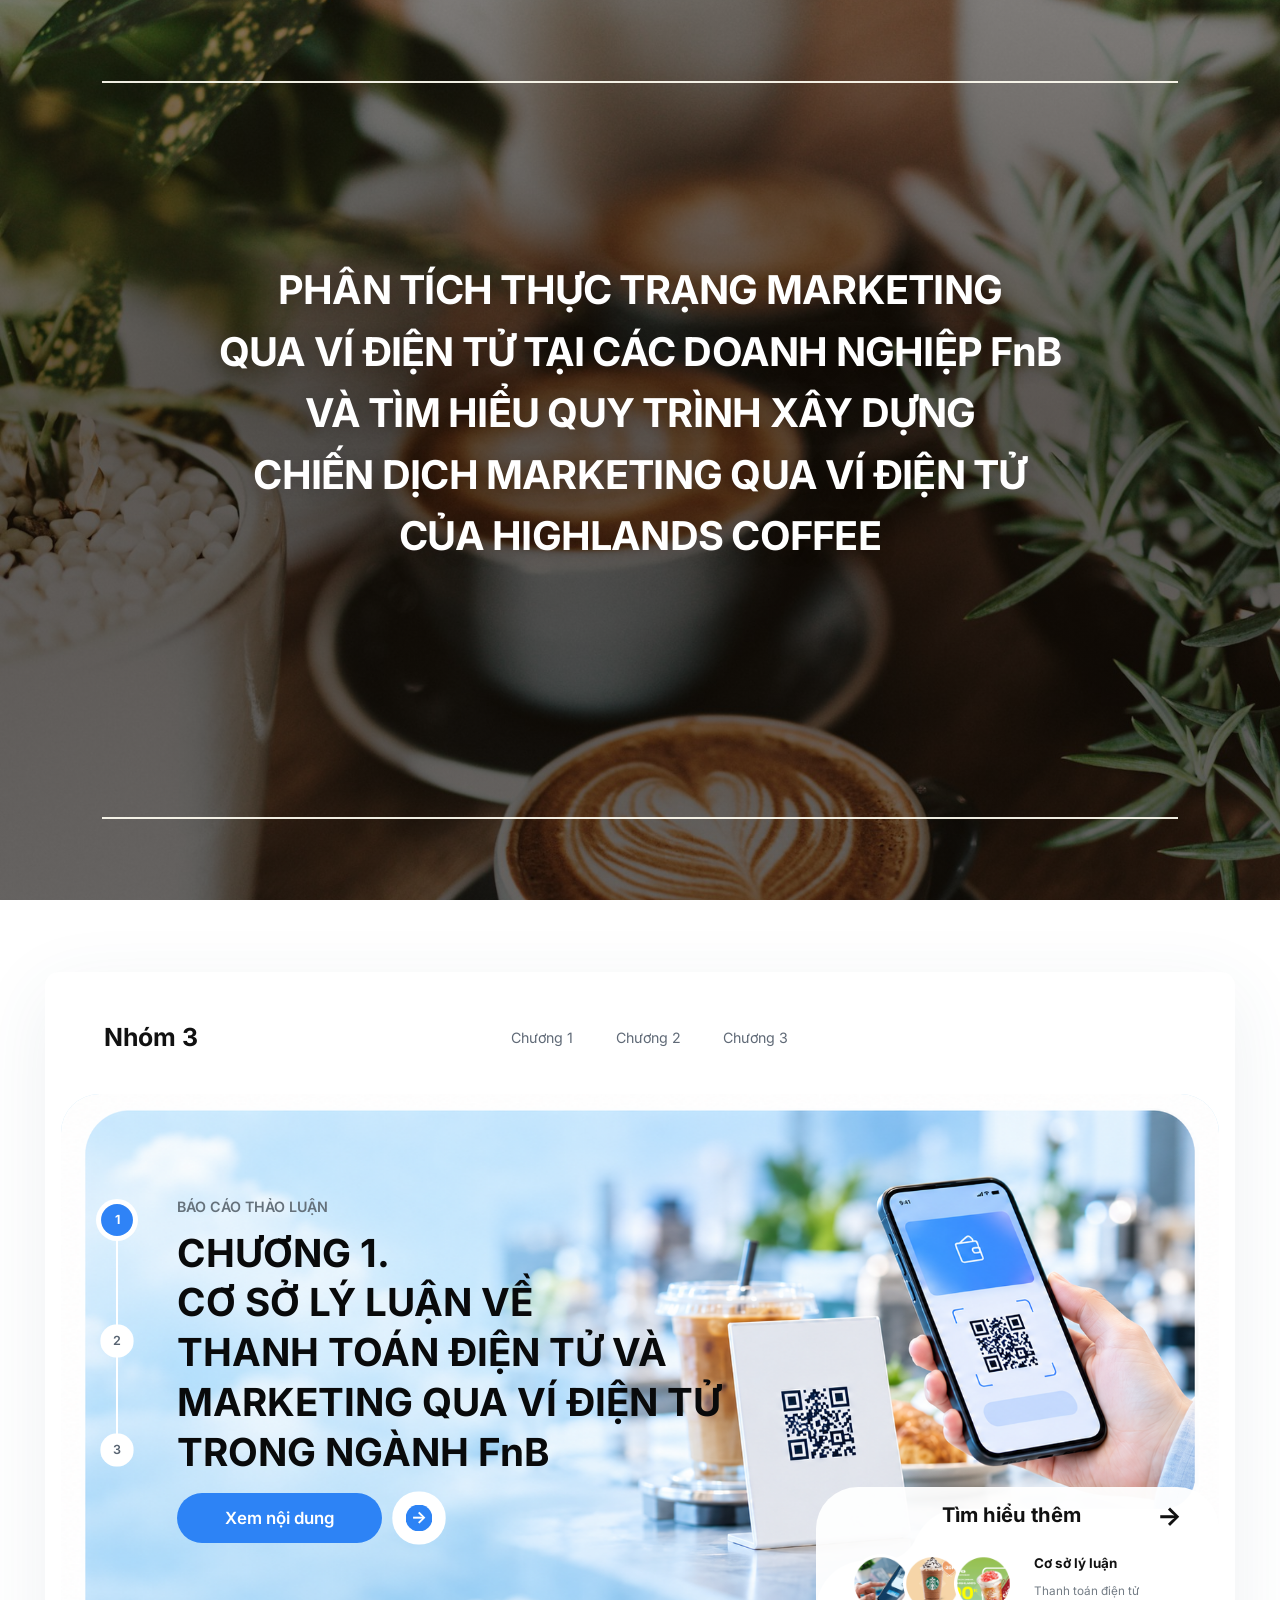
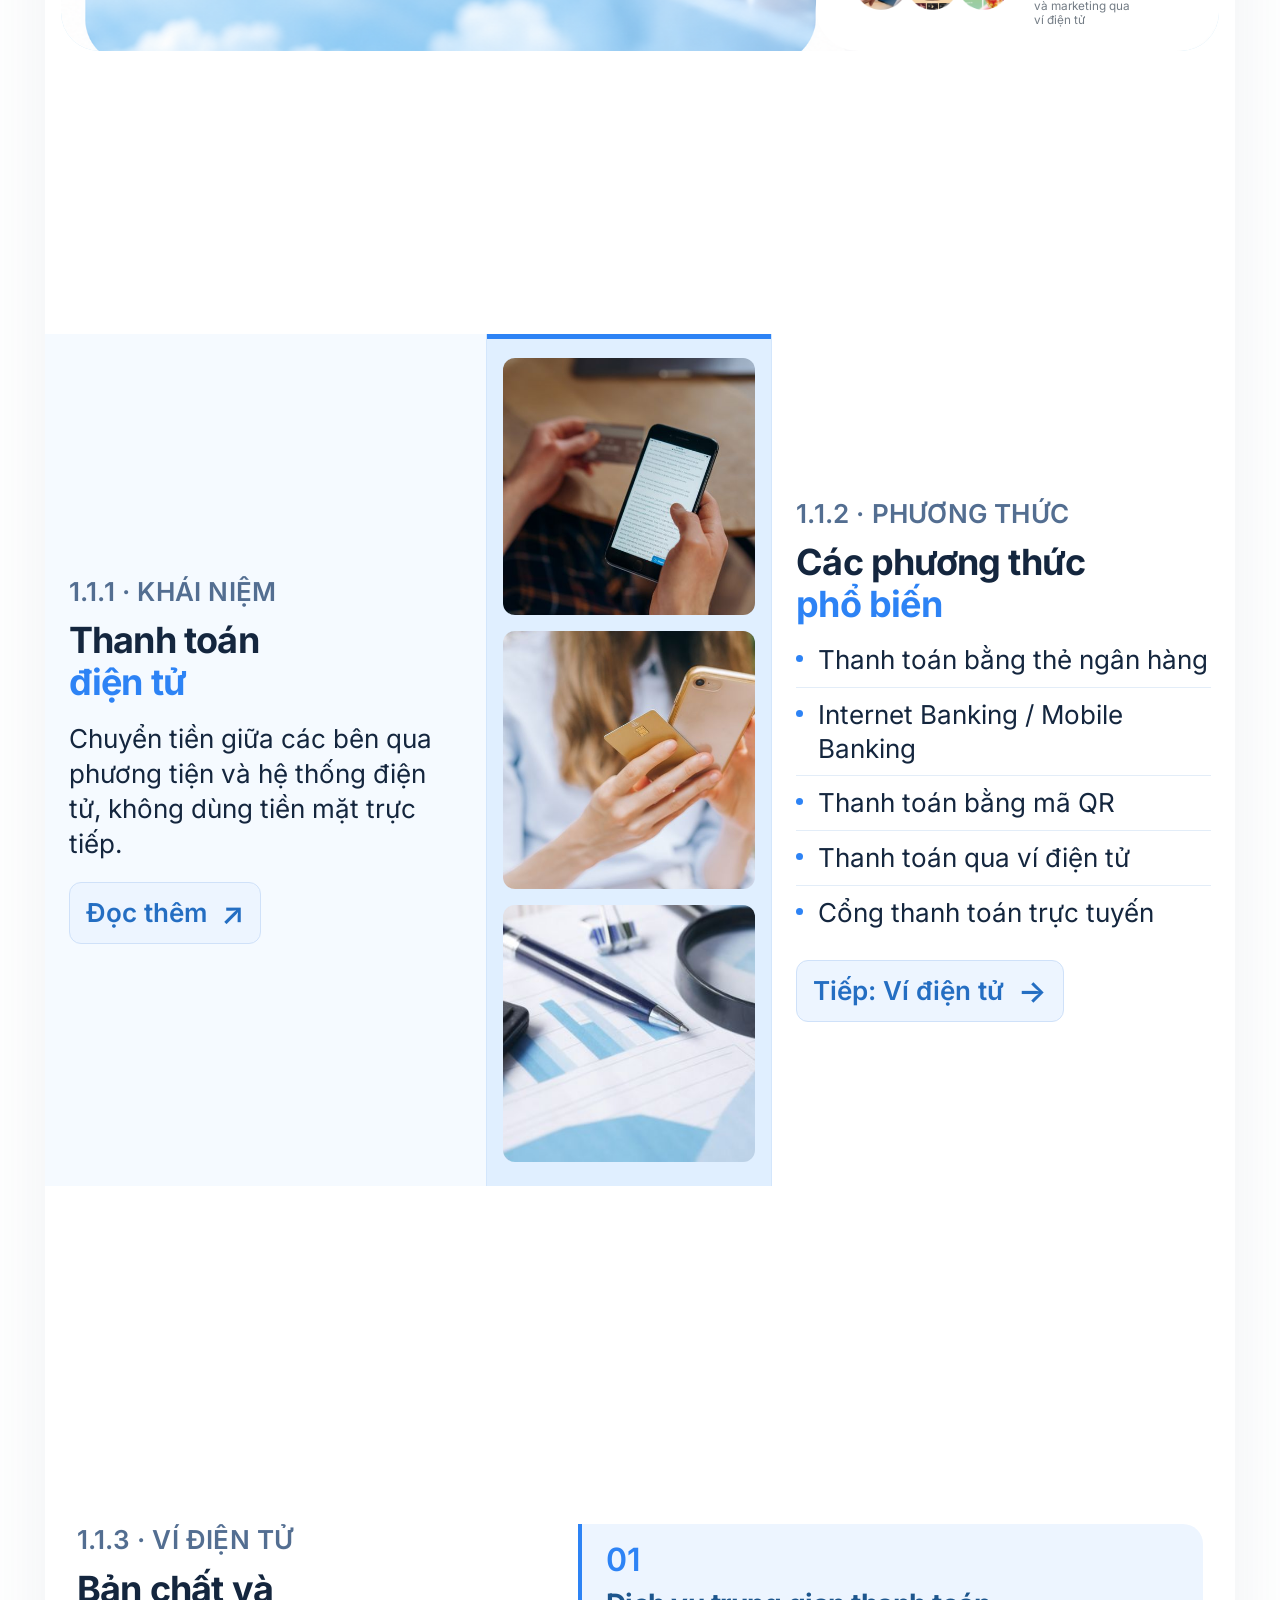
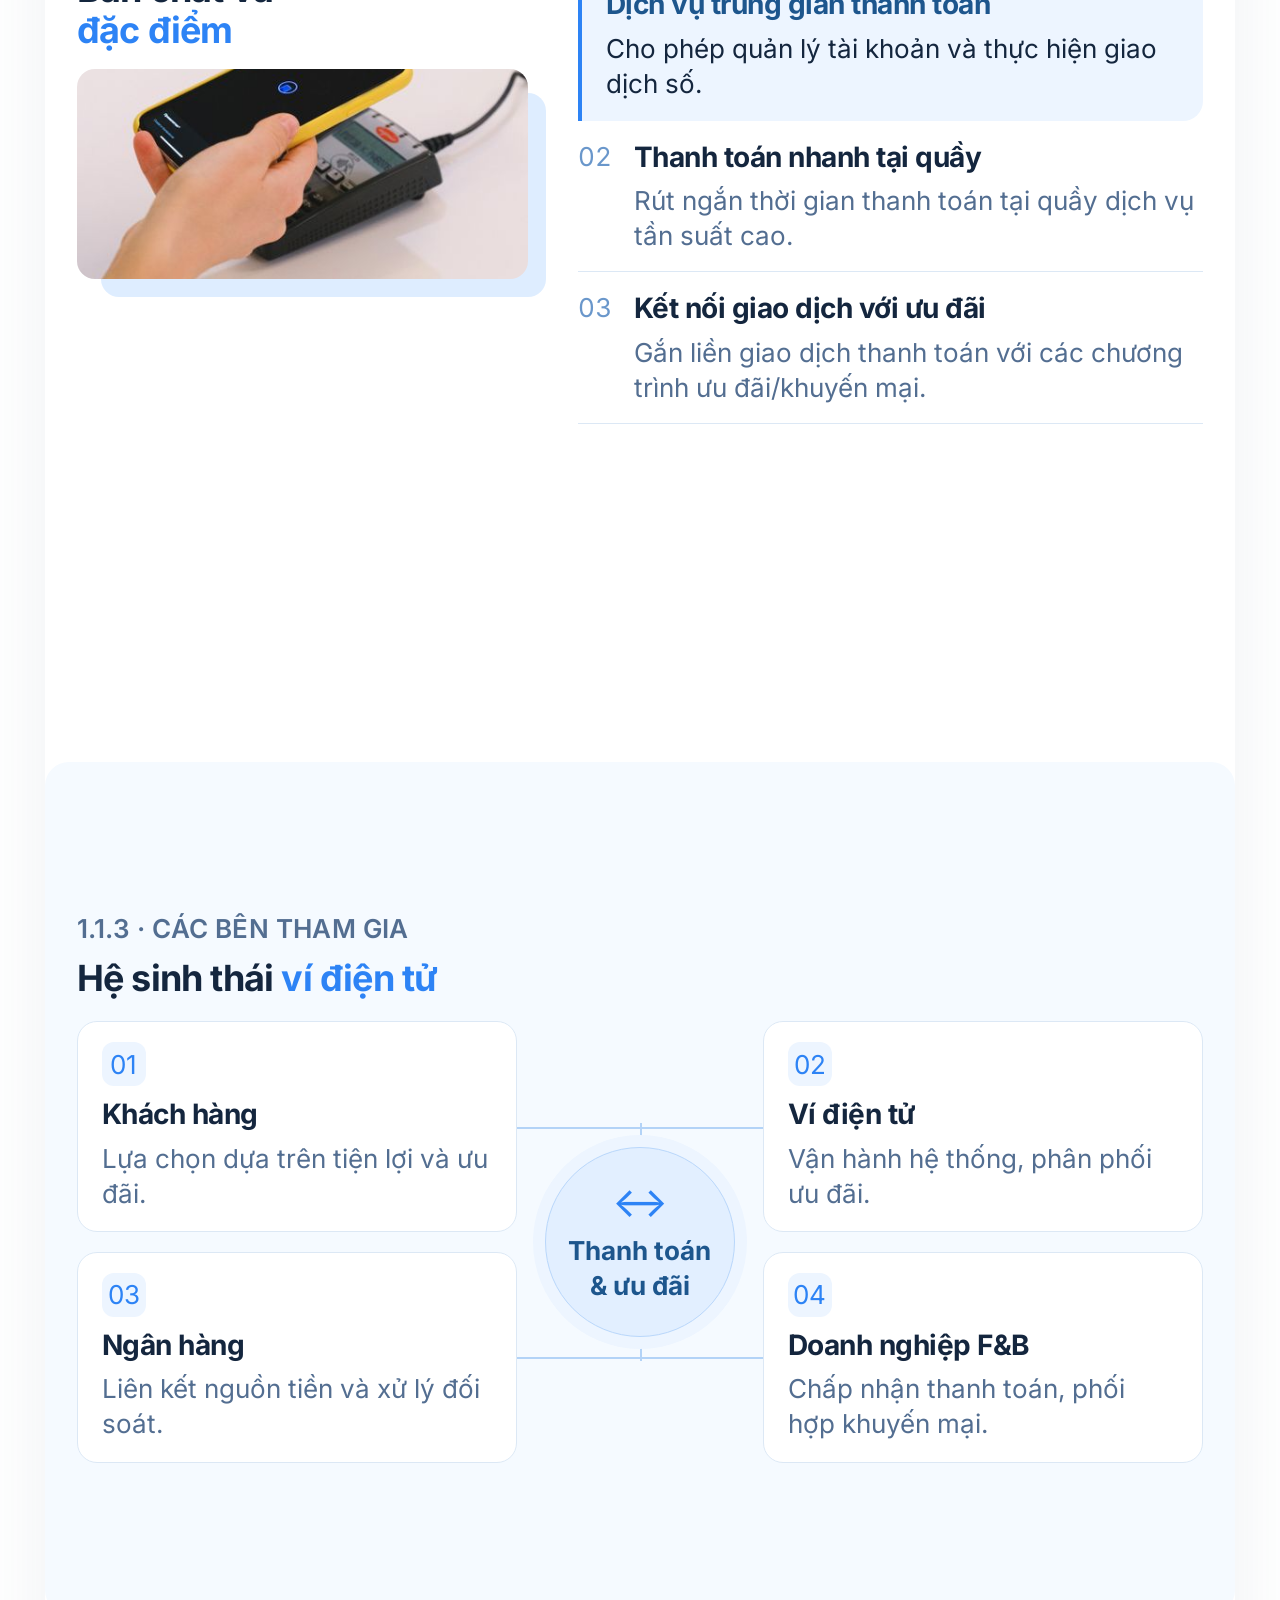
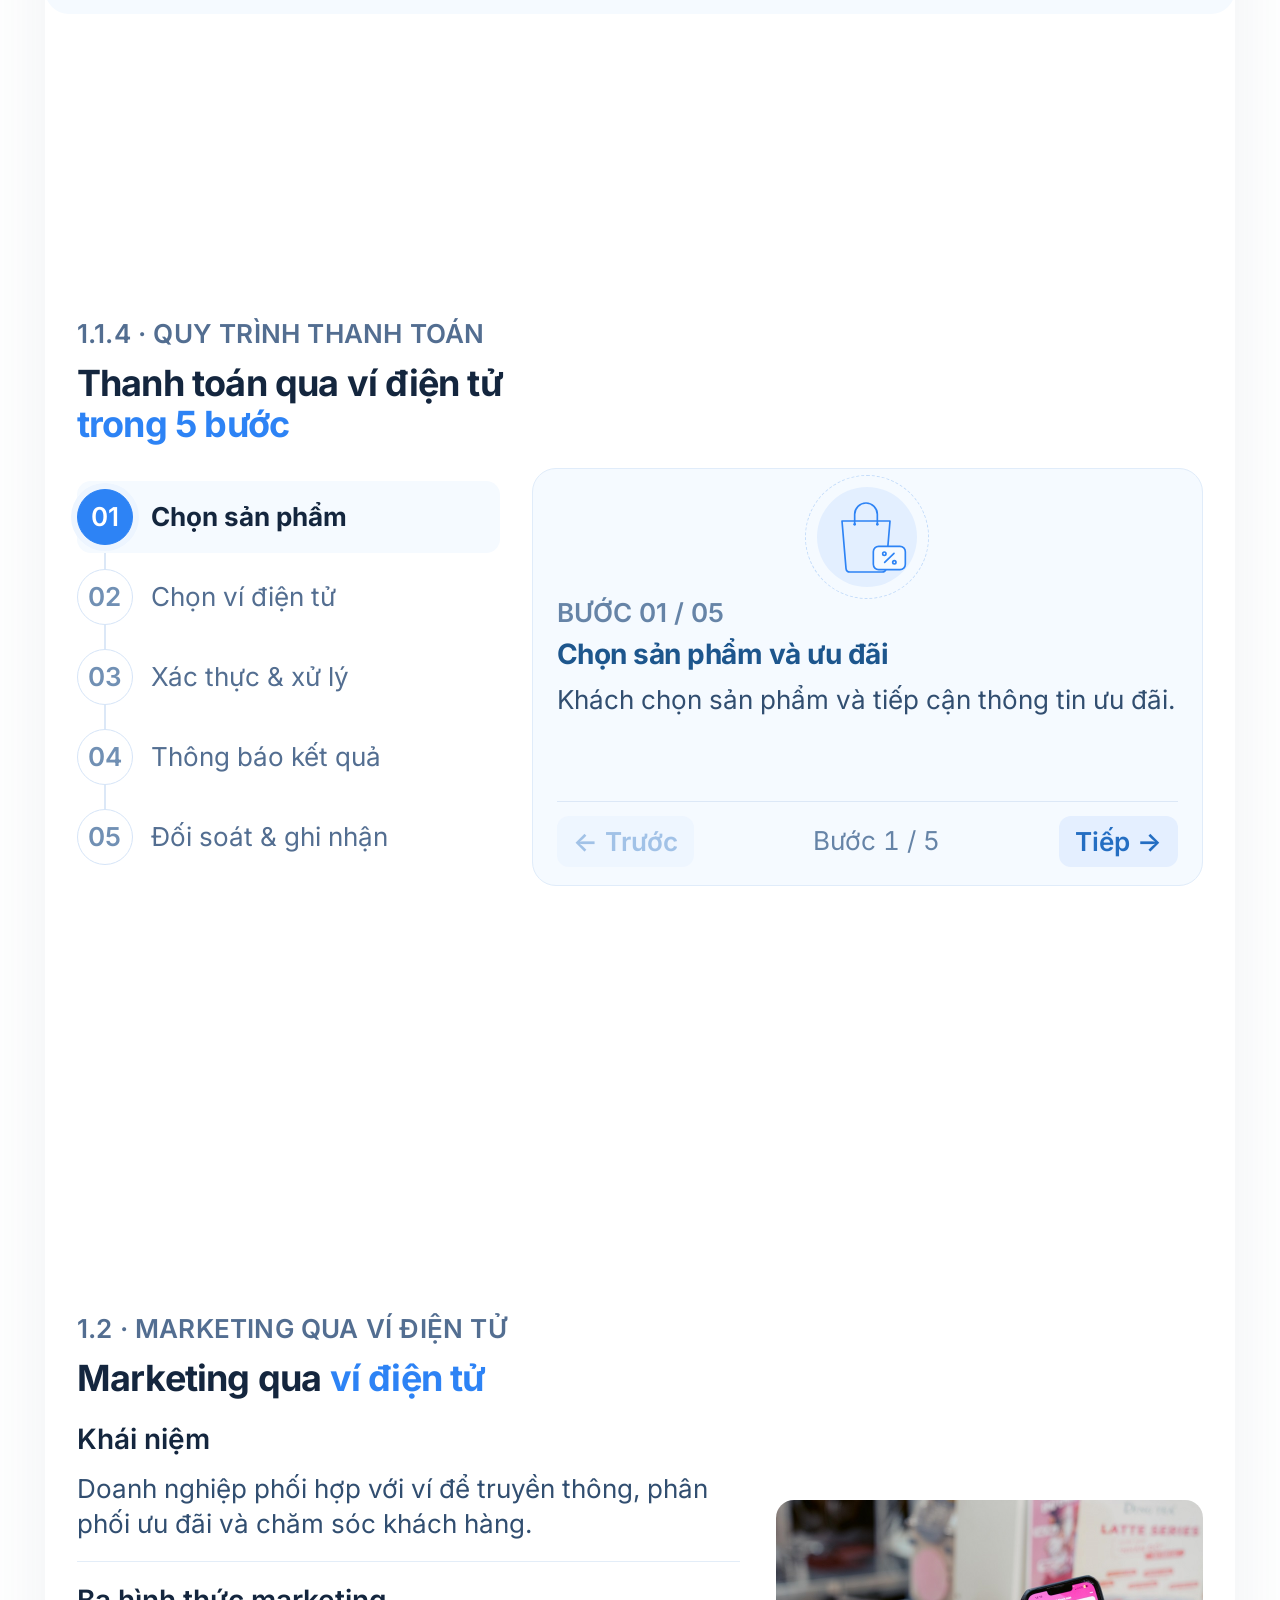
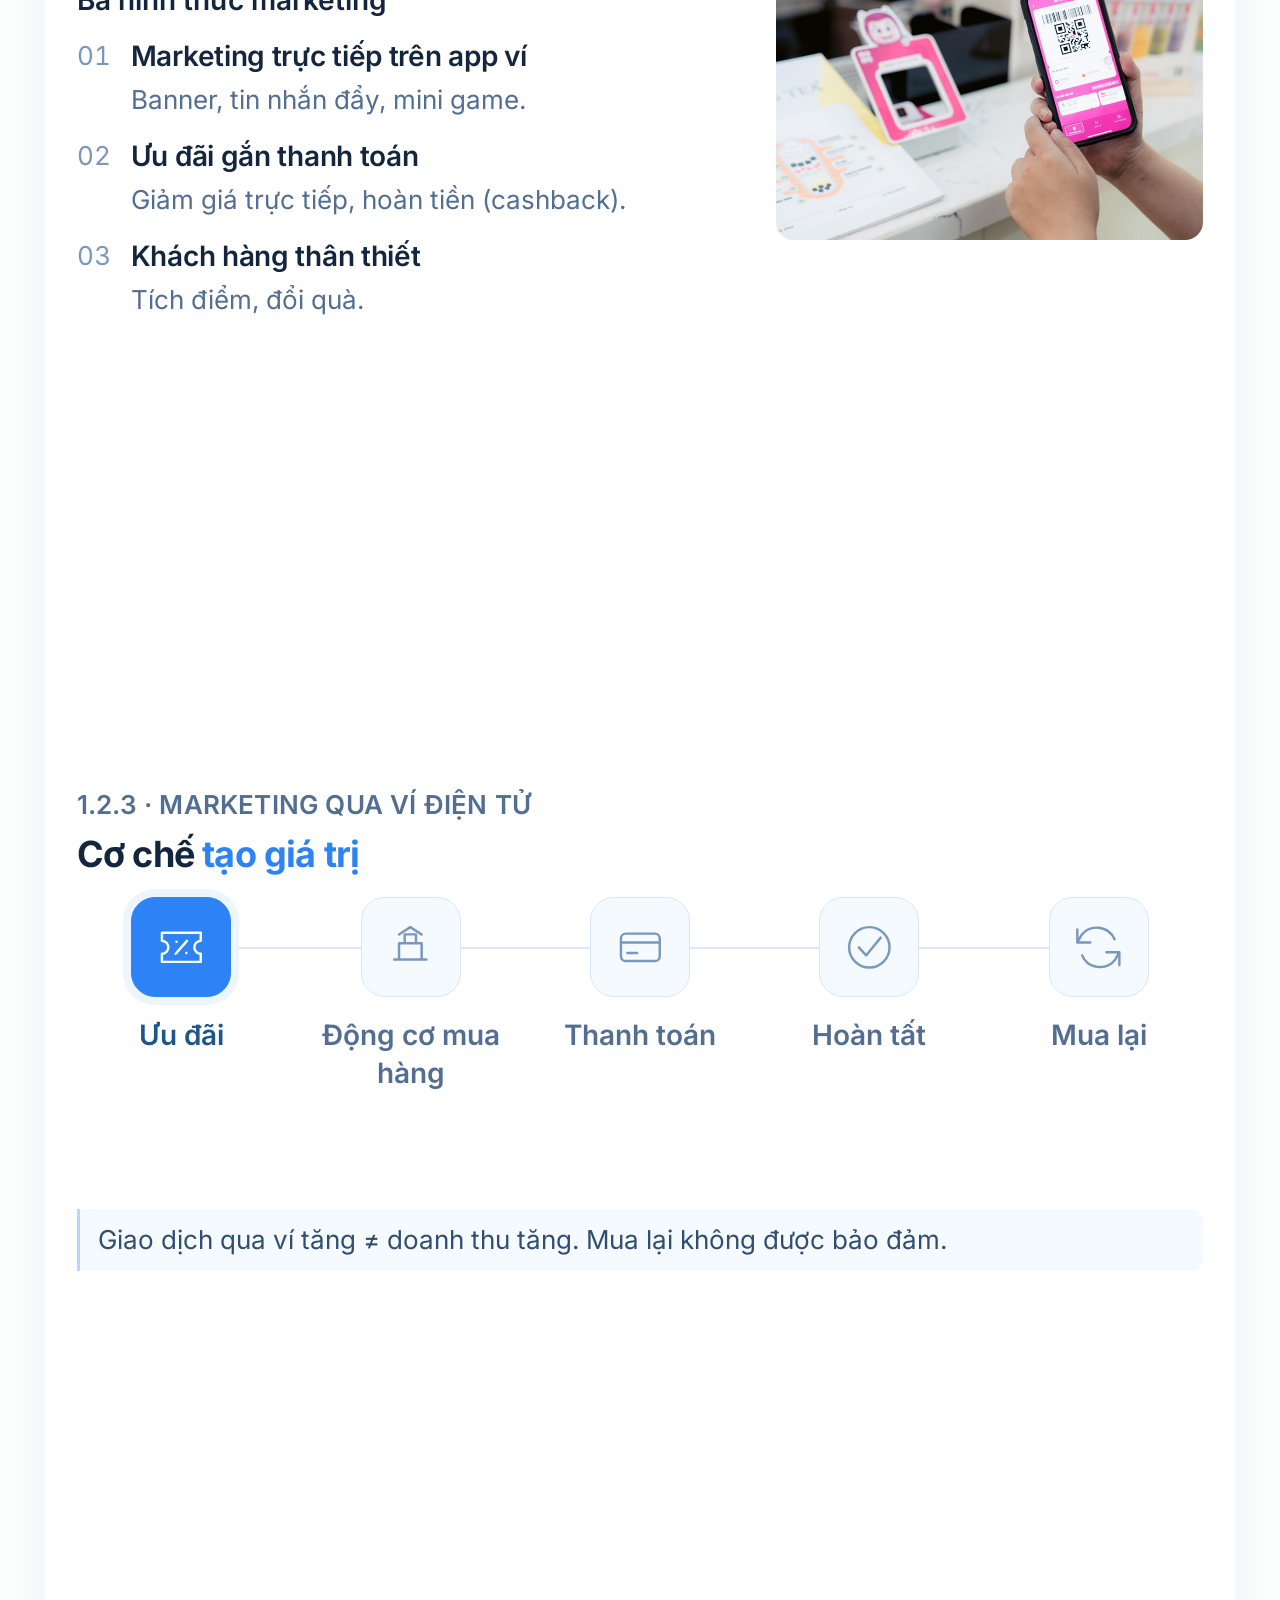
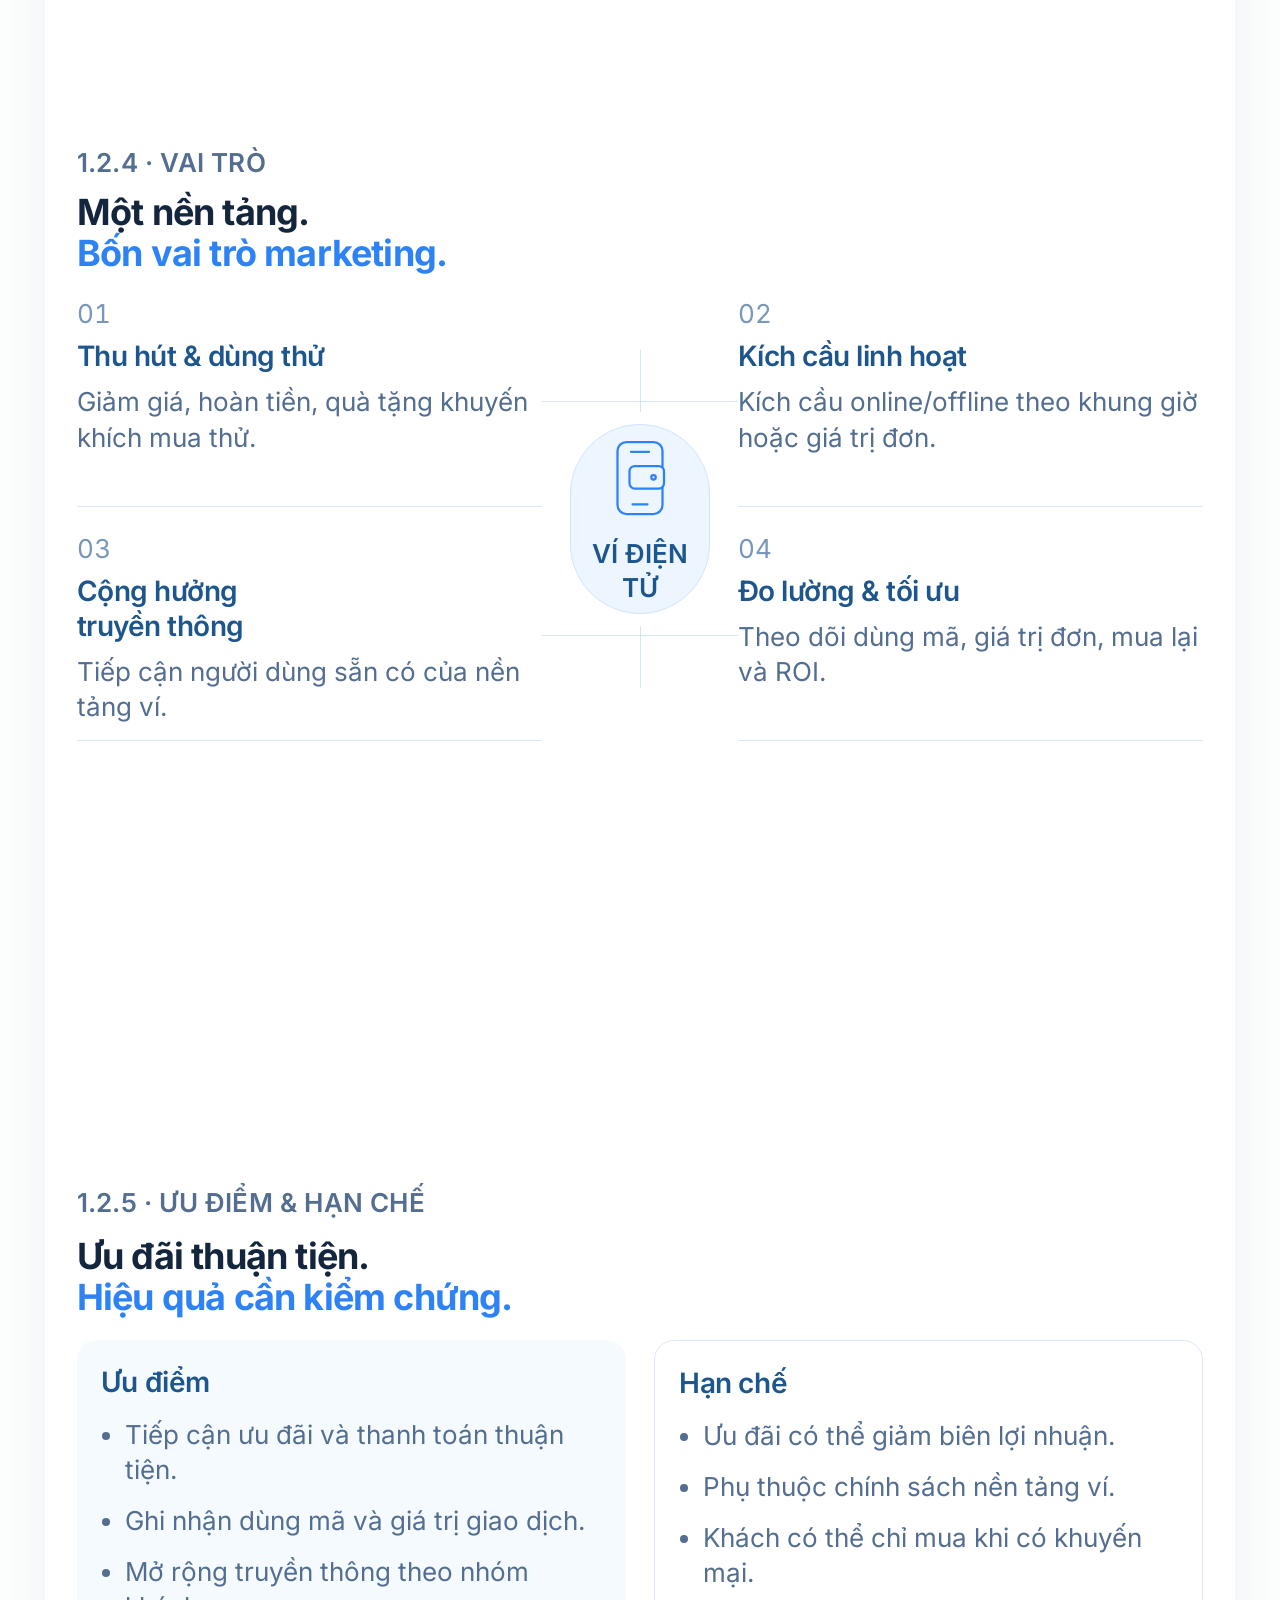
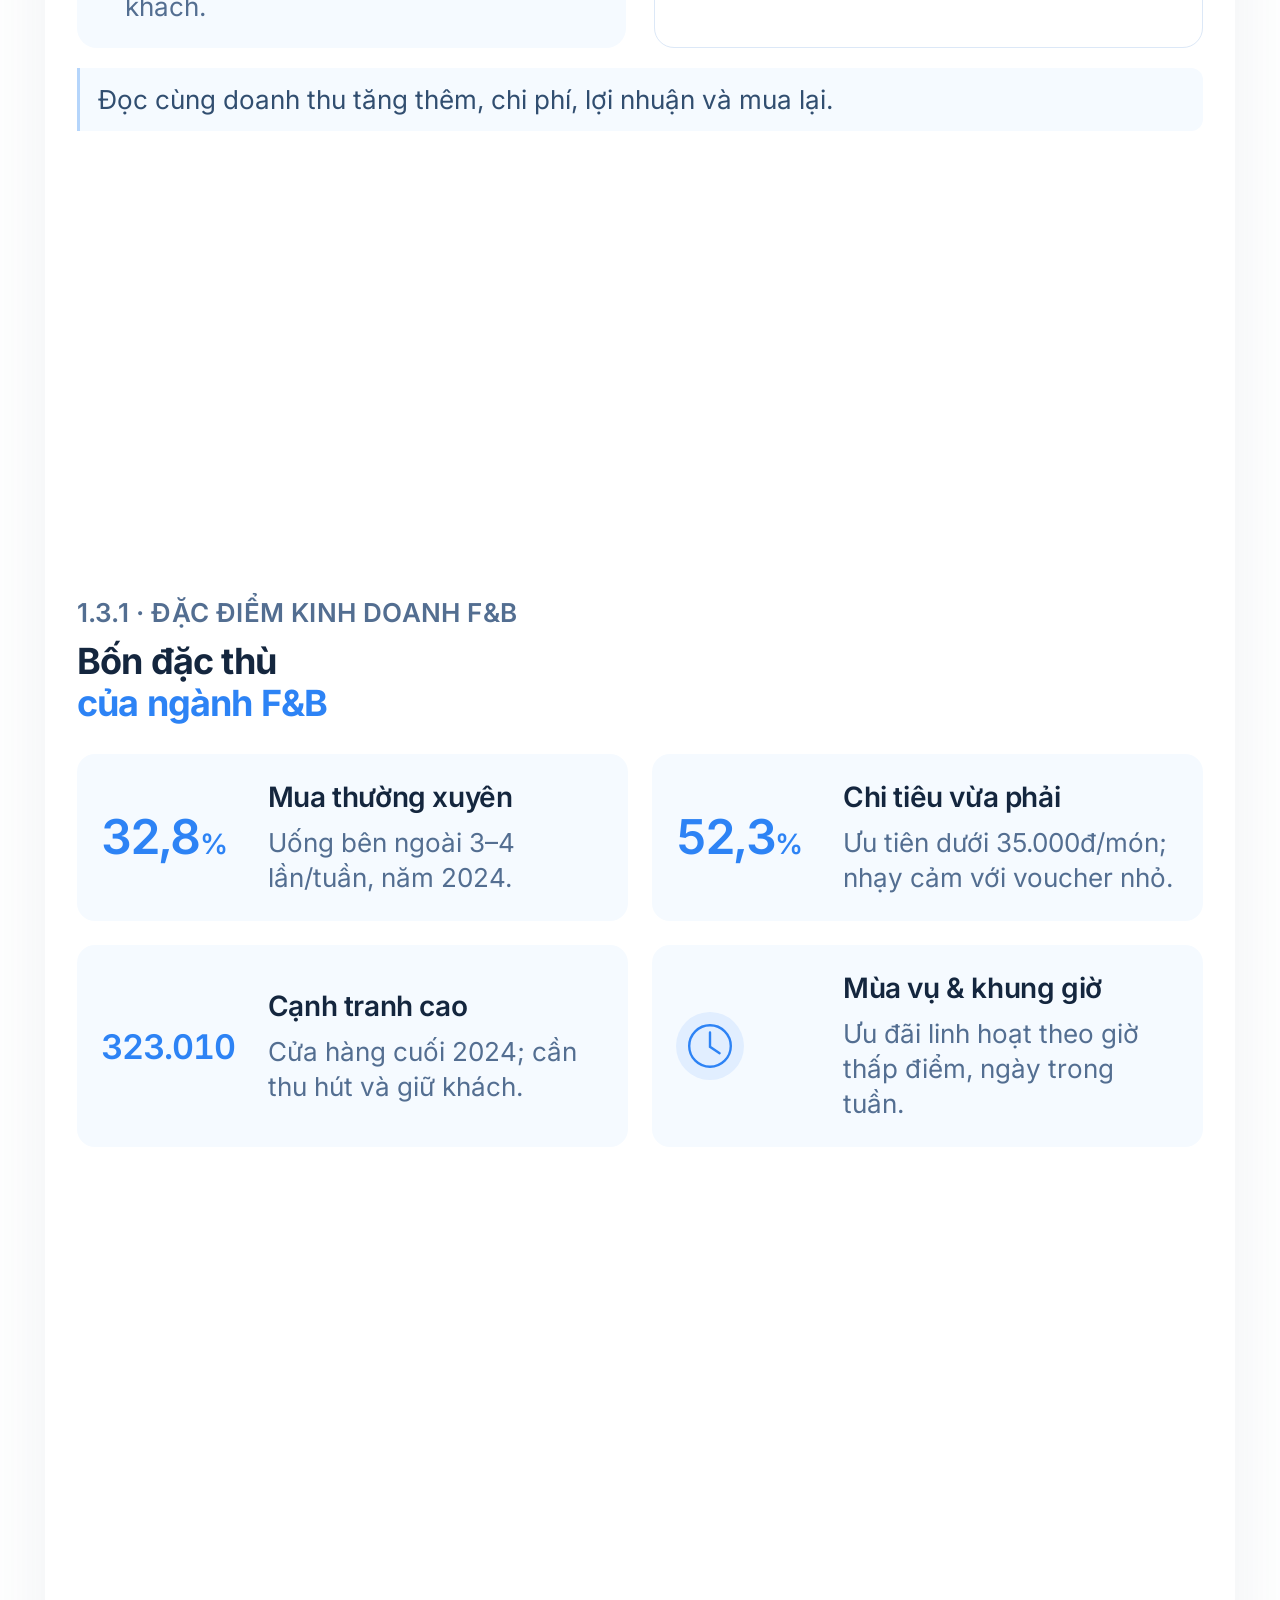
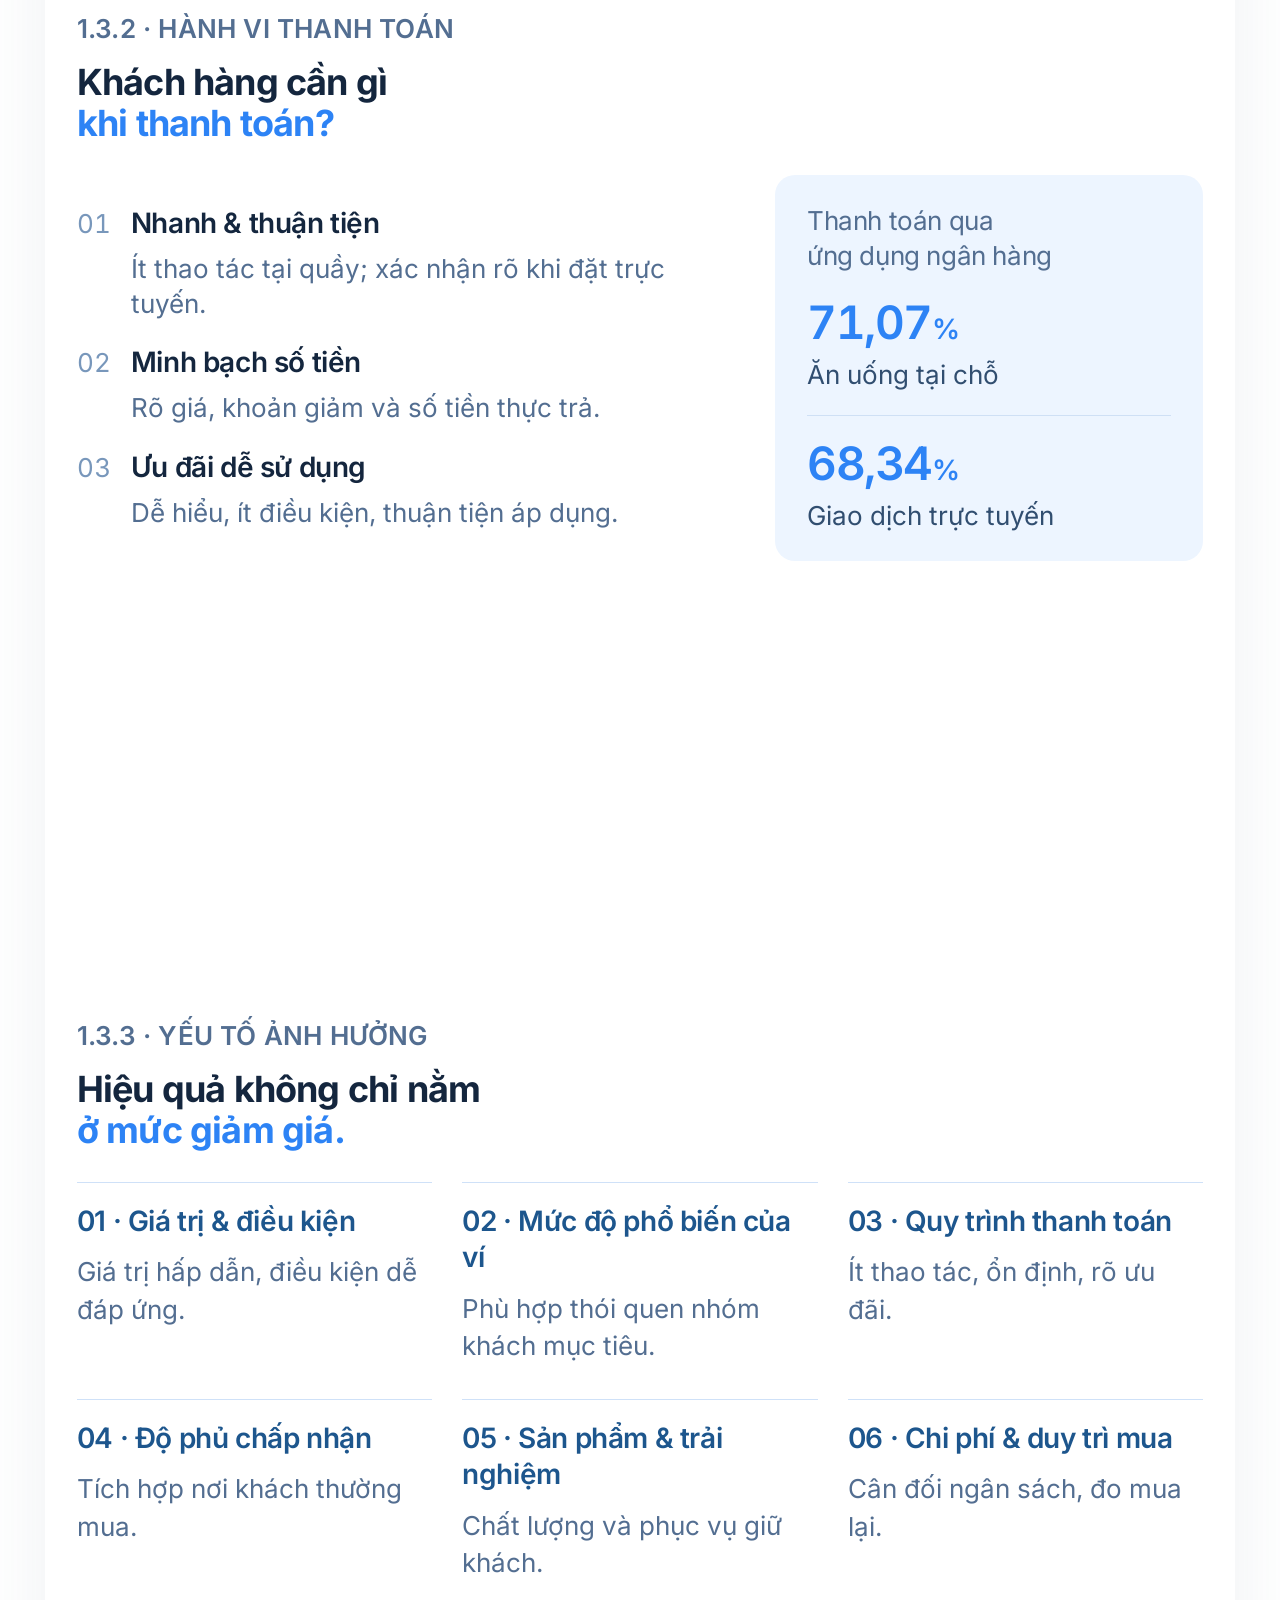
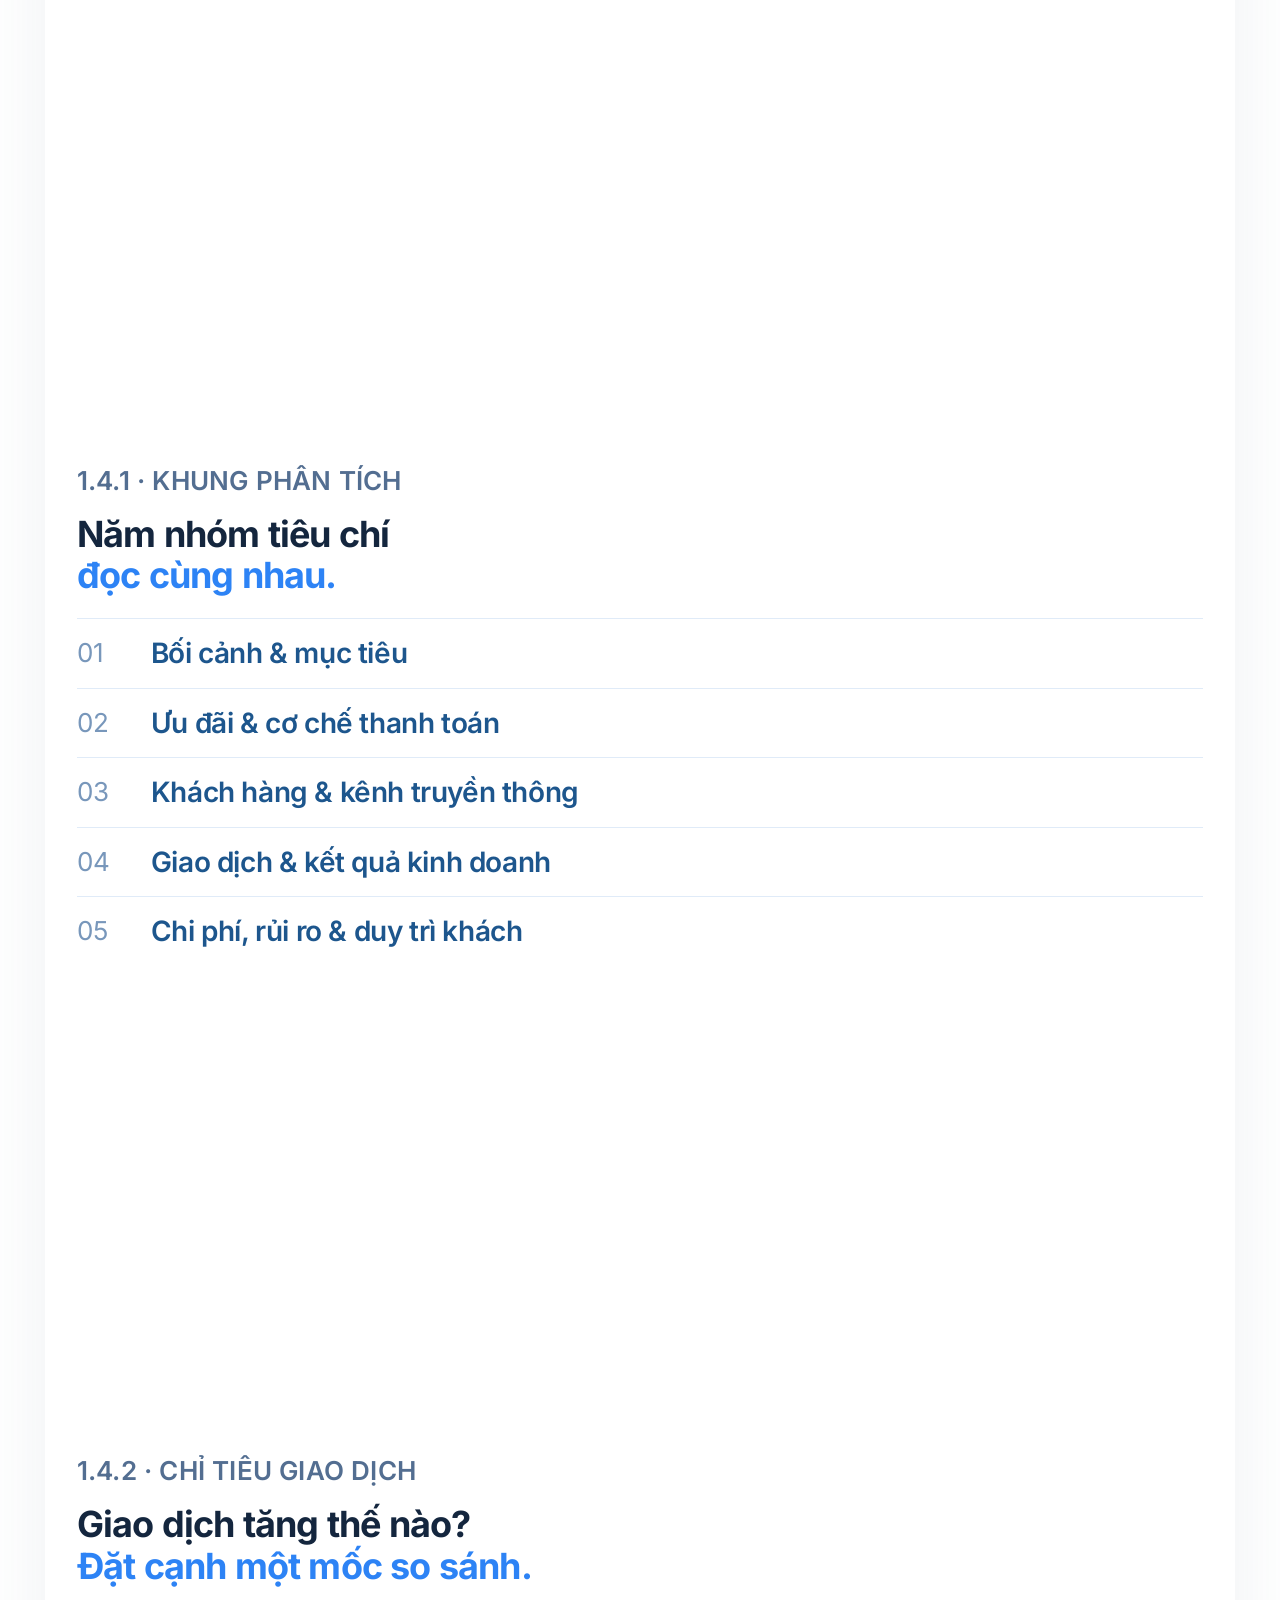
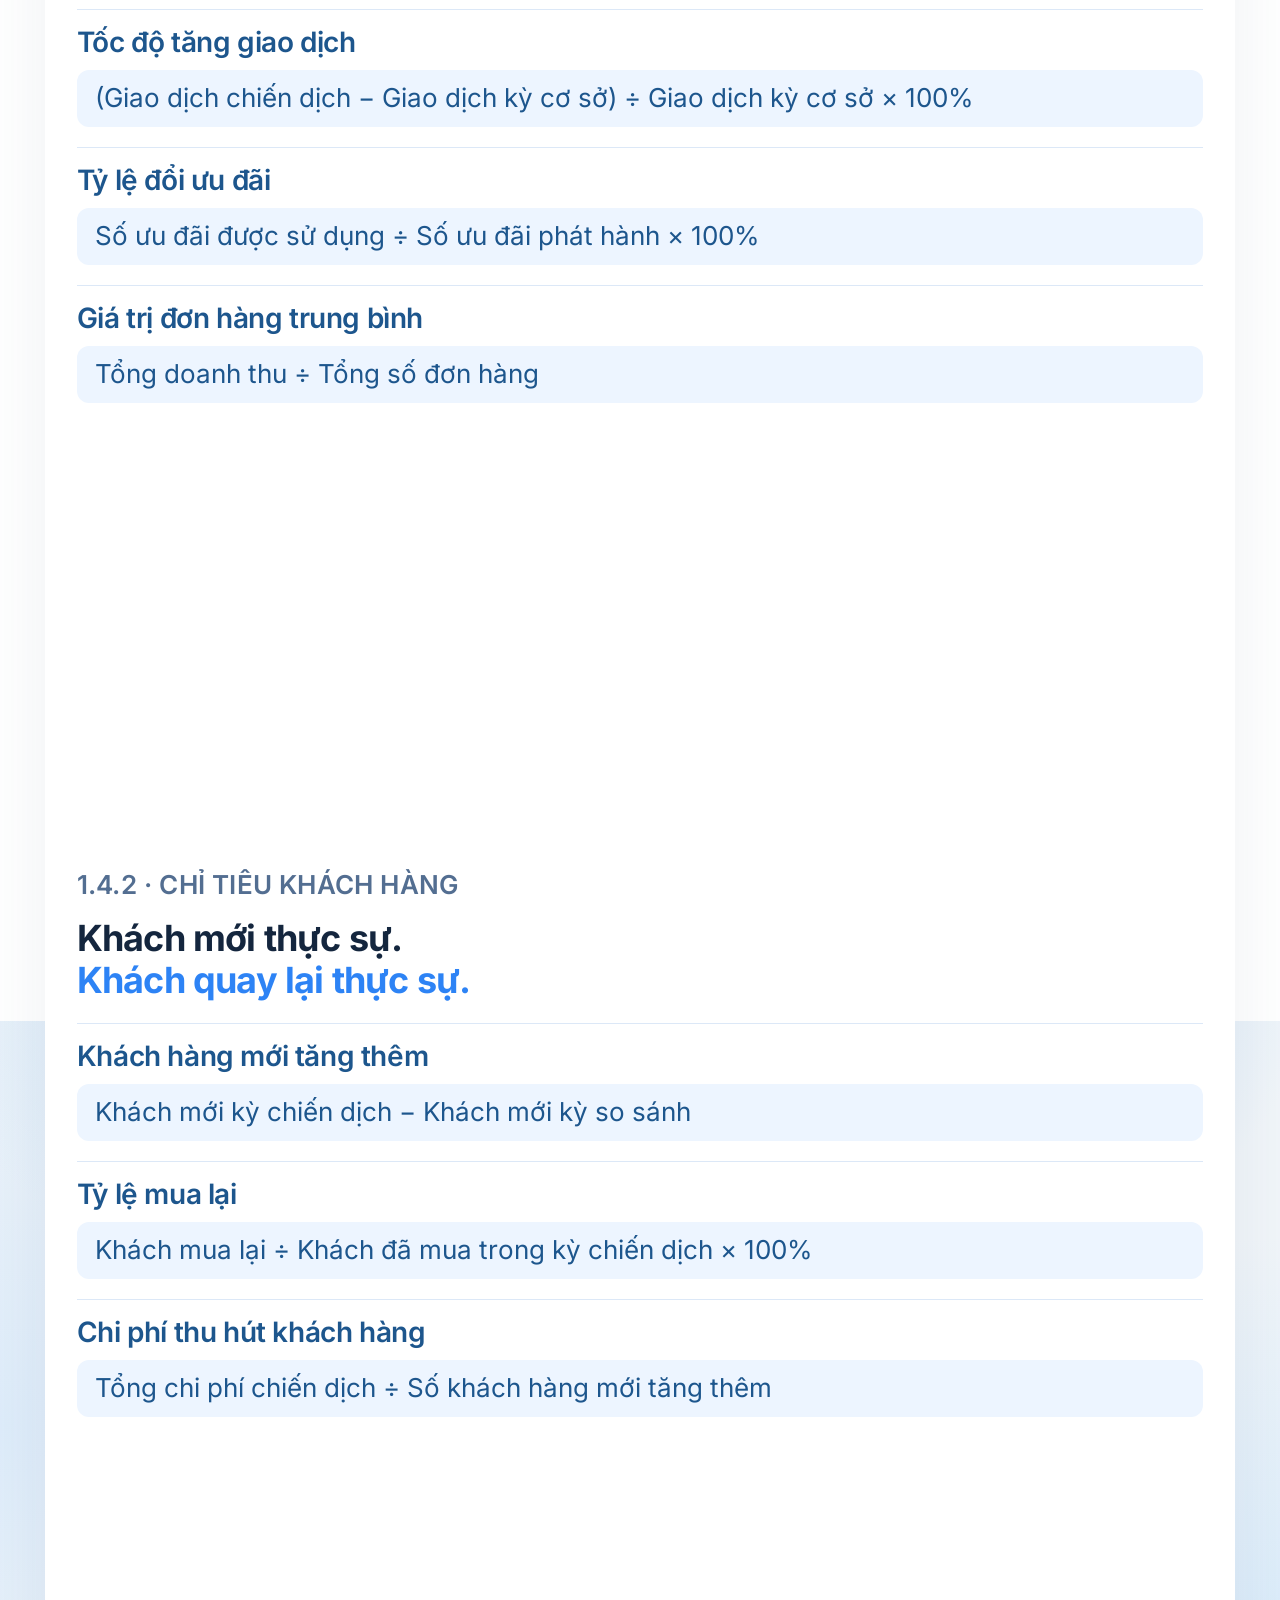
==== chuong-1.html @ c6915cd3 "Initial commit" ====
<!doctype html>
<html lang="vi">
<head>
  <meta charset="utf-8">
  <meta name="viewport" content="width=device-width, initial-scale=1">
  <meta name="theme-color" content="#d9effc">
  <title>Nhóm 3 — Chương 1 · Cơ sở lý luận</title>
  <link rel="stylesheet" href="css/fonts.css">
  <link rel="stylesheet" href="css/styles.css">
  <link rel="stylesheet" href="css/boi-canh.css">
  <link rel="stylesheet" href="css/thi-truong.css">
  <link rel="stylesheet" href="css/surfaces.css">
  <link rel="stylesheet" href="css/marketing.css">
  <link rel="stylesheet" href="css/cases.css">
  <link rel="stylesheet" href="css/disclosures.css">
  <link rel="stylesheet" href="css/evaluation.css">
  <link rel="stylesheet" href="css/market-layouts.css">
  <link rel="stylesheet" href="css/presentation-polish.css">
  <link rel="stylesheet" href="css/paper-scroll.css">
  <link rel="stylesheet" href="css/slide-mode.css">
  <link rel="stylesheet" href="css/comparison-cases.css">
  <link rel="stylesheet" href="css/fullscreen-fit.css">
  <link rel="stylesheet" href="css/number-slides.css">
  <link rel="stylesheet" href="css/scroll-stability.css">

  <link rel="stylesheet" href="css/chapter-covers.css">
  <link rel="stylesheet" href="css/chapter-one.css">
  <link rel="stylesheet" href="css/chapter-navigation.css">
  <link rel="stylesheet" href="css/report-cover.css">
</head>
<body class="chapter-cover-page">
  <section class="report-cover" id="bia-bao-cao" aria-labelledby="report-title">
    <img class="report-cover-photo" src="assets/images/report-cover-highlands.jpg" alt="Những tách cà phê trên bàn gỗ, minh họa ngành FnB" fetchpriority="high">
    <div class="report-cover-shade" aria-hidden="true"></div>
    <div class="report-cover-rule report-cover-rule-top" aria-hidden="true"></div>
    <div class="report-cover-title">
      <h1 id="report-title"><span>PHÂN TÍCH THỰC TRẠNG MARKETING</span><span>QUA VÍ ĐIỆN TỬ TẠI CÁC DOANH NGHIỆP FnB</span><span>VÀ TÌM HIỂU QUY TRÌNH XÂY DỰNG</span><span>CHIẾN DỊCH MARKETING QUA VÍ ĐIỆN TỬ</span><span>CỦA HIGHLANDS COFFEE</span></h1>
    </div>
    <div class="report-cover-rule report-cover-rule-bottom" aria-hidden="true"></div>
  </section>
<div class="page"><header class="header"><a class="brand" href="./index.html" aria-label="Nhóm 3 — Trang chủ">Nhóm 3</a><nav class="navigation" aria-label="Các chương"><a href="chuong-1.html" aria-current="page">Chương 1</a><a href="chuong-2.html#chuong-2">Chương 2</a><a href="chuong-3.html">Chương 3</a></nav></header><main>

      <section class="hero" id="chuong-1" aria-labelledby="hero-title">
        <img class="hero-image" src="assets/images/hero-payment.png" width="1670" height="942" alt="Thanh toán bằng ví điện tử qua mã QR tại một quán cà phê" fetchpriority="high">

        <nav class="chapter-steps" aria-label="Chuyển chương"><span class="step-line" aria-hidden="true"></span><a class="step step-one is-current" href="chuong-1.html" aria-label="Chương 1 — hiện tại" aria-current="step"><img class="step-ring" src="assets/icons/chapter-2-ring.svg" width="50" height="50" alt=""><img class="step-fill" src="assets/icons/chapter-2-fill.svg" width="38" height="38" alt=""><span>1</span></a><a class="step step-two" href="chuong-2.html#chuong-2" aria-label="Chương 2"><img class="step-idle" src="assets/icons/chapter-1.svg" width="40" height="40" alt=""><span>2</span></a><a class="step step-three" href="chuong-3.html" aria-label="Chương 3"><img class="step-idle" src="assets/icons/chapter-1.svg" width="40" height="40" alt=""><span>3</span></a></nav>

        <div class="hero-copy">
          <p class="eyebrow">BÁO CÁO THẢO LUẬN</p>
          <h1 id="hero-title"><span>CHƯƠNG 1.</span><span>CƠ SỞ LÝ LUẬN VỀ</span><span>THANH TOÁN ĐIỆN TỬ VÀ</span><span>MARKETING QUA VÍ ĐIỆN TỬ</span><span>TRONG NGÀNH FnB</span></h1>
          <div class="hero-actions">
            <a class="primary-button" href="#thanh-toan-dien-tu">Xem nội dung</a>
            <a class="arrow-button" href="#thanh-toan-dien-tu" aria-label="Xem nội dung chương 1">
              <img class="arrow-ring" src="assets/icons/arrow-ring.svg" width="64" height="64" alt="">
              <img class="arrow-fill" src="assets/icons/arrow-fill.svg" width="32" height="32" alt="">
              <span aria-hidden="true">→</span>
            </a>
          </div>
        </div>

        <a class="info-card" href="#thanh-toan-dien-tu" aria-label="Tìm hiểu thêm về Cơ sở lý luận">
          <span class="info-title">Tìm hiểu thêm</span>
          <span class="info-arrow" aria-hidden="true">→</span>
          <span class="thumbnails" aria-hidden="true">
            <img src="assets/images/thumbnail-1.png" width="71" height="71" alt="">
            <img src="assets/images/thumbnail-2.png" width="71" height="71" alt="">
            <img src="assets/images/thumbnail-3.png" width="71" height="71" alt="">
          </span>
          <span class="info-copy"><strong>Cơ sở lý luận</strong><span>Thanh toán điện tử<br>và marketing qua<br>ví điện tử</span></span>
        </a>
      </section>

      <section class="chapter-one-slide payment-foundations" id="thanh-toan-dien-tu" aria-labelledby="payment-definition-title">
        <div class="foundation-definition">
          <p class="foundation-kicker">1.1.1 · KHÁI NIỆM</p>
          <h2 id="payment-definition-title">Thanh toán<br><em>điện tử</em></h2>
          <p class="foundation-description">Chuyển tiền giữa các bên qua phương tiện và hệ thống điện tử, không dùng tiền mặt trực tiếp.</p>
          <a class="foundation-link" href="https://docs.google.com/document/d/1igwsZ5sgBRJlqgujBXbyy1vqqf9YhYaZCX2xI_taol8/edit?tab=t.f42o8bd8vviu#heading=h.oyavan1x3hw3" target="_blank" rel="noopener noreferrer">Đọc thêm <span aria-hidden="true">↗</span></a>
        </div>
        <div class="foundation-image-strip" aria-label="Hình ảnh minh họa thanh toán và tài chính">
          <img src="assets/images/chapter1-online-payment.jpg" alt="Sử dụng thẻ ngân hàng và điện thoại để thanh toán trực tuyến" loading="lazy" decoding="async" width="480" height="320">
          <img src="assets/images/chapter1-mobile-payment.jpg" alt="Khách hàng cầm điện thoại và thẻ ngân hàng" loading="lazy" decoding="async" width="480" height="720">
          <img src="assets/images/chapter1-financial-documents.jpg" alt="Máy tính và tài liệu biểu đồ tài chính" loading="lazy" decoding="async" width="480" height="320">
        </div>
        <div class="foundation-methods" id="phuong-thuc-thanh-toan">
          <p class="foundation-kicker">1.1.2 · PHƯƠNG THỨC</p>
          <h2 id="payment-methods-title">Các phương thức<br><em>phổ biến</em></h2>
          <ul class="foundation-method-list">
            <li>Thanh toán bằng thẻ ngân hàng</li>
            <li>Internet Banking / Mobile Banking</li>
            <li>Thanh toán bằng mã QR</li>
            <li>Thanh toán qua ví điện tử</li>
            <li>Cổng thanh toán trực tuyến</li>
          </ul>
          <a class="foundation-link" href="#ban-chat-vi-dien-tu">Tiếp: Ví điện tử <span aria-hidden="true">→</span></a>
        </div>
      </section>

      <section class="chapter-one-slide wallet-editorial" id="ban-chat-vi-dien-tu" aria-labelledby="wallet-nature-title">
        <div class="wallet-editorial-heading"><p class="foundation-kicker">1.1.3 · VÍ ĐIỆN TỬ</p><h2 id="wallet-nature-title">Bản chất và<br><em>đặc điểm</em></h2><figure><img src="assets/images/chapter1-wallet-contactless.jpg" alt="Đưa điện thoại tới thiết bị thanh toán không tiếp xúc" loading="lazy" decoding="async" width="480" height="720"></figure></div>
        <div class="wallet-editorial-content">
          <div class="wallet-definition"><span class="wallet-big-number" aria-hidden="true">01</span><h3>Dịch vụ trung gian thanh toán</h3><p>Cho phép quản lý tài khoản và thực hiện giao dịch số.</p></div>
          <div class="wallet-feature-row"><span aria-hidden="true">02</span><div><h3>Thanh toán nhanh tại quầy</h3><p>Rút ngắn thời gian thanh toán tại quầy dịch vụ tần suất cao.</p></div></div>
          <div class="wallet-feature-row"><span aria-hidden="true">03</span><div><h3>Kết nối giao dịch với ưu đãi</h3><p>Gắn liền giao dịch thanh toán với các chương trình ưu đãi/khuyến mại.</p></div></div>
        </div>
      </section>
      <section class="chapter-one-slide wallet-network-slide" id="he-sinh-thai-vi-dien-tu" aria-labelledby="wallet-ecosystem-title">
        <header class="wallet-network-heading"><p class="foundation-kicker">1.1.3 · CÁC BÊN THAM GIA</p><h2 id="wallet-ecosystem-title">Hệ sinh thái <em>ví điện tử</em></h2></header>
        <div class="wallet-network">
          <div class="wallet-network-center"><span aria-hidden="true">↔</span><p>Thanh toán<br>&amp; ưu đãi</p></div>
          <article class="wallet-stakeholder stakeholder-customer"><span class="stakeholder-number" aria-hidden="true">01</span><h3>Khách hàng</h3><p>Lựa chọn dựa trên tiện lợi và ưu đãi.</p></article>
          <article class="wallet-stakeholder stakeholder-wallet"><span class="stakeholder-number" aria-hidden="true">02</span><h3>Ví điện tử</h3><p>Vận hành hệ thống, phân phối ưu đãi.</p></article>
          <article class="wallet-stakeholder stakeholder-bank"><span class="stakeholder-number" aria-hidden="true">03</span><h3>Ngân hàng</h3><p>Liên kết nguồn tiền và xử lý đối soát.</p></article>
          <article class="wallet-stakeholder stakeholder-business"><span class="stakeholder-number" aria-hidden="true">04</span><h3>Doanh nghiệp F&amp;B</h3><p>Chấp nhận thanh toán, phối hợp khuyến mại.</p></article>
        </div>
      </section>

      <section class="chapter-one-slide payment-process" id="quy-trinh-thanh-toan" aria-labelledby="payment-process-title">
        <header class="process-heading"><p class="foundation-kicker">1.1.4 · QUY TRÌNH THANH TOÁN</p><h2 id="payment-process-title">Thanh toán qua ví điện tử<br><em>trong 5 bước</em></h2></header>
        <div class="process-layout">
          <div class="process-steps" role="tablist" aria-label="Năm bước thanh toán" aria-orientation="vertical"><span class="process-track" aria-hidden="true"><i></i></span><button class="process-step" type="button" role="tab" id="process-tab-1" aria-controls="process-panel-1" aria-selected="true" tabindex="0"><span class="process-number">01</span><span>Chọn sản phẩm</span></button><button class="process-step" type="button" role="tab" id="process-tab-2" aria-controls="process-panel-2" aria-selected="false" tabindex="-1"><span class="process-number">02</span><span>Chọn ví điện tử</span></button><button class="process-step" type="button" role="tab" id="process-tab-3" aria-controls="process-panel-3" aria-selected="false" tabindex="-1"><span class="process-number">03</span><span>Xác thực & xử lý</span></button><button class="process-step" type="button" role="tab" id="process-tab-4" aria-controls="process-panel-4" aria-selected="false" tabindex="-1"><span class="process-number">04</span><span>Thông báo kết quả</span></button><button class="process-step" type="button" role="tab" id="process-tab-5" aria-controls="process-panel-5" aria-selected="false" tabindex="-1"><span class="process-number">05</span><span>Đối soát & ghi nhận</span></button></div>
          <div class="process-stage"><article class="process-panel" role="tabpanel" id="process-panel-1" aria-labelledby="process-tab-1" tabindex="0"><div class="process-art" aria-hidden="true"><span class="process-art-orbit"></span><svg viewBox="0 0 390 300" fill="none" stroke="currentColor" stroke-width="5" stroke-linecap="round" stroke-linejoin="round"><path d="M120 102h144l-12 142a12 12 0 0 1-12 11h-96a12 12 0 0 1-12-11z"/><path d="M158 112V82a34 34 0 0 1 68 0v30"/><circle cx="158" cy="112" r="4" fill="currentColor" stroke="none"/><circle cx="226" cy="112" r="4" fill="currentColor" stroke="none"/><rect x="214" y="178" width="96" height="70" rx="16" fill="#f5faff"/><path d="m248 226 28-27"/><circle cx="247" cy="200" r="5"/><circle cx="277" cy="226" r="5"/></svg></div><p class="process-caption">BƯỚC 01 / 05</p><h3>Chọn sản phẩm và ưu đãi</h3><p class="process-description">Khách chọn sản phẩm và tiếp cận thông tin ưu đãi.</p></article><article class="process-panel" role="tabpanel" id="process-panel-2" aria-labelledby="process-tab-2" tabindex="0"><div class="process-art" aria-hidden="true"><span class="process-art-orbit"></span><svg viewBox="0 0 390 300" fill="none" stroke="currentColor" stroke-width="5" stroke-linecap="round" stroke-linejoin="round"><rect x="130" y="40" width="130" height="220" rx="22"/><path d="M175 65h40"/><rect x="154" y="100" width="32" height="32" rx="3"/><rect x="204" y="100" width="32" height="32" rx="3"/><rect x="154" y="150" width="32" height="32" rx="3"/><path d="M207 151h28v30h-13v-13h-15m-10 29h38M183 236h24"/></svg></div><p class="process-caption">BƯỚC 02 / 05</p><h3>Chọn phương thức thanh toán</h3><p class="process-description">Chọn phương thức thanh toán ví điện tử (Quét QR / Mini App).</p></article><article class="process-panel" role="tabpanel" id="process-panel-3" aria-labelledby="process-tab-3" tabindex="0"><div class="process-art" aria-hidden="true"><span class="process-art-orbit"></span><svg viewBox="0 0 390 300" fill="none" stroke="currentColor" stroke-width="5" stroke-linecap="round" stroke-linejoin="round"><path d="m195 40 83 35v73c0 58-42 91-83 117-41-26-83-59-83-117V75z"/><rect x="161" y="132" width="68" height="55" rx="10"/><path d="M175 132v-20a20 20 0 0 1 40 0v20m-20 22v13"/></svg></div><p class="process-caption">BƯỚC 03 / 05</p><h3>Xác thực bảo mật và xử lý</h3><p class="process-description">Hệ thống xác thực bảo mật và xử lý giao dịch.</p></article><article class="process-panel" role="tabpanel" id="process-panel-4" aria-labelledby="process-tab-4" tabindex="0"><div class="process-art" aria-hidden="true"><span class="process-art-orbit"></span><svg viewBox="0 0 390 300" fill="none" stroke="currentColor" stroke-width="5" stroke-linecap="round" stroke-linejoin="round"><rect x="130" y="40" width="130" height="220" rx="22"/><path d="M175 65h40M182 237h26"/><circle cx="195" cy="143" r="46"/><path d="m171 143 17 18 32-36"/><path d="M295 98h25m-35-30 18-18m-8 78 23 12"/></svg></div><p class="process-caption">BƯỚC 04 / 05</p><h3>Thông báo kết quả giao dịch</h3><p class="process-description">Thông báo kết quả giao dịch tới các bên.</p></article><article class="process-panel" role="tabpanel" id="process-panel-5" aria-labelledby="process-tab-5" tabindex="0"><div class="process-art" aria-hidden="true"><span class="process-art-orbit"></span><svg viewBox="0 0 390 300" fill="none" stroke="currentColor" stroke-width="5" stroke-linecap="round" stroke-linejoin="round"><rect x="108" y="42" width="156" height="210" rx="16"/><path d="M138 80h66m-66 26h92"/><rect x="138" y="166" width="18" height="32" rx="3"/><rect x="174" y="146" width="18" height="52" rx="3"/><rect x="210" y="126" width="18" height="72" rx="3"/><path d="M138 216h80"/><circle cx="264" cy="222" r="38" fill="#f5faff"/><path d="m247 222 12 12 24-27"/></svg></div><p class="process-caption">BƯỚC 05 / 05</p><h3>Đối soát và ghi nhận dữ liệu</h3><p class="process-description">Đối soát và ghi nhận dữ liệu bán hàng.</p></article>
          <div class="process-controls" hidden><button type="button" data-process-prev aria-label="Bước trước">← Trước</button><span class="process-status" aria-live="polite" aria-atomic="true">Bước 1 / 5</span><button type="button" data-process-next aria-label="Bước tiếp theo">Tiếp →</button></div>
          </div>
        </div>
      </section>

      <section class="chapter-one-slide wallet-marketing-intro" id="marketing-qua-vi-dien-tu" aria-labelledby="wallet-marketing-title">
        <header class="wallet-marketing-heading"><p class="foundation-kicker">1.2 · MARKETING QUA VÍ ĐIỆN TỬ</p><h2 id="wallet-marketing-title">Marketing qua <em>ví điện tử</em></h2></header>
        <div class="wallet-marketing-layout">
          <div class="wallet-marketing-copy">
            <div class="wallet-marketing-definition"><h3>Khái niệm</h3><p>Doanh nghiệp phối hợp với ví để truyền thông, phân phối ưu đãi và chăm sóc khách hàng.</p></div>
            <h3 class="wallet-marketing-subtitle">Ba hình thức marketing</h3>
            <ol class="wallet-marketing-types">
              <li><span class="wallet-marketing-number" aria-hidden="true">01</span><div><h4>Marketing trực tiếp trên app ví</h4><p>Banner, tin nhắn đẩy, mini game.</p></div></li>
              <li><span class="wallet-marketing-number" aria-hidden="true">02</span><div><h4>Ưu đãi gắn thanh toán</h4><p>Giảm giá trực tiếp, hoàn tiền (cashback).</p></div></li>
              <li><span class="wallet-marketing-number" aria-hidden="true">03</span><div><h4>Khách hàng thân thiết</h4><p>Tích điểm, đổi quà.</p></div></li>
            </ol>
          </div>
          <figure class="wallet-marketing-visual"><img src="assets/images/momo-dingtea-payment.jpg" alt="Khách hàng thanh toán qua ví MoMo tại cửa hàng đồ uống" width="640" height="480" loading="lazy" decoding="async"></figure>
        </div>
      </section>

      <section class="chapter-one-slide value-mechanism" id="co-che-tao-gia-tri" aria-labelledby="value-mechanism-title">
        <header class="value-heading"><p class="foundation-kicker">1.2.3 · MARKETING QUA VÍ ĐIỆN TỬ</p><h2 id="value-mechanism-title">Cơ chế <em>tạo giá trị</em></h2></header>
        <div class="value-flow" aria-label="Ưu đãi, động cơ mua hàng, thanh toán, hoàn tất, mua lại">
          <div class="value-track" aria-hidden="true"><i></i></div>
          <ol class="value-steps"><li><button type="button" class="value-step" aria-pressed="true" data-value-step="0"><span class="value-icon" aria-hidden="true"><svg viewBox="0 0 80 80" fill="none" stroke="currentColor" stroke-width="3" stroke-linecap="round" stroke-linejoin="round"><path d="M16 22h48v10a8 8 0 0 0 0 16v10H16V48a8 8 0 0 0 0-16z"/><path d="m33 48 14-16m-13 1h.1m12 14h.1"/></svg></span><span class="value-label">Ưu đãi</span></button></li><li><button type="button" class="value-step" aria-pressed="false" data-value-step="1"><span class="value-icon" aria-hidden="true"><svg viewBox="0 0 80 80" fill="none" stroke="currentColor" stroke-width="3" stroke-linecap="round" stroke-linejoin="round"><path d="M20 55h40M26 55V35h28v20M33 35V24h14v11"/><path d="m26 24 14-9 14 9"/></svg></span><span class="value-label">Động cơ mua hàng</span></button></li><li><button type="button" class="value-step" aria-pressed="false" data-value-step="2"><span class="value-icon" aria-hidden="true"><svg viewBox="0 0 80 80" fill="none" stroke="currentColor" stroke-width="3" stroke-linecap="round" stroke-linejoin="round"><rect x="16" y="23" width="48" height="34" rx="6"/><path d="M16 34h48M24 47h12"/></svg></span><span class="value-label">Thanh toán</span></button></li><li><button type="button" class="value-step" aria-pressed="false" data-value-step="3"><span class="value-icon" aria-hidden="true"><svg viewBox="0 0 80 80" fill="none" stroke="currentColor" stroke-width="3" stroke-linecap="round" stroke-linejoin="round"><circle cx="40" cy="40" r="25"/><path d="m27 40 9 10 18-22"/></svg></span><span class="value-label">Hoàn tất</span></button></li><li><button type="button" class="value-step" aria-pressed="false" data-value-step="4"><span class="value-icon" aria-hidden="true"><svg viewBox="0 0 80 80" fill="none" stroke="currentColor" stroke-width="3" stroke-linecap="round" stroke-linejoin="round"><path d="M60 30a24 24 0 0 0-41-5l-5 9m0-16v16h16M20 50a24 24 0 0 0 41 5l5-9m0 16V46H50"/></svg></span><span class="value-label">Mua lại</span></button></li></ol>
          <div class="value-return" aria-hidden="true"><span></span></div>
        </div>
        <p class="audit-note">Giao dịch qua ví tăng ≠ doanh thu tăng. Mua lại không được bảo đảm.</p>
      </section>

      <section class="chapter-one-slide wallet-roles-slide" id="vai-tro-marketing-vi" aria-labelledby="wallet-roles-title">
        <header class="chapter-closing-heading"><p class="foundation-kicker">1.2.4 · VAI TRÒ</p><h2 id="wallet-roles-title">Một nền tảng.<br><em>Bốn vai trò marketing.</em></h2></header>
        <div class="role-compass">
          <div class="role-compass-center" aria-hidden="true"><svg viewBox="0 0 120 120" fill="none" stroke="currentColor" stroke-width="3" stroke-linecap="round" stroke-linejoin="round"><rect x="30" y="12" width="60" height="96" rx="12"/><path d="M48 25h24M50 95h20"/><rect x="46" y="44" width="46" height="30" rx="7" fill="#edf5ff"/><circle cx="78" cy="59" r="3"/></svg><span>VÍ ĐIỆN TỬ</span></div>
          <article class="role-northwest"><span class="role-index">01</span><h3>Thu hút &amp; dùng thử</h3><p>Giảm giá, hoàn tiền, quà tặng khuyến khích mua thử.</p></article>
          <article class="role-northeast"><span class="role-index">02</span><h3>Kích cầu linh hoạt</h3><p>Kích cầu online/offline theo khung giờ hoặc giá trị đơn.</p></article>
          <article class="role-southwest"><span class="role-index">03</span><h3>Cộng hưởng<br>truyền thông</h3><p>Tiếp cận người dùng sẵn có của nền tảng ví.</p></article>
          <article class="role-southeast"><span class="role-index">04</span><h3>Đo lường &amp; tối ưu</h3><p>Theo dõi dùng mã, giá trị đơn, mua lại và ROI.</p></article>
        </div>
      </section>

      <section class="chapter-one-slide audit-slide " id="uu-diem-han-che" aria-labelledby="uu-diem-han-che-title"><header><p class="foundation-kicker">1.2.5 · ƯU ĐIỂM &amp; HẠN CHẾ</p><h2 id="uu-diem-han-che-title">Ưu đãi thuận tiện.<br><em>Hiệu quả cần kiểm chứng.</em></h2></header><div class="audit-two-columns"><div class="audit-positive"><h3>Ưu điểm</h3><ul><li>Tiếp cận ưu đãi và thanh toán thuận tiện.</li><li>Ghi nhận dùng mã và giá trị giao dịch.</li><li>Mở rộng truyền thông theo nhóm khách.</li></ul></div><div><h3>Hạn chế</h3><ul><li>Ưu đãi có thể giảm biên lợi nhuận.</li><li>Phụ thuộc chính sách nền tảng ví.</li><li>Khách có thể chỉ mua khi có khuyến mại.</li></ul></div></div><p class="audit-note">Đọc cùng doanh thu tăng thêm, chi phí, lợi nhuận và mua lại.</p></section>
      <section class="chapter-one-slide fnb-evaluation-slide fnb-clean-slide" id="dac-thu-fnb-tieu-chi" aria-labelledby="fnb-evaluation-title">
        <header class="chapter-closing-heading"><p class="foundation-kicker">1.3.1 · ĐẶC ĐIỂM KINH DOANH F&amp;B</p><h2 id="fnb-evaluation-title">Bốn đặc thù<br><em>của ngành F&amp;B</em></h2></header>
        <div class="fnb-clean-grid">
          <article><div class="fnb-clean-value">32,8<span>%</span></div><div><h3>Mua thường xuyên</h3><p>Uống bên ngoài 3–4 lần/tuần, năm 2024.</p></div></article>
          <article><div class="fnb-clean-value">52,3<span>%</span></div><div><h3>Chi tiêu vừa phải</h3><p>Ưu tiên dưới 35.000đ/món; nhạy cảm với voucher nhỏ.</p></div></article>
          <article><div class="fnb-clean-value fnb-clean-count">323.010</div><div><h3>Cạnh tranh cao</h3><p>Cửa hàng cuối 2024; cần thu hút và giữ khách.</p></div></article>
          <article><div class="fnb-clean-clock" aria-hidden="true"><svg viewBox="0 0 80 80" fill="none" stroke="currentColor" stroke-width="3" stroke-linecap="round"><circle cx="40" cy="40" r="26"/><path d="M40 23v18l12 8"/></svg></div><div><h3>Mùa vụ &amp; khung giờ</h3><p>Ưu đãi linh hoạt theo giờ thấp điểm, ngày trong tuần.</p></div></article>
        </div>
      </section>
      <section class="chapter-one-slide audit-slide behavior-clean-slide" id="hanh-vi-thanh-toan-fnb" aria-labelledby="hanh-vi-thanh-toan-fnb-title">
        <header><p class="foundation-kicker">1.3.2 · HÀNH VI THANH TOÁN</p><h2 id="hanh-vi-thanh-toan-fnb-title">Khách hàng cần gì<br><em>khi thanh toán?</em></h2></header>
        <div class="behavior-clean-layout">
          <div class="behavior-needs">
            <article><span aria-hidden="true">01</span><div><h3>Nhanh &amp; thuận tiện</h3><p>Ít thao tác tại quầy; xác nhận rõ khi đặt trực tuyến.</p></div></article>
            <article><span aria-hidden="true">02</span><div><h3>Minh bạch số tiền</h3><p>Rõ giá, khoản giảm và số tiền thực trả.</p></div></article>
            <article><span aria-hidden="true">03</span><div><h3>Ưu đãi dễ sử dụng</h3><p>Dễ hiểu, ít điều kiện, thuận tiện áp dụng.</p></div></article>
          </div>
          <aside class="behavior-banking" aria-labelledby="behavior-banking-title"><h3 id="behavior-banking-title">Thanh toán qua<br>ứng dụng ngân hàng</h3><div class="behavior-banking-stat"><strong>71,07<span>%</span></strong><p>Ăn uống tại chỗ</p></div><div class="behavior-banking-stat"><strong>68,34<span>%</span></strong><p>Giao dịch trực tuyến</p></div></aside>
        </div>
      </section>

      <section class="chapter-one-slide audit-slide " id="yeu-to-hieu-qua" aria-labelledby="yeu-to-hieu-qua-title"><header><p class="foundation-kicker">1.3.3 · YẾU TỐ ẢNH HƯỞNG</p><h2 id="yeu-to-hieu-qua-title">Hiệu quả không chỉ nằm<br><em>ở mức giảm giá.</em></h2></header><div class="audit-six-grid"><article><h3>01 · Giá trị &amp; điều kiện</h3><p>Giá trị hấp dẫn, điều kiện dễ đáp ứng.</p></article><article><h3>02 · Mức độ phổ biến của ví</h3><p>Phù hợp thói quen nhóm khách mục tiêu.</p></article><article><h3>03 · Quy trình thanh toán</h3><p>Ít thao tác, ổn định, rõ ưu đãi.</p></article><article><h3>04 · Độ phủ chấp nhận</h3><p>Tích hợp nơi khách thường mua.</p></article><article><h3>05 · Sản phẩm &amp; trải nghiệm</h3><p>Chất lượng và phục vụ giữ khách.</p></article><article><h3>06 · Chi phí &amp; duy trì mua</h3><p>Cân đối ngân sách, đo mua lại.</p></article></div></section>

      <section class="chapter-one-slide audit-slide " id="nam-nhom-tieu-chi" aria-labelledby="nam-nhom-tieu-chi-title"><header><p class="foundation-kicker">1.4.1 · KHUNG PHÂN TÍCH</p><h2 id="nam-nhom-tieu-chi-title">Năm nhóm tiêu chí<br><em>đọc cùng nhau.</em></h2></header><ol class="audit-criteria-list"><li><span>01</span><div><h3>Bối cảnh &amp; mục tiêu</h3></div></li><li><span>02</span><div><h3>Ưu đãi &amp; cơ chế thanh toán</h3></div></li><li><span>03</span><div><h3>Khách hàng &amp; kênh truyền thông</h3></div></li><li><span>04</span><div><h3>Giao dịch &amp; kết quả kinh doanh</h3></div></li><li><span>05</span><div><h3>Chi phí, rủi ro &amp; duy trì khách</h3></div></li></ol></section>

      <section class="chapter-one-slide audit-slide " id="chi-tieu-giao-dich" aria-labelledby="chi-tieu-giao-dich-title"><header><p class="foundation-kicker">1.4.2 · CHỈ TIÊU GIAO DỊCH</p><h2 id="chi-tieu-giao-dich-title">Giao dịch tăng thế nào?<br><em>Đặt cạnh một mốc so sánh.</em></h2></header><div class="audit-formula-stack"><article class="audit-formula"><h3>Tốc độ tăng giao dịch</h3><div>(Giao dịch chiến dịch − Giao dịch kỳ cơ sở) ÷ Giao dịch kỳ cơ sở × 100%</div></article><article class="audit-formula"><h3>Tỷ lệ đổi ưu đãi</h3><div>Số ưu đãi được sử dụng ÷ Số ưu đãi phát hành × 100%</div></article><article class="audit-formula"><h3>Giá trị đơn hàng trung bình</h3><div>Tổng doanh thu ÷ Tổng số đơn hàng</div></article></div></section>

      <section class="chapter-one-slide audit-slide " id="chi-tieu-khach-hang" aria-labelledby="chi-tieu-khach-hang-title"><header><p class="foundation-kicker">1.4.2 · CHỈ TIÊU KHÁCH HÀNG</p><h2 id="chi-tieu-khach-hang-title">Khách mới thực sự.<br><em>Khách quay lại thực sự.</em></h2></header><div class="audit-formula-stack"><article class="audit-formula"><h3>Khách hàng mới tăng thêm</h3><div>Khách mới kỳ chiến dịch − Khách mới kỳ so sánh</div></article><article class="audit-formula"><h3>Tỷ lệ mua lại</h3><div>Khách mua lại ÷ Khách đã mua trong kỳ chiến dịch × 100%</div></article><article class="audit-formula"><h3>Chi phí thu hút khách hàng</h3><div>Tổng chi phí chiến dịch ÷ Số khách hàng mới tăng thêm</div></article></div></section>

      <section class="chapter-one-slide audit-slide " id="chi-tieu-tai-chinh" aria-labelledby="chi-tieu-tai-chinh-title"><header><p class="foundation-kicker">1.4.2 · LỢI NHUẬN &amp; ROI</p><h2 id="chi-tieu-tai-chinh-title">Bán nhiều hơn<br><em>có tạo thêm lợi nhuận?</em></h2></header><div class="audit-finance"><article class="audit-formula"><h3>Lợi nhuận tăng thêm</h3><p>Tính trên phần doanh thu tăng thêm.</p><div>Doanh thu tăng thêm × Biên lợi nhuận gộp<br>− Chi phí chiến dịch</div></article><article class="audit-formula"><h3>ROI</h3><p>Đối chiếu mục tiêu doanh nghiệp.</p><div>Lợi nhuận tăng thêm ÷ Chi phí chiến dịch × 100%</div></article></div></section>

      <section class="chapter-one-slide audit-slide " id="khung-van-dung" aria-labelledby="khung-van-dung-title"><header><p class="foundation-kicker">1.4.3 · KHUNG VẬN DỤNG</p><h2 id="khung-van-dung-title">Từ mục tiêu chiến dịch<br><em>đến khả năng giữ khách.</em></h2></header><ol class="audit-framework"><li><span>01</span><h3>Nền tảng</h3><p>Bối cảnh và mục tiêu rõ ràng, đo được.</p></li><li><span>02</span><h3>Thiết kế</h3><p>Ưu đãi, thanh toán, khách hàng và kênh phù hợp.</p></li><li><span>03</span><h3>Kết quả</h3><p>Giao dịch, đổi ưu đãi, giá trị đơn và khách mới tăng thêm.</p></li><li><span>04</span><h3>Bền vững</h3><p>Chi phí thu hút, lợi nhuận, ROI và mua lại sau ưu đãi.</p></li></ol><p class="audit-note">Hiệu quả = đạt mục tiêu + lợi nhuận tăng thêm + giữ khách.</p></section>
<nav class="chapter-end-navigation" aria-label="Chuyển sang chương tiếp theo"><a class="chapter-next-link" href="chuong-2.html#chuong-2"><span>Sang chương 2</span><span aria-hidden="true">→</span></a></nav>
</main></div><script src="js/chapter-cover.js"></script><script src="js/payment-process.js"></script><script src="js/value-mechanism.js"></script><script src="js/slide-mode.js"></script><script src="js/fullscreen-fit.js"></script><script src="js/highlands-viewport.js?v=2"></script></body></html>
---- css/fonts.css ----
@font-face {
  font-family: 'Inter';
  font-style: normal;
  font-weight: 400;
  font-display: swap;
  src: url(../assets/fonts/inter-400.ttf) format('truetype');
}
@font-face {
  font-family: 'Inter';
  font-style: normal;
  font-weight: 600;
  font-display: swap;
  src: url(../assets/fonts/inter-600.ttf) format('truetype');
}
@font-face {
  font-family: 'Inter';
  font-style: normal;
  font-weight: 700;
  font-display: swap;
  src: url(../assets/fonts/inter-700.ttf) format('truetype');
}
---- css/styles.css ----
:root{--blue:#2d83f5;--ink:#111;--muted:#606a77;--hero-blue:#d9effc;font-family:Inter,Arial,sans-serif;color:var(--ink);background:#fff;font-synthesis:none}
*{box-sizing:border-box}body{margin:0}button,a{-webkit-tap-highlight-color:transparent}button{font:inherit;cursor:pointer}a{color:inherit;text-decoration:none}button:focus-visible,a:focus-visible,summary:focus-visible{outline:3px solid #164eae;outline-offset:6px}button{border:0}button:disabled{cursor:default}.page{max-width:1920px;margin:0 auto}.header{height:clamp(72px,6.3889vw,123px);position:relative;display:flex;align-items:center;padding:0 8.3333%;}.brand{font-size:clamp(21px,1.9444vw,37.33px);font-weight:700;line-height:1.2}.navigation{position:absolute;left:37.8472%;display:flex;gap:clamp(10px,1.0417vw,20px);align-items:center}.navigation>a,.navigation>button{display:grid;place-items:center;width:7.2917vw;max-width:140px;min-width:80px;padding:0;font-size:clamp(12px,1.1111vw,21.33px);font-weight:400;line-height:1.25;color:var(--muted);background:none;white-space:nowrap}.navigation>a:hover,.navigation>button:hover{color:var(--blue)}.hero{margin:0 2.08333%;position:relative;aspect-ratio:1380/664;container-type:inline-size;border-radius:clamp(30px,3.75vw,72px);background:var(--hero-blue);isolation:isolate}.hero-image{position:absolute;inset:0;width:100%;height:100%;object-fit:cover;border-radius:3.91304cqw;z-index:-1;pointer-events:none}.hero-copy{position:absolute;left:10%;top:18.6747%;width:47.10145%;}.eyebrow{margin:0 0 1.15942cqw;font-weight:600;font-size:1.23188cqw;line-height:1.2;color:#65717b}h1{margin:0;color:#090a0b;font-size:3.33333cqw;font-weight:700;letter-spacing:0;line-height:1.29}h1>span{display:block;white-space:nowrap}.hero-actions{display:flex;align-items:center;gap:.86957cqw;margin-top:1.15942cqw;height:4.63768cqw}.primary-button{height:4.34783cqw;width:17.75362cqw;flex:none;border-radius:2.46377cqw;background:var(--blue);color:white;font-size:1.44928cqw;font-weight:600;line-height:1.2;transition:background .18s,transform .18s}.primary-button:hover{background:#176ee2;transform:translateY(-2px)}.arrow-button{width:4.63768cqw;height:4.63768cqw;background:none;padding:0;position:relative;display:grid;place-items:center;flex:none}.arrow-button img{position:absolute;pointer-events:none}.arrow-ring{width:64px;height:64px;transform:scale(var(--asset-scale,1))}.arrow-fill{width:32px;height:32px;transform:scale(var(--asset-scale,1))}.arrow-button span{position:relative;color:white;font-weight:700;font-size:1.44928cqw;line-height:1}.arrow-button:hover{filter:brightness(.96)}.chapter-steps{position:absolute;left:3.04348%;top:19.57831%;width:3.62319cqw;height:23.18841cqw}.step-line{position:absolute;left:1.73913cqw;top:.94203cqw;width:.14493cqw;height:20.28986cqw;background:white;border-radius:1px}.step{position:absolute;background:none;border:0;padding:0;display:grid;place-items:center;width:3.62319cqw;height:3.62319cqw;text-align:center}.step-one{top:-.36232cqw}.step-two{top:10.07246cqw}.step-three{top:19.49275cqw}.step>img{position:absolute;pointer-events:none;transform:scale(var(--asset-scale,1))}.step-one>img,.step-three>img{width:40px;height:40px}.step-two .step-ring{width:50px;height:50px}.step-two .step-fill{width:38px;height:38px}.step>span{position:relative;font-size:1.08696cqw;line-height:1.2;font-weight:600;color:#586472}.step-two>span{color:white;font-weight:700}.step-three>span{color:white}.info-card{position:absolute;left:65.21739%;top:70.48193%;width:34.78261%;height:29.51807%;padding:0;background:rgba(255,255,255,.95);border-radius:3.62319cqw;text-align:left;color:#111;transition:background .18s}.info-card:hover{background:white}.info-title{position:absolute;top:10.20408%;left:31.25%;font-size:1.73913cqw;font-weight:700;line-height:1.2;white-space:nowrap}.info-arrow{position:absolute;top:8.16327%;left:83.33333%;width:3.04348cqw;font-size:2.24638cqw;font-weight:700;text-align:center;line-height:1.2}.thumbnails{position:absolute;left:8.75%;top:40.81633%;display:flex;align-items:center}.thumbnails img{width:5.14493cqw;height:5.14493cqw;object-fit:cover;position:relative;flex:none}.thumbnails img+img{margin-left:-.72464cqw}.info-copy{position:absolute;left:54.16667%;top:41.83673%;width:37.5%;display:flex;flex-direction:column;gap:1.01449cqw}.info-copy strong{font-size:1.15942cqw;line-height:1.25;font-weight:700;white-space:nowrap}.info-copy>span{font-size:1.01449cqw;font-weight:400;color:#737c85;line-height:1.26}.content-dialog{border:0;border-radius:26px;width:min(650px,92vw);max-height:88dvh;padding:30px;color:var(--ink);box-shadow:0 25px 100px #16366530}.content-dialog::backdrop{background:#102f5345;backdrop-filter:blur(7px)}.dialog-top{display:flex;justify-content:space-between;align-items:center}.dialog-top p{font-size:12px;font-weight:600;color:var(--blue);letter-spacing:1px;margin:0}.close-button{font:400 28px/1 Inter,sans-serif;width:36px;height:36px;border-radius:50%;background:#edf5ff;color:#52667c;display:grid;place-items:center}.content-dialog h2{font-size:29px;letter-spacing:-.8px;margin:18px 0 10px}.dialog-intro{color:var(--muted);font-size:14px;line-height:1.6;margin:0 0 24px}.section-list details{border-top:1px solid #e1e9f1}.section-list summary{display:flex;align-items:center;gap:16px;list-style:none;cursor:pointer;padding:19px 0;font-size:16px;font-weight:600}.section-list summary::-webkit-details-marker{display:none}.section-list summary b{color:var(--blue);font-size:14px}.expand-mark{margin-left:auto;font-size:22px;font-weight:400;color:var(--blue);transition:transform .15s}details[open] .expand-mark{transform:rotate(45deg)}.section-content{padding:0 25px 18px 40px;color:#607083;font-size:14px;line-height:1.7}.section-content p{margin:0 0 9px}.section-content ul{margin:0;padding-left:18px}.section-content li+li{margin-top:5px}.toast{position:fixed;left:50%;bottom:30px;transform:translateX(-50%);margin:0;background:#152b43;color:white;padding:14px 22px;border-radius:14px;font-size:14px;line-height:1.5;box-shadow:0 8px 35px #112e4430;z-index:5;max-width:90vw;width:max-content}.toast[hidden]{display:none}@media(min-width:1921px){.header{height:123px}.brand{font-size:37.33px}.navigation>a,.navigation>button{font-size:21.33px}}@media(max-width:700px){.header{height:80px;padding:0 7%;justify-content:space-between;gap:15px}.brand{font-size:23px;white-space:nowrap}.navigation{position:static;gap:12px}.navigation>a,.navigation>button{font-size:12px;width:auto;min-width:0}.hero{margin:0 4%;aspect-ratio:auto;min-height:820px;border-radius:30px;overflow:hidden;background:#d7effd}.hero-image{height:100%;object-position:67% top;border-radius:30px;opacity:.55}.hero:before{content:'';position:absolute;inset:0;z-index:-1;background:linear-gradient(90deg,#e1f3ff 0%,#d9effca8 65%,#d9effc20)}.hero-copy{position:relative;left:auto;top:auto;width:auto;padding:65px 25px 0 65px}.eyebrow{font-size:11px;line-height:1.3;margin-bottom:17px;letter-spacing:.4px}h1{font-size:clamp(21px,4.8vw,33px);line-height:1.4}h1>span{white-space:normal}.hero-actions{height:54px;gap:10px;margin-top:26px}.primary-button{width:190px;max-width:calc(100% - 58px);height:50px;font-size:14px;border-radius:30px}.arrow-button{width:54px;height:54px}.arrow-button span{font-size:20px}.arrow-ring{transform:scale(.84375)}.arrow-fill{transform:scale(.84375)}.chapter-steps{left:13px;top:97px;width:34px;height:210px}.step{width:34px;height:34px}.step-line{left:16px;width:1px;top:15px;height:185px}.step>span{font-size:11px}.step-one>img,.step-three>img{transform:scale(.7)}.step-two .step-ring,.step-two .step-fill{transform:scale(.7)}.step-one{top:0}.step-two{top:90px}.step-three{top:180px}.info-card{left:22px;right:22px;top:auto;bottom:24px;width:auto;height:175px;border-radius:30px;background:#fffffff2}.info-title{font-size:20px;top:22px;left:28px}.info-arrow{font-size:27px;top:17px;left:auto;right:24px;width:30px}.thumbnails{top:85px;left:25px}.thumbnails img{width:52px;height:52px}.thumbnails img+img{margin-left:-8px}.info-copy{left:58%;top:85px;width:39%;gap:8px}.info-copy strong{font-size:11px;white-space:normal}.info-copy>span{font-size:10px;line-height:1.35}.content-dialog{padding:24px}.content-dialog h2{font-size:26px}.section-list summary{font-size:14px;gap:10px}.section-content{padding-left:30px;font-size:13px}}@media(prefers-reduced-motion:reduce){*,*:before,*:after{transition:none!important;scroll-behavior:auto!important}}

/* Keep scrolling available without visible scrollbars. */
html,body,*{scrollbar-width:none!important;-ms-overflow-style:none!important}
*::-webkit-scrollbar{display:none!important;width:0!important;height:0!important}
---- css/boi-canh.css ----
.dashboard{font-family:Inter,Arial,sans-serif;font-synthesis:none;color:#14263e;background:#f1f7ff;--blue:#2d83f5;--muted:#7b8ca2}:where(.dashboard) *{box-sizing:border-box}.dashboard{margin:0}:where(.dashboard) a{color:inherit;text-decoration:none}:where(.dashboard) button{font:inherit;cursor:pointer}:where(.dashboard) button:focus-visible,:where(.dashboard) a:focus-visible{outline:3px solid #2d83f5;outline-offset:5px}:where(.dashboard) .topbar{max-width:1400px;margin:auto;padding:28px 5%;display:flex;align-items:center;justify-content:space-between}:where(.dashboard) .brand{font-size:24px;font-weight:700;letter-spacing:-.8px;display:flex;align-items:center;gap:24px}:where(.dashboard) .brand span{font-size:12px;letter-spacing:0;font-weight:400;color:var(--muted);border-left:1px solid #cfdded;padding-left:24px}:where(.dashboard) .back-link{font-size:12px;color:#677d99}:where(.dashboard) .back-link:hover{color:var(--blue)}.dashboard{width:min(1280px,92%);margin:4px auto 28px;background:white;border:1px solid #e3edf8;border-radius:32px;padding:42px 54px 20px;box-shadow:0 20px 80px #3474b507}:where(.dashboard) .heading{display:flex;justify-content:space-between;align-items:flex-end}:where(.dashboard) .eyebrow{display:flex;align-items:center;gap:13px;color:#6f87a5;font-size:10px;letter-spacing:1.4px;font-weight:600;margin:0 0 19px}:where(.dashboard) .eyebrow>span{display:grid;place-items:center;width:29px;height:29px;border:1px solid #cfe1f9;border-radius:9px;color:var(--blue);font-size:11px;letter-spacing:0}:where(.dashboard) .eyebrow i{width:3px;height:3px;background:#b2c5df;border-radius:50%}:where(.dashboard) h1{font-size:clamp(36px,3.6vw,52px);font-weight:600;line-height:1.12;letter-spacing:-2.3px;margin:0}:where(.dashboard) h1 em{font-style:normal;color:var(--blue)}:where(.dashboard) .heading-aside{text-align:right;padding-bottom:3px}:where(.dashboard) .heading-aside p{color:#8191a6;font-size:13px;line-height:1.6;margin:0 0 21px}:where(.dashboard) #replay{background:white;color:#4575af;border:1px solid #dce8f7;border-radius:30px;padding:10px 17px;font-size:11px;display:inline-flex;gap:8px;align-items:center;transition:background .2s}:where(.dashboard) #replay:hover{background:#edf5ff}:where(.dashboard) #replay span{font-size:18px;line-height:1}:where(.dashboard) .metrics{display:grid;grid-template-columns:1.12fr 1fr .95fr;padding:32px 0 28px;margin-top:30px;border-top:1px solid #e6edf5;border-bottom:1px solid #e6edf5}:where(.dashboard) .metric{padding-right:28px;min-width:0}:where(.dashboard) .metric+.metric{border-left:1px solid #e6edf5;padding-left:32px}:where(.dashboard) .metric-label{font-size:9px;line-height:1.5;font-weight:600;letter-spacing:.8px;color:#7b8ca2;margin:0;min-height:28px;max-width:250px}:where(.dashboard) .metric-value{font-size:clamp(38px,4.15vw,60px);letter-spacing:-2.6px;font-weight:600;line-height:1.1;display:flex;align-items:baseline;gap:3px;color:#1e6ee0;margin:14px 0 17px;white-space:nowrap;font-variant-numeric:tabular-nums}:where(.dashboard) .prefix{font-size:.65em;letter-spacing:-1px;margin-right:2px}:where(.dashboard) .unit{font-size:14px;letter-spacing:-.3px;color:#7187a4;font-weight:400;margin-left:5px}:where(.dashboard) .unit.percent{font-size:.47em;font-weight:400;color:#5898eb;margin-left:2px}:where(.dashboard) .metric-bottom{display:flex;align-items:center;gap:10px;flex-wrap:wrap;font-size:10px;color:#8999ad;min-height:25px}:where(.dashboard) .growth{color:#25846a;background:#edf9f4;border-radius:5px;padding:5px 7px;font-size:9px}:where(.dashboard) .chart-section{margin-top:30px}:where(.dashboard) .chart-heading{display:flex;align-items:center;justify-content:space-between;gap:20px}:where(.dashboard) .chart-heading .eyebrow{font-size:9px;letter-spacing:1.6px;margin:0 0 10px}:where(.dashboard) h2{font-size:21px;font-weight:600;letter-spacing:-.7px;line-height:1.3;margin:0}:where(.dashboard) .period{font-size:10px;color:#748aa7;white-space:nowrap;background:#f4f8fe;border-radius:20px;padding:9px 14px}:where(.dashboard) .chart-table{margin-top:26px}:where(.dashboard) .chart-row{display:grid;grid-template-columns:1fr 1.35fr 1.35fr;gap:40px;align-items:center;padding:22px 0;border-bottom:1px solid #eef2f8}:where(.dashboard) .chart-table-head{padding:0 0 14px;font-size:9px;letter-spacing:.7px;color:#8295ae;font-weight:600}:where(.dashboard) .chart-table-head>div{display:flex;align-items:center;gap:8px}:where(.dashboard) .legend-dot{width:7px;height:7px;flex:none;background:#2d83f5;border-radius:2px}:where(.dashboard) .legend-dot.light{background:#89bcff}:where(.dashboard) .row-label b{display:block;font-size:14px;line-height:1.4;font-weight:600;letter-spacing:-.3px}:where(.dashboard) .row-label span{display:block;font-size:9px;line-height:1.5;color:#8c9db3;margin-top:6px}:where(.dashboard) .chart-value{font-size:25px;font-weight:600;letter-spacing:-.8px;color:#284d7c;font-variant-numeric:tabular-nums;margin-bottom:11px;white-space:nowrap}:where(.dashboard) .chart-value small{font-size:13px;font-weight:400;margin-left:2px;color:#8197b3}:where(.dashboard) .bar-track{height:9px;background:#eef4fc;border-radius:3px;overflow:hidden}:where(.dashboard) .bar{height:100%;width:var(--bar-width);background:linear-gradient(90deg,#529cfa,#2d83f5);border-radius:3px;transform-origin:left center;will-change:transform}:where(.dashboard) .bar.light{background:linear-gradient(90deg,#bfdcff,#89bcff)}:where(.dashboard) .chart-axis{padding:8px 0 0;border:0}:where(.dashboard) .chart-axis>div{display:flex;justify-content:space-between;font-size:8px;color:#a3b3c8}:where(.dashboard) .chart-caption{font-size:9px;line-height:1.6;color:#92a2b8;margin:14px 0 0}:where(.dashboard) .insight{display:flex;gap:12px;align-items:center;background:#eff6ff;border-radius:12px;padding:15px 18px;margin-top:26px}:where(.dashboard) .insight-icon{display:grid;place-items:center;width:20px;height:20px;flex:none;border:1px solid #a9ccf9;color:#4b8bdc;border-radius:50%;font-size:11px;font-weight:600}:where(.dashboard) .insight p{font-size:11px;color:#6682a7;line-height:1.6;margin:0}:where(.dashboard) .insight strong{color:#3268ab;font-weight:600}:where(.dashboard) .page-footer{display:flex;align-items:center;justify-content:space-between;gap:20px;margin-top:22px;color:#9aabc0;font-size:8px;line-height:1.6}:where(.dashboard) .page-footer p{margin:0}:where(.dashboard) .page-footer a{color:#7394bf;border-bottom:1px solid #c3d5ec;white-space:nowrap}:where(.dashboard) .page-footer>span{display:flex;gap:16px;align-items:center;white-space:nowrap;letter-spacing:1px;font-size:8px}:where(.dashboard) .page-footer b{font-size:14px;font-weight:400;color:#2d83f5;letter-spacing:0}@media(min-width:1550px){:where(.dashboard) .topbar{padding-top:35px}.dashboard{padding-top:50px;margin-top:14px}:where(.dashboard) .metrics{padding-top:38px;padding-bottom:34px;margin-top:38px}:where(.dashboard) .chart-section{margin-top:38px}:where(.dashboard) .chart-row{padding-top:28px;padding-bottom:28px}:where(.dashboard) .chart-table-head{padding-top:0;padding-bottom:14px}:where(.dashboard) .chart-axis{padding-top:8px;padding-bottom:0}}@media(max-width:900px){.dashboard{padding:32px}:where(.dashboard) .brand span{display:none}:where(.dashboard) .chart-row{gap:22px}:where(.dashboard) .metric+.metric{padding-left:20px}:where(.dashboard) .metric{padding-right:20px}:where(.dashboard) .metric-value{font-size:40px;letter-spacing:-2px}:where(.dashboard) .metric-label{font-size:8px;min-height:36px}:where(.dashboard) .unit{font-size:12px}:where(.dashboard) .metric-bottom{font-size:9px}:where(.dashboard) .chart-table-head{font-size:8px}:where(.dashboard) h2{font-size:19px}}@media(max-width:620px){:where(.dashboard) .topbar{padding:23px 6%}:where(.dashboard) .brand{font-size:22px}:where(.dashboard) .back-link{font-size:10px}.dashboard{border-radius:22px;padding:27px 22px;width:94%;margin-bottom:15px}:where(.dashboard) .heading{align-items:start;gap:10px}:where(.dashboard) h1{font-size:35px;letter-spacing:-1.8px}:where(.dashboard) .heading-aside p{display:none}:where(.dashboard) .heading-aside{padding-top:2px}:where(.dashboard) #replay{font-size:0;padding:9px 11px}:where(.dashboard) #replay span{font-size:21px}:where(.dashboard) .eyebrow{font-size:8px;letter-spacing:.7px;gap:7px;margin-bottom:18px}:where(.dashboard) .eyebrow>span{width:24px;height:24px;font-size:9px}:where(.dashboard) .metrics{grid-template-columns:1fr;margin-top:25px;padding:0}:where(.dashboard) .metric,:where(.dashboard) .metric+.metric{padding:20px 0;border:0;display:grid;grid-template-columns:1.1fr 1fr;align-items:center;gap:5px 15px}:where(.dashboard) .metric+.metric{border-top:1px solid #edf2f8}:where(.dashboard) .metric-label{grid-column:1;min-height:0;font-size:8px}:where(.dashboard) .metric-value{grid-column:2;grid-row:1 / 3;justify-content:flex-end;font-size:37px;margin:0;letter-spacing:-2px}:where(.dashboard) .metric-bottom{grid-column:1;font-size:8px;gap:5px;line-height:1.7}:where(.dashboard) .growth{padding:2px 5px;font-size:7px}:where(.dashboard) .unit{font-size:10px}:where(.dashboard) .chart-heading{align-items:flex-start;gap:12px}:where(.dashboard) .chart-heading .eyebrow{font-size:8px}:where(.dashboard) h2{font-size:19px;max-width:210px}:where(.dashboard) .period{font-size:8px;padding:7px 9px}:where(.dashboard) .chart-row{grid-template-columns:.95fr 1fr 1fr;gap:12px;padding:20px 0}:where(.dashboard) .chart-table-head{font-size:7px;line-height:1.5;letter-spacing:0;padding:0 0 12px}:where(.dashboard) .legend-dot{display:none}:where(.dashboard) .row-label b{font-size:11px}:where(.dashboard) .row-label span{font-size:7px;line-height:1.5;max-width:90px}:where(.dashboard) .chart-value{font-size:18px;letter-spacing:-.6px;margin-bottom:10px}:where(.dashboard) .chart-value small{font-size:9px;margin-left:1px}:where(.dashboard) .bar-track{height:7px}:where(.dashboard) .chart-axis{padding:7px 0 0}:where(.dashboard) .chart-axis>div{font-size:7px}:where(.dashboard) .chart-caption{font-size:8px}:where(.dashboard) .insight{padding:13px 12px;gap:9px;align-items:start}:where(.dashboard) .insight p{font-size:10px}:where(.dashboard) .insight-icon{width:17px;height:17px;margin-top:2px}:where(.dashboard) .page-footer{align-items:flex-end;font-size:7px;gap:10px}:where(.dashboard) .page-footer>span{gap:8px;font-size:7px}}@media(prefers-reduced-motion:reduce){:where(.dashboard) *{animation:none!important;transition:none!important}:where(.dashboard) .bar{will-change:auto}}@media print{@page{size:A4 landscape;margin:10mm}.dashboard{background:white}:where(.dashboard) .topbar,:where(.dashboard) #replay,:where(.dashboard) .back-link{display:none}.dashboard{border:0;border-radius:0;box-shadow:none;width:100%;margin:0;padding:10px}:where(.dashboard) .metrics{margin-top:20px;padding:20px 0}:where(.dashboard) .metric-value{font-size:44px}:where(.dashboard) .chart-section{margin-top:20px}:where(.dashboard) .chart-row{padding:16px 0}:where(.dashboard) .chart-table-head{padding:0 0 12px}:where(.dashboard) .chart-axis{padding:8px 0 0}:where(.dashboard) .bar{transform:scaleX(1)!important;print-color-adjust:exact;-webkit-print-color-adjust:exact}:where(.dashboard) .insight{print-color-adjust:exact;-webkit-print-color-adjust:exact;margin-top:15px}:where(.dashboard) .page-footer{margin-top:15px}}

.dashboard{margin-top:90px;scroll-margin-top:32px}.dashboard h1>em{display:inline}.dashboard .heading{scroll-margin-top:24px}@media(max-width:620px){.dashboard{margin-top:44px}}

/* Presentation hierarchy: enlarge content, keep controls and citations quiet. */
.dashboard{width:min(1440px,94%);padding:48px}
.dashboard .eyebrow{font-size:18px;letter-spacing:.5px;margin-bottom:18px}
.dashboard h1{font-size:clamp(40px,4vw,60px)}
.dashboard .heading{gap:24px}
.dashboard #replay{font-size:16px;padding:12px 18px}
.dashboard #replay span{font-size:24px}
.dashboard .metrics{grid-template-columns:repeat(3,minmax(0,1fr));margin-top:36px;padding:34px 0;align-items:stretch}
.dashboard .metric,.dashboard .metric+.metric{display:grid;grid-template-rows:110px 138px auto;align-content:start;padding:0 28px;min-width:0}
.dashboard .metric-label{align-self:start}
.dashboard .metric-value{align-self:start}
.dashboard .metric-bottom{align-self:start;align-content:start;flex-direction:column;align-items:flex-start}
.dashboard .metric-label{font-size:26px;line-height:1.4;letter-spacing:-.4px;min-height:110px;max-width:none;color:#4f6684}
.dashboard .metric-value{font-size:80px;font-weight:700;color:#1263df;min-height:88px;margin:16px 0 20px;letter-spacing:-3px}
.dashboard .metric-value .prefix{font-size:42px}
.dashboard .unit{font-size:28px;color:#536e91}
.dashboard .unit.percent{font-size:34px}
.dashboard .metric-bottom{font-size:26px;line-height:1.5;gap:10px;color:#657e9e}
.dashboard .growth{font-size:26px;line-height:1.4;padding:5px 8px}
.dashboard h2{font-size:34px}
.dashboard .period{font-size:26px;padding:10px 15px}
.dashboard .chart-table{overflow-x:auto;padding-bottom:8px}
.dashboard .chart-row{grid-template-columns:1fr 1.35fr 1.35fr;gap:35px;min-width:780px;padding:26px 0}
.dashboard .chart-table-head{font-size:26px;letter-spacing:0;line-height:1.4;padding:0 0 18px}
.dashboard .row-label b{font-size:28px}
.dashboard .chart-value{font-size:52px;font-weight:700;color:#1263df;letter-spacing:-1.5px;margin-bottom:16px}
.dashboard .standout .chart-value{color:#074bb9}
.dashboard .standout{background:#edf5ff;border-radius:16px;padding:18px 20px}
.dashboard .chart-value small{font-size:26px}
.dashboard .bar-track{height:20px;background:#e7f0fc;border-radius:6px}
.dashboard .bar{border-radius:6px;background:linear-gradient(90deg,#62a7ff,#1769e6)}
.dashboard .bar.light{background:linear-gradient(90deg,#9ac8ff,#4390f3)}
.dashboard .is-animating .chart-value{color:#0754c7}

/* Additional context for section 2.1.1. */
.dashboard .context-block{margin-top:58px;padding-top:42px;border-top:1px solid #e1eaf6}
.dashboard .context-note{font-size:20px;color:#617a99;line-height:1.6;margin:18px 0}
.dashboard .data-table-scroll{overflow-x:auto;margin-top:26px}
.dashboard .qr-table{border-collapse:collapse;width:100%;min-width:730px;text-align:left}
.dashboard .qr-table th,.dashboard .qr-table td{padding:23px 24px;border-bottom:1px solid #e2eaf6;line-height:1.4}
.dashboard .qr-table thead th{font-size:26px;color:#657e9e;font-weight:600;background:#f4f8ff}
.dashboard .qr-table tbody th{font-size:28px;font-weight:600}
.dashboard .qr-table tbody td{font-size:42px;font-weight:700;color:#1263df;font-variant-numeric:tabular-nums;white-space:nowrap}
.dashboard .shift-grid{display:grid;grid-template-columns:repeat(2,minmax(0,1fr));gap:30px;margin:32px 0}
.dashboard .shift-stat{padding:24px 0;border-bottom:1px solid #e3ecf8}
.dashboard .shift-stat p{font-size:26px;font-weight:600;color:#4f6684;margin:0 0 18px}
.dashboard .shift-stat strong{display:block;color:#1263df;font-size:58px;letter-spacing:-1.8px;font-weight:700;font-variant-numeric:tabular-nums;line-height:1.2}
.dashboard .shift-stat small{font-size:28px;margin-left:4px}
.dashboard .shift-stat.negative strong{color:#ae6546}
.dashboard .stat-qualifier{font-size:16px;display:block;color:#8498b1;margin-top:12px}
.dashboard .barrier-columns{display:grid;grid-template-columns:1fr 1fr;gap:48px;margin-top:28px}
.dashboard .barrier-columns h3{font-size:28px;color:#1263df;margin:0 0 18px}
.dashboard .barrier-columns ul{padding-left:26px;margin:0;font-size:26px;color:#4f6684;line-height:1.65}
.dashboard .barrier-columns li+li{margin-top:14px}
.dashboard .additional-data{margin-top:48px;border-top:1px solid #e1eaf6;border-bottom:1px solid #e1eaf6}
.dashboard .additional-data>summary{display:flex;justify-content:space-between;gap:20px;align-items:center;padding:24px 0;font-size:20px;color:#4575af;font-weight:600;cursor:pointer;list-style:none}
.dashboard .additional-data>summary::-webkit-details-marker{display:none}
.dashboard .additional-data>summary span{font-size:30px;transition:transform .2s}
.dashboard .additional-data[open]>summary span{transform:rotate(45deg)}
.dashboard .additional-data>summary:focus-visible{outline:3px solid #2d83f5;outline-offset:4px}
.dashboard .additional-inner{padding:10px 0 30px}
.dashboard .supplement-grid{display:grid;grid-template-columns:1fr 1fr;gap:35px;margin-bottom:38px}
.dashboard .supplement-grid strong{font-size:44px;line-height:1.3;color:#1263df;font-weight:700;font-variant-numeric:tabular-nums}
.dashboard .supplement-grid p{font-size:26px;line-height:1.5;color:#617a99;margin:14px 0 0}
.dashboard .additional-inner h3{font-size:26px;font-weight:600;color:#4f6684}
.dashboard .change-chart{margin:34px 0 40px;padding:28px 0;--zero:16.666667%}
.dashboard .change-chart+.change-chart{border-top:1px solid #e2eaf6}
.dashboard .change-chart figcaption{font-size:28px;font-weight:600;color:#294f7e;margin-bottom:28px;line-height:1.4}
.dashboard .change-chart figcaption>span{display:block;margin-top:8px;font-size:16px;font-weight:400;color:#8498b1}
.dashboard .change-row{display:grid;grid-template-columns:160px minmax(100px,1fr) 220px;gap:28px;align-items:center;padding:20px 0}
.dashboard .change-label{font-size:26px;font-weight:600;color:#4f6684}
.dashboard .change-plot{position:relative;height:50px;background:linear-gradient(90deg,#f7faff,#edf4fd);border-radius:7px}
.dashboard .zero-line{position:absolute;left:var(--zero);top:-8px;bottom:-8px;width:2px;background:#a8bedb;z-index:1}
.dashboard .change-bar{position:absolute;left:var(--zero);top:10px;height:30px;width:var(--bar-width);background:linear-gradient(90deg,#71b1ff,#1769e6);border-radius:4px;transform-origin:left center;will-change:transform}
.dashboard .negative-bar{left:auto;right:calc(100% - var(--zero));background:#c47b59;transform-origin:right center}
.dashboard .change-number{font-size:44px;font-weight:700;color:#1263df;letter-spacing:-1.5px;text-align:right;white-space:nowrap;font-variant-numeric:tabular-nums}
.dashboard .change-number small{font-size:26px;margin-left:3px}
.dashboard .negative-number{color:#ae6546}
.dashboard .change-axis{display:grid;grid-template-columns:160px minmax(100px,1fr) 220px;gap:28px;margin-top:8px}
.dashboard .change-axis>div{position:relative;grid-column:2;height:25px;font-size:14px;color:#8498b1}
.dashboard .change-axis span{position:absolute;top:0}
.dashboard .axis-min{left:0}
.dashboard .axis-zero{left:var(--zero);transform:translateX(-50%)}
.dashboard .axis-max{right:0}
.dashboard .digital-chart{--zero:0%}
@media(max-width:800px){
 .dashboard .change-row{grid-template-columns:130px minmax(70px,1fr) 170px;gap:16px}
 .dashboard .change-axis{grid-template-columns:130px minmax(70px,1fr) 170px;gap:16px}
 .dashboard .change-number{font-size:34px}
}
@media(max-width:620px){
 .dashboard .change-row{grid-template-columns:1fr 1fr;gap:14px;padding:20px 0 12px}
 .dashboard .change-plot{grid-row:2;grid-column:1 / -1}
 .dashboard .change-number{grid-column:2;grid-row:1;font-size:36px}
 .dashboard .change-label{grid-column:1;grid-row:1}
 .dashboard .change-axis{display:block}
 .dashboard .change-axis>div{width:100%}
}
@media print{.dashboard .change-bar{transform:scaleX(1)!important;print-color-adjust:exact;-webkit-print-color-adjust:exact}}
@media(max-width:700px){
 .dashboard .context-block{margin-top:38px;padding-top:30px}
 .dashboard .shift-grid,.dashboard .barrier-columns,.dashboard .supplement-grid{grid-template-columns:1fr;gap:20px}
 .dashboard .shift-stat strong{font-size:52px}
 .dashboard .barrier-columns{gap:34px}
 .dashboard .context-note{font-size:18px}
 .dashboard .qr-table th,.dashboard .qr-table td{padding:18px}
}
@media print{
 .dashboard .context-block{break-inside:avoid}
 .dashboard .data-table-scroll{overflow:visible}
 .dashboard .qr-table{min-width:0}
 .dashboard .additional-data{display:none}
}
.dashboard .chart-axis{padding:10px 0 0}
.dashboard .chart-axis>div{font-size:14px}
.dashboard .chart-caption{font-size:14px;line-height:1.6}
.dashboard .insight{margin-top:24px;padding:18px}
.dashboard .insight p{font-size:20px;line-height:1.5}
.dashboard .insight-icon{font-size:14px}
.dashboard .page-footer{font-size:13px;line-height:1.6}
@media(max-width:1050px){
 .dashboard .metrics{grid-template-columns:1fr}
 .dashboard .metric,.dashboard .metric+.metric{padding:24px 0;border-left:0;display:block}
 .dashboard .metric+.metric{border-top:1px solid #e6edf5}
 .dashboard .metric-label{min-height:0}
 .dashboard .metric-value{justify-content:flex-start}
 .dashboard .heading{align-items:flex-start;flex-direction:column}
 .dashboard .heading-aside{text-align:left}
 .dashboard .chart-heading{align-items:flex-start;flex-direction:column}
}
@media(max-width:620px){
 .dashboard{padding:30px 22px}
 .dashboard .metric-value{font-size:60px;flex-wrap:wrap;white-space:normal}
 .dashboard .metric-bottom{font-size:26px}
 .dashboard .growth{font-size:26px}
 .dashboard .period{white-space:normal}
 .dashboard h2{font-size:30px;max-width:none}
 .dashboard #replay{font-size:16px}
 .dashboard .legend-dot{display:block}
 .dashboard .insight p{font-size:20px}
}

/* Separate raised surfaces for each data table and chart. */
.dashboard .barrier-columns{gap:24px;align-items:stretch}
.dashboard .barrier-columns>div,.dashboard .supplement-grid>article{background:#fff;border:1px solid #e1ebf8;border-radius:24px;padding:30px;box-shadow:0 12px 32px -12px #24558e30,0 3px 8px #24558e06}
.dashboard .additional-data{background:#fff;border:1px solid #e1ebf8;border-radius:26px;padding:0 28px;box-shadow:0 14px 36px -14px #24558e30,0 3px 8px #24558e06}
.dashboard .additional-data>summary{padding:25px 0}
.dashboard .additional-inner{padding:8px 0 28px}
.dashboard .supplement-grid{gap:24px;align-items:stretch}
.dashboard .supplement-grid>article{background:#f6faff;box-shadow:0 8px 24px -14px #24558e30}
@media(max-width:620px){
 .dashboard .barrier-columns>div,.dashboard .supplement-grid>article{padding:24px 20px;border-radius:20px}
 .dashboard .additional-data{padding:0 18px;border-radius:20px}
}
@media print{
 .dashboard .barrier-columns>div,.dashboard .supplement-grid>article,.dashboard .additional-data{box-shadow:none}
}
.dashboard{background:#fff;border-color:transparent;box-shadow:none}
.dashboard .metrics{gap:22px;border:0;padding:12px 0 0;margin-top:36px}
.dashboard .metric,.dashboard .metric+.metric{background:#fff;border:1px solid #e1ebf8;border-radius:24px;padding:28px 24px;box-shadow:0 12px 32px -12px #24558e30,0 3px 8px #24558e06}
.dashboard .chart-section{background:#fff;border:1px solid #e1ebf8;border-radius:28px;padding:32px;margin-top:34px;box-shadow:0 16px 40px -16px #24558e35,0 3px 8px #24558e06}
.dashboard .context-block{border-top:0}
.dashboard .data-table-scroll{background:#fff;border:1px solid #e1ebf8;border-radius:24px;padding:18px 22px;box-shadow:0 14px 36px -14px #24558e30,0 3px 8px #24558e06}
.dashboard .change-chart,.dashboard .change-chart+.change-chart{background:#fff;border:1px solid #e1ebf8;border-radius:26px;padding:30px;box-shadow:0 16px 40px -16px #24558e35,0 3px 8px #24558e06}
@media(max-width:1050px){
 .dashboard .metrics{gap:20px}
 .dashboard .metric,.dashboard .metric+.metric{padding:28px;border:1px solid #e1ebf8}
}
@media(max-width:620px){
 .dashboard .chart-section,.dashboard .change-chart,.dashboard .change-chart+.change-chart{padding:24px 18px;border-radius:20px}
 .dashboard .metric,.dashboard .metric+.metric{padding:25px 20px;border-radius:20px}
 .dashboard .data-table-scroll{padding:12px;border-radius:20px}
}
@media print{
 .dashboard{background:#fff}
 .dashboard .metric,.dashboard .chart-section,.dashboard .data-table-scroll,.dashboard .change-chart{box-shadow:none}
}
---- css/thi-truong.css ----
.continuation{--section-ink:#0e171e;--section-blue:#2f83f6;--section-muted:#687a86;width:min(1440px,94%);margin:64px auto;background:#f8fbfe;border-radius:34px;padding:64px 58px;color:var(--section-ink);scroll-margin-top:32px}
.continuation *{box-sizing:border-box}.continuation h2,.continuation h3,.continuation p,.continuation figure{margin:0}.continuation h2{font-size:48px;font-weight:700;line-height:1.12;letter-spacing:-1.4px}.continuation h3{font-size:28px;line-height:1.3;letter-spacing:-.4px}.continuation .section-label{font-size:18px;font-weight:600;line-height:1.5;color:#607481;letter-spacing:.3px;margin-bottom:28px}.continuation .section-lead{font-size:26px;line-height:1.5;color:var(--section-muted);margin-top:24px}.continuation .section-source{font-size:13px;color:#8498a7;line-height:1.6;margin-top:30px}.continuation .section-source a{text-decoration:underline;text-underline-offset:3px}.continuation .raised{border:1px solid #d9e7f0;box-shadow:0 14px 35px -20px #27577735}.market-layout{display:grid;grid-template-columns:1fr 1fr;gap:70px;align-items:start}.market-stats{margin-top:34px;padding:30px 32px;border-radius:34px;background:#e4f2fb}.market-primary{display:grid;grid-template-columns:1.1fr 1fr;gap:25px}.market-stats strong{color:var(--section-blue);font-size:40px;font-weight:700;line-height:1.2;letter-spacing:-1px;font-variant-numeric:tabular-nums}.market-stats .stat-unit{font-size:26px;white-space:nowrap}.market-stats p{font-size:26px;line-height:1.4;color:#506574;margin-top:13px;font-weight:600}.market-secondary{display:grid;grid-template-columns:1fr 1fr 1.2fr;gap:18px;margin-top:30px}.market-secondary strong{font-size:29px;color:#0f2b3e;letter-spacing:-.8px}.market-secondary p{font-size:22px;font-weight:500}.market-art{aspect-ratio:590/420;background:#cfe7f5;border-radius:42px;position:relative;overflow:hidden}.market-art img{position:absolute;max-width:none;width:135.59322%;height:142.85714%;left:-17.79661%;top:-21.42857%;object-fit:cover}.market-years{display:grid;grid-template-columns:repeat(3,1fr);gap:14px;margin-top:30px}.market-years div{border-radius:22px;background:#eaf5fd;color:#2f6f9b;padding:12px 6px;text-align:center;font-size:26px;line-height:1.4;white-space:nowrap}.continuation .market-trend{font-size:26px;font-weight:600;line-height:1.45;color:#27485e;margin-top:24px}.market-visual{padding-top:10px}.pressure-layout{display:grid;grid-template-columns:1.15fr 1fr;gap:72px;align-items:start}.pressure-visual{position:relative;margin-right:0;padding-bottom:10px}.pressure-photo{position:relative;overflow:hidden;border-radius:46px;background:#d9edf8;aspect-ratio:600/545}.pressure-photo img{position:absolute;max-width:none;width:133.33333%;height:97.79817%;left:-16.66667%;top:2.20183%;object-fit:cover}.pressure-stat{position:absolute;right:-48px;bottom:25px;width:265px;background:var(--section-blue);border-radius:26px;padding:24px 22px;color:#fff;box-shadow:0 15px 35px -15px #1865bf60}.pressure-stat strong{font-size:42px;line-height:1.2;font-weight:700;letter-spacing:-1.2px;font-variant-numeric:tabular-nums}.pressure-stat p{font-size:20px;font-weight:600;line-height:1.4;margin-top:10px}.pressure-copy{padding-top:8px}.pressure-copy h2{font-size:39px;line-height:1.12}.pressure-copy .section-lead{font-size:26px}.cost-tags{display:flex;flex-wrap:wrap;gap:12px;margin-top:28px;list-style:none;padding:0}.cost-tags li{background:#eaf5fd;border-radius:24px;padding:10px 15px;font-size:22px;color:#2f6f9b;font-weight:600}.opportunity{background:#e2f1fa;border-radius:34px;padding:28px;margin-top:30px}.opportunity .small-label{color:#517187;font-size:18px;font-weight:600;letter-spacing:1px;margin-bottom:16px}.opportunity h3{font-size:30px}.opportunity .use-cases{font-size:26px;line-height:1.5;color:#2e6a93;font-weight:600;margin-top:18px}.opportunity .opportunity-note{font-size:20px;line-height:1.5;color:#5f7380;margin-top:20px}.cooperation h2{font-size:64px;line-height:1.08;max-width:700px}.cooperation-layout{display:grid;grid-template-columns:720fr 470fr;gap:42px;margin-top:35px;align-items:stretch}.cooperation-photo{position:relative;aspect-ratio:720/430;border-radius:44px;overflow:hidden;background:#c4dfef;min-height:430px}.cooperation-photo img{width:100%;height:100%;position:absolute;inset:0;object-fit:cover;object-position:54% 50%}.cooperation-modes{display:grid;gap:24px}.cooperation-mode{display:grid;grid-template-columns:50px 1fr;gap:16px;padding:26px 24px;background:#fff;border:1px solid #d9e7f0;border-radius:28px;align-content:center}.cooperation-mode:nth-child(2){background:#ddeffa}.mode-number{color:var(--section-blue);font-size:28px;font-weight:700;line-height:1.2}.cooperation-mode h3{font-size:28px}.cooperation-mode p{color:#687a86;font-size:26px;line-height:1.4;margin-top:12px}.ecosystem-layout{display:grid;grid-template-columns:720fr 505fr;gap:42px;align-items:start}.ecosystem h2{font-size:40px;line-height:1.08;max-width:700px}.ecosystem .section-lead{font-size:26px}.journey{display:grid;grid-template-columns:repeat(4,minmax(0,1fr));gap:14px;padding:28px;background:#e2f1fa;border-radius:34px;margin-top:32px;list-style:none}.journey li{min-width:0}.journey-number{position:relative;width:38px;height:38px;display:grid;place-items:center;margin-bottom:18px}.journey-number img{position:absolute;inset:0;width:38px;height:38px}.journey-number b{position:relative;font-size:18px;color:white;line-height:1;font-weight:700}.journey h3{font-size:26px;color:#1c394d}.journey p{font-size:22px;line-height:1.4;color:#6a7c88;margin-top:10px}.benefit-pair{display:grid;grid-template-columns:1fr 1fr;gap:22px;margin-top:30px}.benefit-card{background:#fff;border:1px solid #dbe8f1;border-radius:30px;padding:26px 24px}.benefit-card .benefit-label{font-size:18px;line-height:1.4;color:#5b7383;font-weight:600;margin-bottom:20px}.benefit-card h3{font-size:28px;line-height:1.3;color:#10202a}.ecosystem-visual{position:relative;aspect-ratio:440/250;border-radius:38px;overflow:hidden;background:#e3f0f7;margin-bottom:46px}.ecosystem-visual>.scene{position:absolute;inset:0;width:100%;height:100%;object-fit:cover;object-position:center 57%}.ecosystem-circle{position:absolute;pointer-events:none}.ecosystem-visual .circle-small{top:11.2%;right:6.81818%;width:120px;height:120px}.ecosystem-visual .circle-large{top:60%;left:5.45455%;width:150px;height:150px}.requirements{position:relative;background:#d9edf8;border-radius:34px;padding:28px;overflow:hidden}.requirements .requirements-label{font-size:18px;color:#557184;font-weight:600;letter-spacing:.8px;margin-bottom:24px}.requirements-content{display:grid;grid-template-columns:1fr 120px;gap:16px;align-items:center}.requirements ul{list-style:none;margin:0;padding:0;display:grid;gap:18px;font-size:26px;line-height:1.3;font-weight:700;color:#163549}.pos-image{position:relative;width:120px;height:150px;background:#cfe7f5;border-radius:24px;overflow:hidden}.pos-image>.scene{width:120px;height:150px;object-fit:cover;object-position:55% center;position:absolute;inset:0}.pos-image .circle-small{left:-15px;top:28px;width:120px;height:120px}.pos-image .circle-large{left:24px;top:45px;width:150px;height:150px}.continuation .image-credit{font-size:12px;line-height:1.6;color:#8297a6;margin-top:14px}.continuation .image-credit a{text-decoration:underline;text-underline-offset:3px}.continuation .sample-scope{font-size:14px;line-height:1.5;color:#8297a6;margin-top:18px}
@media(max-width:1150px){.continuation{padding:48px 35px}.market-layout{gap:35px}.market-stats{padding:26px}.market-primary{grid-template-columns:1fr}.market-secondary{grid-template-columns:1fr 1fr}.market-secondary>div:last-child{grid-column:1/-1}.market-years{gap:8px}.market-years div{font-size:22px}.pressure-layout{gap:48px;grid-template-columns:1fr 1fr}.pressure-stat{right:-25px;width:250px}.cooperation-layout{grid-template-columns:1.15fr 1fr;gap:28px}.cooperation-mode{padding:24px 18px;grid-template-columns:40px 1fr;gap:10px}.cooperation-photo{min-height:530px}.ecosystem-layout{gap:26px;grid-template-columns:1.2fr 1fr}.journey{grid-template-columns:1fr 1fr;gap:24px}.benefit-pair{grid-template-columns:1fr}.requirements-content{grid-template-columns:1fr}.pos-image{width:100%;height:170px}.pos-image>.scene{width:100%;height:100%;object-position:center 60%}}
@media(max-width:850px){.continuation{margin:42px auto;padding:38px 28px;border-radius:26px}.market-layout,.pressure-layout,.cooperation-layout,.ecosystem-layout{grid-template-columns:1fr;gap:36px}.continuation h2{font-size:40px}.continuation .section-lead{font-size:26px}.market-primary{grid-template-columns:1fr 1fr}.market-secondary{grid-template-columns:1fr 1fr 1.2fr}.market-secondary>div:last-child{grid-column:auto}.market-art{max-height:460px}.market-years div{font-size:26px}.pressure-visual{margin-right:30px}.pressure-photo{max-height:580px}.pressure-stat{right:-30px;bottom:25px}.cooperation-photo{min-height:0;aspect-ratio:720/430}.cooperation h2{font-size:48px}.ecosystem-visual{max-height:400px}.requirements-content{grid-template-columns:1fr 120px}.pos-image{width:120px;height:150px}.pos-image>.scene{width:120px;height:150px}.benefit-pair{grid-template-columns:1fr 1fr}.journey{grid-template-columns:repeat(4,minmax(0,1fr))}}
@media(max-width:520px){.continuation{padding:32px 22px}.continuation h2,.cooperation h2{font-size:36px;letter-spacing:-1px}.continuation .section-label{font-size:16px}.market-stats{padding:25px 22px}.market-primary,.market-secondary{grid-template-columns:1fr}.market-secondary>div:last-child{grid-column:auto}.market-years{grid-template-columns:1fr}.market-years div{font-size:26px}.market-stats p,.market-secondary p{font-size:26px}.market-art{border-radius:28px}.market-primary{gap:24px}.market-secondary{gap:24px}.pressure-stat{position:relative;width:100%;right:auto;bottom:auto;margin-top:-35px;margin-left:16px;max-width:calc(100% - 16px)}.pressure-visual{margin-right:0}.pressure-photo{border-radius:28px}.pressure-stat p{font-size:26px}.cost-tags li{font-size:26px}.cooperation-mode{grid-template-columns:40px 1fr;padding:24px 18px}.cooperation-photo{border-radius:28px}.cooperation-mode h3{font-size:28px}.journey{grid-template-columns:1fr 1fr;padding:24px;gap:30px 18px}.journey p{font-size:26px}.benefit-pair{grid-template-columns:1fr}.requirements-content{grid-template-columns:1fr}.pos-image{width:100%;height:190px}.pos-image>.scene{width:100%;height:100%}.ecosystem h2{font-size:36px}}
@media print{.continuation{width:100%;margin:25px 0;border-radius:0;padding:30px;break-inside:avoid;print-color-adjust:exact;-webkit-print-color-adjust:exact}.continuation .raised{box-shadow:none}}

.continuation .market-secondary p,.continuation .cost-tags li,.continuation .journey p{font-size:26px}
.cooperation .cooperation-mode{font:inherit;text-align:left;cursor:pointer;color:#12202a;transition:background .2s,border-color .2s,box-shadow .2s,transform .2s;background:#fff}
.cooperation .cooperation-mode:nth-child(2){background:#fff}
.cooperation .cooperation-mode:hover{border-color:#86b6f8;transform:translateY(-2px)}
.cooperation .cooperation-mode.is-selected{background:#2f83f6;border-color:#2f83f6;box-shadow:0 12px 28px -12px #176bd870;color:#fff}
.cooperation .cooperation-mode.is-selected .mode-number,.cooperation .cooperation-mode.is-selected .mode-copy>span{color:#fff}
.cooperation .cooperation-mode:focus-visible{outline:3px solid #1c5eac;outline-offset:5px}
.cooperation .mode-copy{display:grid;gap:12px;min-width:0}
.cooperation .mode-copy>strong{font-size:28px;line-height:1.3}
.cooperation .mode-copy>span{font-size:26px;line-height:1.4;color:#687a86}
.cooperation #cooperation-panel{aspect-ratio:4/3;background:#e5eff9;align-self:start}
.cooperation #cooperation-image,.cooperation .cooperation-image-layer{position:absolute;inset:0;width:100%;height:100%;object-fit:cover;object-position:center;backface-visibility:hidden}
.cooperation .cooperation-mode{transition:background .4s ease,border-color .4s ease,box-shadow .4s ease,transform .4s ease}

/* Keep photos, statistics and text in separate, non-overlapping slots. */
.market-layout,.pressure-layout,.cooperation-layout,.ecosystem-layout{min-width:0;gap:40px}
.market-layout>*,.pressure-layout>*,.cooperation-layout>*,.ecosystem-layout>*{min-width:0}
.market-art img{inset:0;width:100%;height:100%;object-fit:cover}
.pressure-visual{display:grid;gap:18px;margin:0;padding:0}
.pressure-photo img{inset:0;width:100%;height:100%;object-fit:cover;object-position:center}
.pressure-stat{position:static;width:100%;max-width:none;margin:0;padding:24px 28px;display:flex;align-items:center;gap:24px;border-radius:24px;box-shadow:none}
.pressure-stat strong{flex:none}
.pressure-stat p{font-size:26px;line-height:1.4;margin:0}
.market-secondary{grid-template-columns:1fr 1fr}
.market-secondary>div:last-child{grid-column:1/-1;padding-top:18px;border-top:1px solid #cbdfe9}
.market-years{gap:10px}
.market-years div{font-size:26px;white-space:normal}
.journey{grid-template-columns:1fr 1fr;gap:26px}
.ecosystem-visual{margin-bottom:28px}
.requirements-content{grid-template-columns:1fr}
.pos-image{width:100%;height:210px;margin-top:12px}
.pos-image>.scene{width:100%;height:100%;object-position:center 55%}
.cooperation-photo{min-height:0;align-self:start}
.continuation .section-source{margin-top:24px}
.cooperation-example{margin-top:30px;border-top:1px solid #d9e7f0}
.cooperation-example summary{display:flex;justify-content:space-between;gap:20px;align-items:center;cursor:pointer;padding:22px 0;font-size:20px;font-weight:600;color:#517187;list-style:none}
.cooperation-example summary::-webkit-details-marker{display:none}
.cooperation-example summary>span{font-size:28px}
.cooperation-example[open] summary>span{transform:rotate(45deg)}
.cooperation-example summary:focus-visible{outline:3px solid #2f83f6;outline-offset:4px}
.example-content{font-size:20px;line-height:1.6;color:#5f7380;padding:6px 0 20px}
.example-content h3{font-size:26px;margin:20px 0 14px}
.example-content p{margin:12px 0}
.example-content ul{padding-left:24px}
.example-content .example-offer{font-size:30px;font-weight:700;color:#2f83f6}
@media(max-width:1150px){.pressure-layout,.ecosystem-layout{grid-template-columns:1fr}.pressure-photo{aspect-ratio:800/533;max-height:460px}.pressure-stat{max-width:none}.ecosystem-layout{gap:30px}.ecosystem-layout>div:last-child{display:grid;grid-template-columns:1fr 1fr;gap:24px;align-items:start}.ecosystem-visual{margin:0}.ecosystem-layout .image-credit{grid-column:1/-1}.benefit-pair{grid-template-columns:1fr 1fr}}
@media(max-width:850px){.market-primary{grid-template-columns:1fr 1fr}.market-secondary{grid-template-columns:1fr 1fr}.market-secondary>div:last-child{grid-column:1/-1}.pressure-visual{margin:0}.journey{grid-template-columns:1fr 1fr}}
@media(max-width:620px){.pressure-stat{display:block;width:100%;margin:0}.pressure-stat p{margin-top:12px}.ecosystem-layout>div:last-child{display:block}.ecosystem-visual{margin-bottom:24px}.market-primary{grid-template-columns:1fr}.benefit-pair{grid-template-columns:1fr}.market-layout,.pressure-layout,.cooperation-layout,.ecosystem-layout{gap:30px}.continuation h2{overflow-wrap:break-word}}
---- css/surfaces.css ----
/* Lighter blue panels from section 2.1.2 onward. */
.continuation{background:#f5faff}
.continuation .market-stats,
.continuation .opportunity,
.continuation .journey,
.continuation .requirements{background:#edf7ff}
.continuation .market-years div,
.continuation .cost-tags li{background:#eff8ff}
.continuation .market-secondary>div:last-child{border-color:#dcecf8}

/* White backgrounds for section 2.1.2. */
.continuation.market-overview,
.continuation.market-pressure,
.market-overview .market-stats,
.market-overview .market-years div,
.market-pressure .opportunity,
.market-pressure .cost-tags li{background:#fff}
---- css/marketing.css ----
﻿/* Section 2.2: separate reading and photography panels. */
.marketing-swipe{--screen-pad:clamp(24px,5vw,96px);position:relative;left:50%;transform:translateX(-50%);width:100vw;max-width:none;margin:80px 0 0;padding:0;background:#fff;color:#172b48;overflow:hidden;scroll-margin-top:0}
.marketing-heading{padding:36px var(--screen-pad) 22px}
.marketing-heading p{margin:0 0 12px;color:#73869c;font-size:14px;font-weight:600;letter-spacing:1.1px}
.marketing-heading h2{margin:0;color:#172b48;font-size:34px;line-height:1.2;letter-spacing:-.5px}
.marketing-nav{display:flex;gap:28px;padding:0 var(--screen-pad) 26px;overflow-x:auto;scrollbar-width:none}
.marketing-nav button{flex-shrink:0;font:500 16px Inter,sans-serif;padding:12px 0;background:none;color:#718198;border:0;border-bottom:2px solid transparent;cursor:pointer;transition:color .3s,border-color .3s}
.marketing-nav button span{margin-right:8px;color:#91a1b6}
.marketing-nav button:hover{color:#172b48}
.marketing-nav button[aria-current="true"]{color:#172b48;border-color:#2f83f6}
.marketing-nav button[aria-current="true"] span{color:#2f83f6}
.marketing-track{position:relative;display:flex;width:100%;height:100svh;overflow-x:auto;overflow-y:hidden;scroll-snap-type:x mandatory;scrollbar-width:none;overscroll-behavior-x:contain;touch-action:pan-x pan-y;cursor:grab}
.marketing-track::-webkit-scrollbar{display:none}
.marketing-track.is-dragging{scroll-snap-type:none;cursor:grabbing;user-select:none}
.marketing-card{position:relative;flex:0 0 100%;width:100%;height:100%;min-width:0;display:grid;grid-template-columns:44% 56%;grid-template-rows:minmax(0,1fr);scroll-snap-align:start;scroll-snap-stop:always;background:#fff;color:#172b48;box-sizing:border-box;padding:0;overflow:hidden}
.marketing-card:before,.marketing-card:after{display:none}
.marketing-backdrop{grid-column:2;grid-row:1;width:100%;height:100%;min-height:0;min-width:0;display:block;object-fit:cover;pointer-events:none;user-select:none}
.discount-card .marketing-backdrop{object-position:66% center}
.voucher-card .marketing-backdrop{object-position:55% center}
.comarketing-card .marketing-backdrop{object-position:73% center}
.ecosystem-card .marketing-backdrop{object-position:62% center}
.review-card .marketing-backdrop{object-position:65% center}
.marketing-reading{grid-column:1;grid-row:1;min-width:0;overflow-y:auto;overscroll-behavior:contain;scrollbar-width:thin;scrollbar-color:#aebed0 transparent;padding:clamp(32px,5vh,64px) clamp(28px,3.5vw,66px);box-sizing:border-box;align-self:stretch;align-content:center}
.card-meta{margin:0 0 22px;color:#4774a2;letter-spacing:1.5px;line-height:1.4}
.card-meta b{font-size:14px;font-weight:600}
.card-meta>span{display:none}
.marketing-card h3{margin:0 0 30px;font-size:clamp(38px,3.2vw,60px);font-weight:600;line-height:1.1;letter-spacing:-1.8px;color:#172b48;text-wrap:balance}
.marketing-split{width:100%;min-width:0}
.marketing-card .reading-points{list-style:none;display:grid;gap:0;margin:0;padding:0}
.marketing-card .reading-points li{display:block;padding:13px 0;font-size:26px;line-height:1.4;border-bottom:1px solid #dce4ee}
.reading-points li b{display:block;color:#172b48;font-weight:600;margin-bottom:4px}
.reading-points li span{color:#53677f}
.partner-role{margin:0;padding:16px 0;border-bottom:1px solid #dce4ee}
.partner-role b{display:block;margin-bottom:5px;font-size:26px;line-height:1.4;font-weight:600;color:#172b48}
.partner-role p{margin:0;font-size:26px;line-height:1.4;color:#53677f}
.touchpoint-flow{display:none}
.marketing-card .card-takeaway{margin:24px 0 0;padding:0 0 0 14px;border-left:3px solid #2f83f6;font-size:26px;line-height:1.4;font-weight:600;color:#285b95}
.marketing-card details{width:100%;max-width:100%;margin-top:24px}
.marketing-card summary{display:inline-flex;align-items:center;gap:14px;list-style:none;cursor:pointer;color:#285b95;font-size:17px;font-weight:600;line-height:1.5;padding:4px 0 8px;border-bottom:1px solid #bbccdf}
.marketing-card summary::-webkit-details-marker{display:none}
.marketing-card summary:after{content:'+';display:inline-block;transition:transform .36s cubic-bezier(.22,1,.36,1)}
.marketing-card details[data-expanded="true"] summary:after{transform:rotate(45deg)}
.marketing-card .example-copy{margin-top:12px;padding:0 12px 0 0;max-height:150px;overflow-y:auto;overscroll-behavior:contain;scrollbar-width:thin;scrollbar-color:#aebed0 transparent;font-size:18px;line-height:1.6;color:#53677f;background:none;border:0;box-shadow:none}
.marketing-card .example-copy p{margin:0}
.review-list{display:grid;gap:0}
.review-list p{display:grid;grid-template-columns:1fr 25px 1fr;align-items:center;gap:12px;margin:0;padding:19px 0;border-bottom:1px solid #dce4ee;font-size:26px;line-height:1.4;color:#53677f}
.review-list p b{font-size:32px;font-weight:400;color:#2f83f6;text-align:center}
.review-list p span:last-child{color:#172b48}
.marketing-swipe :is(button,summary,[tabindex]):focus-visible{outline:3px solid #2f83f6;outline-offset:5px}
@media(max-width:1100px){
 .marketing-card{grid-template-columns:48% 52%}
 .marketing-reading{padding:32px 28px;align-content:start}
 .marketing-card h3{font-size:40px}
 .marketing-nav{gap:22px}
 .marketing-nav button{font-size:14px}
 .review-list p{grid-template-columns:1fr;font-size:26px;gap:3px}
 .review-list p b{text-align:left;font-size:26px}
}
@media(max-width:700px){
 .marketing-heading{padding-top:28px;padding-bottom:16px}
 .marketing-heading h2{font-size:28px}
 .marketing-heading p{font-size:12px}
 .marketing-nav{padding-bottom:20px}
 .marketing-card{display:flex;flex-direction:column;overflow-y:auto;overscroll-behavior:contain}
 .marketing-backdrop{order:0;width:100%;height:34svh;min-height:230px;flex-shrink:0;object-position:center}
 .marketing-reading{order:1;overflow:visible;flex:1 0 auto;padding:30px 24px 40px}
 .marketing-card h3{font-size:38px;margin-bottom:24px}
 .review-list p{grid-template-columns:1fr 25px 1fr;font-size:26px;gap:10px}
 .review-list p b{text-align:center}
}
@media(prefers-reduced-motion:reduce){.marketing-swipe *{transition:none!important;scroll-behavior:auto!important}}
@media print{
 .marketing-swipe{width:100%;left:0;transform:none;margin:30px 0;overflow:visible}
 .marketing-heading,.marketing-nav{display:none}
 .marketing-track{display:block;height:auto;overflow:visible}
 .marketing-card{height:240mm;break-after:page;print-color-adjust:exact;-webkit-print-color-adjust:exact}
 .marketing-reading{overflow:visible;padding:25px}
}


.marketing-card .reading-points li,.partner-role,.review-list p,.marketing-card summary{border-bottom:0}
/* Drag and settling use one animation owner; native snap resumes at rest. */
.marketing-track{scroll-behavior:auto}
.marketing-track.is-settling,.marketing-track.is-dragging{scroll-snap-type:none!important;scroll-behavior:auto!important;overflow-anchor:none}
.marketing-track.is-dragging,.marketing-track.is-dragging *{user-select:none;-webkit-user-select:none;cursor:grabbing}
---- css/cases.css ----
/* Chapter 2.3 — an editorial sequence with separate images and text. */
.case-journal{--case-ink:#20231f;--case-muted:#687069;--case-accent:#a72434;position:relative;left:50%;transform:translateX(-50%);width:100vw;max-width:none;background:#fff;color:var(--case-ink);margin:100px 0 0;isolation:isolate}
.case-journal *{box-sizing:border-box}
.case-journal :is(h2,h3,h4,h5,p,figure,dl,dd){margin:0}
.case-journal a{color:inherit;text-decoration:none}
.case-journal em{font-style:normal;color:var(--case-accent)}
.case-journal img{display:block;width:100%;height:100%;object-fit:cover}
.case-page{width:min(1440px,100%);margin-inline:auto;padding-inline:clamp(24px,5vw,80px)}
.case-eyebrow{font-size:14px;font-weight:600;line-height:1.5;letter-spacing:1.5px;color:var(--case-muted)}
.case-intro{padding-top:64px;padding-bottom:90px;border-top:1px solid #e1e5df}
.case-intro-top{display:flex;justify-content:space-between;align-items:center;gap:24px;margin-bottom:35px}
.case-issue{font-size:clamp(80px,10vw,160px);letter-spacing:-9px;line-height:1;font-weight:600;color:#dce2da}
.case-intro h2{max-width:1150px;font-size:clamp(42px,5.8vw,88px);font-weight:600;line-height:1.08;letter-spacing:-3.5px}
.case-cover-grid{display:grid;grid-template-columns:1.2fr 1fr 1fr;gap:28px;align-items:start;margin-top:58px}
.case-cover{display:block;min-width:0}
.case-cover-label{display:flex;justify-content:space-between;gap:10px;align-items:baseline;margin-bottom:14px;font-size:14px;line-height:1.5}
.case-cover-label b{font-weight:600}.case-cover-label>span{color:var(--case-muted);white-space:nowrap}
.case-cover figure{height:clamp(240px,28vw,410px);overflow:hidden}
.case-cover img{transition:transform 800ms cubic-bezier(.22,1,.36,1)}
.case-cover:hover img,.case-cover:focus-visible img{transform:scale(1.035)}
.cover-highlands img{object-position:52% center}.cover-phuclong{margin-top:65px}.cover-phuclong img{object-position:62% center}.cover-texas{margin-top:125px}.cover-texas img{object-position:center}
.case-cover-caption{display:block;font-size:26px;font-weight:600;line-height:1.35;margin-top:18px;letter-spacing:-.5px}
.case-nav{position:sticky;top:0;z-index:8;display:flex;justify-content:center;gap:clamp(24px,4vw,64px);padding:17px 24px;border-block:1px solid #e1e5df;background:#fff;overflow-x:auto;scrollbar-width:thin}
.case-nav a{font-size:14px;white-space:nowrap;color:#879086;transition:color .25s}.case-nav a span{margin-left:8px}.case-nav a[aria-current="true"]{color:#20231f;font-weight:600}
.case-nav a:hover{color:#a72434}
.case-chapter{--case-accent:#a72434;--case-tint:#fcf6f3;scroll-margin-top:58px}
.case-phuclong{--case-accent:#146547;--case-tint:#f4f8f3}
.case-texas{--case-accent:#ad5b09;--case-tint:#fff8e8}
.case-brand{padding-top:72px;padding-bottom:70px}
.case-brand-meta{display:flex;justify-content:space-between;gap:24px;align-items:center;margin-bottom:36px}
.case-partner{font-size:16px;line-height:1.5;font-weight:600}.case-partner i{font-style:normal;color:#969e94;padding-inline:12px}
.case-brand h3{font-size:clamp(76px,11.5vw,164px);font-weight:600;line-height:.98;letter-spacing:-8px;color:var(--case-accent)}
.case-brand h3 span{display:block;color:var(--case-ink)}
.case-brand-bottom{display:flex;justify-content:space-between;align-items:end;gap:24px;margin:30px 0 30px}
.case-brand-bottom p{font-size:26px;line-height:1.4;color:var(--case-muted)}
.case-index{font-size:80px;line-height:1;letter-spacing:-5px;color:var(--case-accent)}
.case-panorama{height:clamp(300px,56vw,640px);overflow:hidden}
.case-highlands .case-panorama img{object-position:center 42%}
.case-phuclong .case-panorama img{object-position:center 62%}
.case-texas .case-panorama img{object-position:center}
.case-mechanism{display:grid;grid-template-columns:1fr 1fr;gap:clamp(36px,7vw,110px);padding-top:60px;padding-bottom:100px;align-items:center}
.case-editorial h4,.case-analysis h4,.case-comparison h3{font-size:clamp(38px,4.3vw,64px);font-weight:600;line-height:1.12;letter-spacing:-2px}
.case-editorial h4{margin-top:24px}
.case-body{font-size:26px;line-height:1.5;color:var(--case-muted);margin-top:28px!important;max-width:560px}
.case-objectives{margin-top:38px;border-top:1px solid #dce2da;padding-top:22px}
.case-objectives>span{font-size:14px;text-transform:uppercase;letter-spacing:1px;color:var(--case-muted)}
.case-objectives p{font-size:26px;line-height:1.5;margin-top:12px;color:var(--case-ink)}
.case-receipt{position:relative;min-width:0;background:var(--case-tint);padding:34px clamp(24px,3vw,46px) 40px;border-top:5px solid var(--case-accent);box-shadow:0 14px 32px -24px #292b2445}
.case-receipt:after{content:'';position:absolute;left:0;right:0;bottom:-12px;height:12px;background:var(--case-tint);clip-path:polygon(0 0,100% 0,100% 100%,98% 0,96% 100%,94% 0,92% 100%,90% 0,88% 100%,86% 0,84% 100%,82% 0,80% 100%,78% 0,76% 100%,74% 0,72% 100%,70% 0,68% 100%,66% 0,64% 100%,62% 0,60% 100%,58% 0,56% 100%,54% 0,52% 100%,50% 0,48% 100%,46% 0,44% 100%,42% 0,40% 100%,38% 0,36% 100%,34% 0,32% 100%,30% 0,28% 100%,26% 0,24% 100%,22% 0,20% 100%,18% 0,16% 100%,14% 0,12% 100%,10% 0,8% 100%,6% 0,4% 100%,2% 0,0 100%)}
.receipt-top{display:flex;justify-content:space-between;gap:15px;align-items:center;font-size:13px;letter-spacing:1px;padding-bottom:22px;border-bottom:1px dashed #adb4aa}
.receipt-top b{color:var(--case-accent);font-weight:600}
.receipt-offer{font-size:clamp(80px,8vw,116px);font-weight:600;letter-spacing:-6px;color:var(--case-accent);line-height:1.05;margin-top:28px!important}
.receipt-offer span{font-weight:400;color:#939b8e}
.receipt-offer.receipt-word{font-size:clamp(32px,3.6vw,54px);letter-spacing:-2px;line-height:1.1}
.receipt-subtitle{font-size:26px;line-height:1.4;margin-top:10px!important;margin-bottom:24px!important}
.case-receipt dl>div{display:grid;grid-template-columns:1fr 1.3fr;gap:18px;padding:16px 0;border-top:1px dashed #bdc4b8;font-size:26px;line-height:1.35}
.case-receipt dt{color:var(--case-muted)}.case-receipt dd{font-weight:600}
.receipt-footer{font-size:26px;line-height:1.4;font-weight:600;color:var(--case-accent);padding-top:20px;border-top:1px dashed #adb4aa}
.case-journal details{margin-top:24px;font-size:18px;line-height:1.6}
.case-journal summary{display:flex;justify-content:space-between;gap:24px;align-items:center;cursor:pointer;list-style:none;font-size:16px;font-weight:600;color:var(--case-accent);padding:8px 0;max-width:540px}
.case-journal summary::-webkit-details-marker{display:none}.case-journal summary>span{display:inline-block;font-size:24px;line-height:1;flex-shrink:0}
.case-detail{padding-top:12px;max-width:700px;color:var(--case-muted)}.case-detail p+p{margin-top:14px}
.case-analysis{padding-top:60px;padding-bottom:95px;border-top:1px solid #dce2da}
.case-analysis h4{margin-top:22px}
.case-role-grid{display:grid;grid-template-columns:1fr 1fr;gap:70px;margin-top:50px}
.case-role-grid>div{padding-top:24px;border-top:2px solid var(--case-accent)}
.case-role-grid span{font-size:13px;letter-spacing:1px;color:var(--case-muted)}
.case-role-grid h5{font-size:30px;font-weight:600;line-height:1.3;margin:14px 0}
.case-role-grid p{font-size:26px;line-height:1.5;color:var(--case-muted);max-width:520px}
.case-outcome{display:grid;grid-template-columns:1fr 1.3fr;gap:60px;border-top:1px solid #dce2da;margin-top:50px;padding-top:30px}
.case-outcome p{font-size:26px;line-height:1.5;color:var(--case-muted)}
.case-outcome strong{font-size:clamp(28px,2.8vw,42px);line-height:1.25;font-weight:600;letter-spacing:-1px;color:var(--case-accent)}
.case-evidence{max-width:850px}
.case-comparison{--case-accent:#a72434;scroll-margin-top:80px;padding-top:80px;padding-bottom:100px;border-top:1px solid #dce2da}
.case-comparison h3{margin-top:24px}
.case-table-wrap{margin-top:48px;overflow-x:auto;scrollbar-width:thin}
.case-table-wrap table{width:100%;border-collapse:collapse;min-width:1040px;font-size:26px;line-height:1.4;text-align:left}
.case-table-wrap th,.case-table-wrap td{padding:24px 20px;border-bottom:1px solid #dce2da;vertical-align:top;width:27%}
.case-table-wrap th:first-child{width:19%;padding-left:0}
.case-table-wrap thead th{font-size:23px;font-weight:600;border-bottom:2px solid #20231f;color:#20231f}
.case-table-wrap tbody th{font-weight:600;color:#20231f}.case-table-wrap td{color:#687069}
.case-table-wrap thead th:nth-child(2){color:#a72434}.case-table-wrap thead th:nth-child(3){color:#146547}.case-table-wrap thead th:nth-child(4){color:#ad5b09}
.case-final{margin-top:65px;display:grid;grid-template-columns:1fr 3fr;gap:35px}
.case-final>span{font-size:14px;letter-spacing:1px;line-height:1.5;color:#a72434}
.case-final p{font-size:26px;line-height:1.5;color:#687069}.case-final strong{display:block;margin-top:18px;font-size:clamp(30px,3vw,44px);line-height:1.3;color:#20231f;font-weight:600;letter-spacing:-1px}
.case-caveat{font-size:17px;line-height:1.6;color:#687069;margin-top:32px!important;max-width:900px}
.case-journal :is(a,summary,[tabindex]):focus-visible{outline:3px solid #2f83f6;outline-offset:5px}
.case-journal.has-case-motion [data-case-reveal]{opacity:0;transform:translateY(28px);transition:opacity 800ms cubic-bezier(.22,1,.36,1),transform 800ms cubic-bezier(.22,1,.36,1)}
.case-journal.has-case-motion [data-case-reveal].is-visible{opacity:1;transform:translateY(0)}
@media(max-width:1000px){
 .case-cover-grid{gap:20px}.case-cover-label{display:block}.case-cover-label>span{display:block;margin-top:3px}
 .case-brand h3{letter-spacing:-5px}.case-mechanism{gap:32px}.case-receipt{padding-inline:24px}
 .case-receipt dl>div{grid-template-columns:1fr;gap:6px}.case-role-grid{gap:35px}.case-outcome{gap:32px}
}
@media(max-width:700px){
 .case-intro{padding-top:35px;padding-bottom:45px}.case-eyebrow{font-size:12px;letter-spacing:.7px}.case-issue{font-size:72px;letter-spacing:-5px}.case-intro h2{font-size:43px;letter-spacing:-1.7px}
 .case-cover-grid{grid-template-columns:1fr;margin-top:35px;gap:30px}.case-cover{margin-top:0}.case-cover-label{display:flex}.case-cover-label>span{margin:0}.case-cover figure{height:280px}.case-cover-caption{margin-top:12px}
 .case-nav{justify-content:flex-start;gap:25px;padding:16px 24px}.case-nav a{font-size:13px}.case-nav a span{margin-left:4px}
 .case-brand{padding-top:45px;padding-bottom:40px}.case-brand-meta{display:block;margin-bottom:28px}.case-partner{display:block;margin-top:14px;font-size:15px}
 .case-brand h3{font-size:clamp(64px,15vw,105px);letter-spacing:-4px}.case-brand-bottom{margin-top:24px}.case-brand-bottom p{font-size:26px}.case-index{font-size:60px}
 .case-panorama{height:340px}.case-highlands .case-panorama img{object-position:57% center}.case-phuclong .case-panorama img{object-position:55% center}.case-texas .case-panorama img{object-position:70% center}
 .case-mechanism{grid-template-columns:1fr;padding-top:25px;padding-bottom:60px;gap:38px}.case-editorial h4,.case-analysis h4,.case-comparison h3{font-size:38px;letter-spacing:-1.5px}.case-objectives{margin-top:26px}
 .receipt-offer{font-size:92px}.receipt-offer.receipt-word{font-size:44px}.case-receipt dl>div{grid-template-columns:1fr 1.3fr}
 .case-analysis{padding-top:38px;padding-bottom:60px}.case-role-grid{grid-template-columns:1fr;gap:26px;margin-top:32px}.case-outcome{grid-template-columns:1fr;gap:20px;margin-top:30px}.case-outcome strong{font-size:32px}
 .case-comparison{padding-top:45px;padding-bottom:60px}.case-final{grid-template-columns:1fr;gap:16px;margin-top:40px}.case-caveat{font-size:16px}
}
@media(max-width:380px){.case-brand h3{font-size:60px}.case-receipt dl>div{grid-template-columns:1fr}.case-cover figure{height:240px}}
@media(prefers-reduced-motion:reduce){.case-journal *, .case-journal.has-case-motion [data-case-reveal]{transition:none!important;transform:none!important;opacity:1!important}}
@media print{.case-journal{width:100%;left:0;transform:none;margin:30px 0}.case-nav{display:none}.case-page{padding:25px}.case-cover-grid{gap:15px}.case-cover figure{height:160px}.case-brand,.case-mechanism,.case-analysis{break-before:page}.case-panorama{height:100mm}.case-journal [data-case-reveal]{opacity:1!important;transform:none!important}.case-table-wrap{overflow:visible}.case-table-wrap table{min-width:0;font-size:14px}.case-table-wrap th,.case-table-wrap td{padding:10px;font-size:14px}}

/* A quieter reading hierarchy: brand, section heading, body. */
.case-intro h2{font-size:clamp(38px,4.5vw,64px);letter-spacing:-1.5px;line-height:1.2}
.case-intro-top{margin-bottom:24px}
.case-brand h3{font-size:clamp(42px,5.5vw,80px);letter-spacing:-2px;line-height:1.15;margin-bottom:32px}
.case-brand-meta{margin-bottom:22px}
.case-editorial h4,.case-analysis h4,.case-comparison h3{font-size:clamp(32px,3vw,44px);line-height:1.25;letter-spacing:-1px;color:var(--case-ink)}
.case-editorial h4{margin-top:16px}
.case-body{margin-top:22px!important;line-height:1.6}
.case-objectives p{line-height:1.6}
.case-receipt dd{font-weight:400}
.receipt-subtitle{font-size:30px;font-weight:600;margin-top:24px!important;margin-bottom:24px!important}
.receipt-footer{font-size:26px;font-weight:400;color:var(--case-ink);line-height:1.55}
.case-role-grid h5{font-size:28px;margin:0 0 16px}
.case-role-grid p{line-height:1.6}
.case-outcome{grid-template-columns:1fr;gap:18px;max-width:900px}
.case-outcome p{line-height:1.6}
.case-outcome strong{font-size:26px;line-height:1.6;letter-spacing:0;font-weight:600}
.case-outcome strong br{display:none}
.case-final strong{font-size:28px;line-height:1.5;letter-spacing:0}
.case-journal .case-eyebrow{letter-spacing:.5px}
@media(max-width:700px){
 .case-brand h3{font-size:44px;letter-spacing:-1.5px}
 .case-editorial h4,.case-analysis h4,.case-comparison h3{font-size:32px}
 .case-intro h2{font-size:38px}
}

/* Remove decorative rules and redundant subheadings. */
.case-intro,.case-analysis,.case-comparison,.case-objectives,.case-outcome,
.case-role-grid>div,.receipt-top,.case-receipt dl>div,.receipt-footer,
.case-table-wrap th,.case-table-wrap td,.case-table-wrap thead th{border:0}
.case-brand,.case-comparison{scroll-margin-top:24px}
.case-objectives{padding-top:0}
.case-outcome{padding-top:0}

.case-nav{border:0}
.case-chapter,.case-comparison{scroll-margin-top:76px}
---- css/disclosures.css ----
details>summary>span[aria-hidden="true"],
details>summary>.expand-mark{transition:transform 360ms cubic-bezier(.22,1,.36,1)}
details[data-expanded="true"]>summary>span[aria-hidden="true"],
details[data-expanded="true"]>summary>.expand-mark{transform:rotate(45deg)}
details[data-expanded="false"]>summary>span[aria-hidden="true"],
details[data-expanded="false"]>summary>.expand-mark{transform:rotate(0)}
details[data-animating="true"]{overflow-anchor:none}
@media(prefers-reduced-motion:reduce){details>summary>span[aria-hidden="true"],details>summary>.expand-mark{transition:none}}
---- css/evaluation.css ----
﻿/* 2.4 — magazine composition with a consistent text baseline. */
.evaluation{--eval-ink:#20313d;--eval-muted:#526572;--eval-blue:#23689f;margin-top:70px;padding-top:65px;color:var(--eval-ink);line-height:1.55}
.evaluation *{box-sizing:border-box}
.evaluation :is(h2,h3,h4,p,figure){margin:0}
.evaluation-header{position:relative;padding:32px 0 55px;border-top:1px solid #afc4d3}
.evaluation-header:before{content:'';position:absolute;top:-5px;left:0;width:9px;height:9px;background:var(--eval-blue);border-radius:50%}
.evaluation-kicker{font-size:14px;font-weight:600;letter-spacing:1.4px;color:var(--eval-blue);line-height:1.5}
.evaluation h2{font-size:clamp(36px,5vw,72px);line-height:1.18;letter-spacing:-1.8px;margin-top:24px;text-wrap:balance;max-width:1050px}
.evaluation h2 em{font-style:normal;color:var(--eval-blue)}
.evaluation-block{position:relative;scroll-margin-top:35px;min-width:0}
.evaluation-benefits,.evaluation-limits{display:grid;grid-template-columns:repeat(2,minmax(0,1fr));gap:clamp(35px,6vw,88px);padding:45px 0 70px;align-items:center}
.evaluation-photo{position:relative;min-width:0;background:#e5edf2}
.evaluation-photo img{display:block;width:100%;height:100%;object-fit:cover}
.evaluation-benefits .evaluation-photo{height:460px;margin-right:24px}
.evaluation-benefits .evaluation-photo:before{content:'';position:absolute;inset:-17px 17px 17px -17px;border:1px solid #a9c5d9;z-index:-1}
.evaluation-benefits .evaluation-photo img{object-position:64% center}
.evaluation-photo:after{position:absolute;right:-24px;bottom:24px;padding:12px 18px;background:#203f55;color:white;font-size:13px;font-weight:600;letter-spacing:1.4px;line-height:1.5}
.evaluation-benefits .evaluation-photo:after{content:'01 / LỢI ÍCH'}
.evaluation-copy{min-width:0;position:relative}
.evaluation h3{font-size:clamp(30px,3.5vw,48px);line-height:1.22;letter-spacing:-1px;margin-top:16px;text-wrap:balance}
.evaluation-list{list-style:none;margin:30px 0 0;padding:0;display:grid;gap:23px}
.evaluation-list li{padding-left:20px;border-left:2px solid #bfd6e6}
.evaluation h4{font-size:clamp(21px,1.9vw,25px);font-weight:600;line-height:1.4;letter-spacing:-.25px}
.evaluation-list p,.evaluation-grid p{font-size:clamp(18px,1.65vw,22px);line-height:1.6;color:var(--eval-muted);margin-top:6px;max-width:39ch;text-wrap:pretty}
.evaluation-footnote{font-size:15px;line-height:1.65;color:var(--eval-muted);margin-top:26px!important;max-width:65ch;text-wrap:pretty}
.evaluation-limits{border-top:1px solid #d5e0e7;padding-top:65px;grid-template-columns:1.15fr .85fr}
.evaluation-limits .evaluation-photo{height:540px;margin:0 24px 0 15px;transform:translateY(20px)}
.evaluation-limits .evaluation-photo:before{content:'';position:absolute;width:80px;height:80px;right:-22px;top:-22px;background:radial-gradient(#a7bac7 1.5px,transparent 1.5px) 0 0/10px 10px;z-index:-1}
.evaluation-limits .evaluation-photo:after{content:'02 / HẠN CHẾ';background:#f1e8dc;color:#6e5437}
.evaluation-limits .evaluation-list{counter-reset:limit;gap:0}
.evaluation-limits .evaluation-list li{counter-increment:limit;display:grid;grid-template-columns:36px minmax(0,1fr);column-gap:16px;padding:20px 0;border-left:0;border-top:1px solid #d5e0e7}
.evaluation-limits .evaluation-list li:before{content:'0' counter(limit);grid-column:1;grid-row:1/3;font-size:15px;line-height:1.9;color:#8f7456;font-weight:600}
.evaluation-limits .evaluation-list :is(h4,p){grid-column:2}
.evaluation-causes{margin-top:55px;padding:50px 0;border-block:1px solid #b8cedd;display:grid;grid-template-columns:.85fr 1.3fr;gap:30px 60px}
.evaluation-causes-heading{position:relative;padding-top:54px}
.evaluation-causes-heading:before{content:'03';position:absolute;top:0;left:0;font-size:36px;line-height:1;font-weight:600;letter-spacing:-2px;color:#8baec6}
.evaluation-causes h3{font-size:clamp(30px,3vw,42px);max-width:14ch;text-wrap:initial}
.evaluation-grid{display:grid;grid-template-columns:repeat(2,minmax(0,1fr));gap:0;position:relative;min-width:0}
.evaluation-grid:after{content:'+';position:absolute;left:50%;top:50%;transform:translate(-50%,-50%);width:28px;height:28px;display:grid;place-items:center;background:white;color:#7ca2bd;font-size:23px;line-height:1}
.evaluation-grid article{padding:27px 24px;min-width:0}
.evaluation-grid article:nth-child(odd){border-right:1px solid #d2e0e9;padding-left:0}
.evaluation-grid article:nth-child(-n+2){border-bottom:1px solid #d2e0e9}
.evaluation-grid article:nth-child(even){padding-right:0}
.evaluation-grid h4{font-size:22px}.evaluation-grid p{font-size:19px}
.evaluation-causes>.evaluation-footnote{grid-column:1/-1;margin-top:0!important}
.evaluation-conclusion{display:grid;grid-template-columns:1.2fr 1fr;gap:45px;align-items:center;padding:55px 35px;margin:50px 0 70px;background:#edf5fb;position:relative}
.evaluation-conclusion:before{content:'';position:absolute;left:0;top:0;bottom:0;width:4px;background:#6c9fc2}
.evaluation-conclusion>p{font-size:clamp(29px,3.2vw,44px);font-weight:600;line-height:1.35;letter-spacing:-.8px;max-width:19ch;text-wrap:balance}
.evaluation-conclusion>p>span{color:var(--eval-blue);padding-inline:6px}
.evaluation-measures{display:grid;gap:12px;counter-reset:measure}
.evaluation-measures span{counter-increment:measure;display:flex;gap:16px;align-items:baseline;font-size:20px;color:var(--eval-blue);line-height:1.5}
.evaluation-measures span:before{content:'0' counter(measure);font-size:12px;font-weight:600;color:#6a8ca4;font-variant-numeric:tabular-nums}
@media(max-width:1000px){.evaluation-benefits,.evaluation-limits{gap:35px}.evaluation-benefits .evaluation-photo{height:470px;margin-right:10px}.evaluation-causes{grid-template-columns:1fr;gap:20px}.evaluation-causes h3{max-width:none}.evaluation-causes h3 br{display:none}.evaluation-causes-heading{padding-top:0;padding-left:65px}.evaluation-causes-heading:before{top:7px}.evaluation-grid article{padding-block:25px}}
@media(max-width:650px){.evaluation{margin-top:35px;padding-top:30px}.evaluation-header{padding:25px 0 20px}.evaluation h2{letter-spacing:-1px}.evaluation-benefits,.evaluation-limits{grid-template-columns:1fr;gap:36px;padding:35px 0 45px}.evaluation-benefits .evaluation-photo{height:300px;margin:10px 20px 0 10px}.evaluation-benefits .evaluation-photo:before{inset:-10px 10px 10px -10px}.evaluation-photo:after{right:-14px;bottom:18px;font-size:11px;padding:10px 13px}.evaluation-limits .evaluation-photo{grid-row:1;height:350px;margin:12px 20px 0 0;transform:none}.evaluation-limits .evaluation-photo:before{width:60px;height:60px;right:-17px;top:-17px}.evaluation h3{letter-spacing:-.6px}.evaluation-causes{margin-top:15px;padding:35px 0}.evaluation-causes-heading{padding-left:48px}.evaluation-causes-heading:before{font-size:28px}.evaluation-grid{grid-template-columns:1fr}.evaluation-grid:after{display:none}.evaluation-grid article:nth-child(n){padding:22px 0;border:0;border-bottom:1px solid #d2e0e9}.evaluation-grid article:last-child{border-bottom:0}.evaluation-conclusion{grid-template-columns:1fr;gap:25px;padding:30px 24px;margin:35px 0 40px}.evaluation-conclusion>p{max-width:none}.evaluation-measures span{font-size:19px}}
@media print{.evaluation{margin-top:20px;padding-top:20px}.evaluation-benefits,.evaluation-limits{break-inside:avoid;padding-block:25px}.evaluation-benefits .evaluation-photo,.evaluation-limits .evaluation-photo{height:320px;transform:none}.evaluation-causes{break-inside:avoid;margin-top:20px}.evaluation-conclusion{margin-block:25px;padding:25px}.evaluation-photo:before{display:none}}
/* 2.4.2: align the copy with the image and keep row spacing consistent. */
.evaluation-limits{padding-block:56px;align-items:start}
.evaluation-limits .evaluation-copy{padding:20px 0}
.evaluation-limits .evaluation-photo{margin-top:20px;transform:none}
.evaluation-limits .evaluation-list{margin-top:28px}
.evaluation-limits .evaluation-list li{padding:22px 0;column-gap:16px}
@media(max-width:650px){
  .evaluation-limits{padding-block:36px;gap:30px}
  .evaluation-limits .evaluation-copy{padding:0}
  .evaluation-limits .evaluation-photo{margin-top:12px}
  .evaluation-limits .evaluation-list{margin-top:24px}
  .evaluation-limits .evaluation-list li{padding-block:20px;column-gap:12px}
}
@media print{
  .evaluation-limits{padding-block:25px}
  .evaluation-limits .evaluation-copy{padding:0}
  .evaluation-limits .evaluation-photo{margin-top:0}
}
/* Inset the entire 2.4.2 text column from the left edge. */
.evaluation-limits .evaluation-copy{padding-left:clamp(24px,4vw,64px)}
@media(max-width:650px){.evaluation-limits .evaluation-copy{padding-left:20px}}
/* Larger subsection labels for projection. */
.evaluation-benefits .evaluation-kicker,
.evaluation-limits .evaluation-kicker{font-size:clamp(20px,2vw,28px);font-weight:700;line-height:1.4;letter-spacing:1.2px}
/* Match 2.4.3 label size and inset its heading as one aligned group. */
.evaluation-causes .evaluation-kicker{font-size:clamp(20px,2vw,28px);font-weight:700;line-height:1.4;letter-spacing:1.2px}
.evaluation-causes-heading{padding-left:clamp(24px,4vw,64px)}
.evaluation-causes-heading:before{left:clamp(24px,4vw,64px)}
@media(max-width:1000px){
  .evaluation-causes-heading{padding-top:54px;padding-left:clamp(24px,4vw,64px)}
  .evaluation-causes-heading:before{top:0}
}
@media(max-width:650px){
  .evaluation-causes-heading{padding-top:44px;padding-left:20px}
  .evaluation-causes-heading:before{left:20px}
}
/* Remove section dividers and the decorative cause number. */
.evaluation-header,.evaluation-limits,.evaluation-causes{border:0}
.evaluation-header:before,.evaluation-causes-heading:before{display:none}
.evaluation-causes-heading{padding-top:0}
.evaluation-measures span:before{font-size:22px;line-height:1.4;font-weight:700;color:var(--eval-blue)}
@media(max-width:1000px){.evaluation-causes-heading{padding-top:0}}
@media(max-width:650px){.evaluation-causes-heading{padding-top:0}.evaluation-measures span:before{font-size:20px}}
/* Final causes and conclusion form one presentation stop. */
.evaluation .evaluation-causes,.is-presentation-fullscreen .evaluation .evaluation-causes{min-height:0;align-content:start;padding-bottom:24px}
.evaluation .evaluation-conclusion{min-height:0;margin-top:16px;margin-bottom:35px;padding-top:28px;padding-bottom:28px;scroll-snap-align:none}
@media(max-width:650px){.evaluation .evaluation-conclusion{margin-top:12px;padding:24px}}
---- css/market-layouts.css ----
﻿/* Three distinct compositions for the market, operating pressure and partnership. */
.market-redesign,.pressure-redesign,.ecosystem{border-radius:0;background:#fff;padding:clamp(28px,4vw,60px);overflow:visible}
.market-new-heading{display:flex;justify-content:space-between;align-items:end;gap:35px}.market-new-heading h2{max-width:780px}.market-new-heading .section-lead{margin:0;max-width:300px}
.market-number-band{display:grid;grid-template-columns:1.25fr .85fr 1.25fr;gap:25px;margin:50px 0 40px;padding:32px 0;border-block:1px solid #bbd3e3}.market-number-band>div{min-width:0}.market-number-band strong{font-size:clamp(30px,3.6vw,54px);color:#2378b7;line-height:1.25;letter-spacing:-1.3px;white-space:nowrap}.market-number-band small{font-size:26px;letter-spacing:0}.market-number-band p{font-size:26px;line-height:1.6;margin-top:12px}.market-number-band b{display:inline-block;margin-left:10px;color:#286f9e;font-size:26px}.market-number-band>div:last-child strong{color:#506d80}
.market-bottom-strip{display:grid;grid-template-columns:280px 1fr;gap:45px;align-items:center}.market-promo{height:210px;overflow:hidden;border-radius:8px}.market-promo img{width:100%;height:100%;object-fit:cover}.market-slope{min-width:0}.market-slope figcaption{font-size:24px;font-weight:600;margin-bottom:15px}.market-slope svg{width:100%;height:auto;display:block;max-height:240px}
.pressure-new-heading{text-align:center;max-width:900px;margin:0 auto 40px}.pressure-new-heading .section-label{margin-bottom:18px}.pressure-new-heading h2{line-height:1.2}
.pressure-ribbon{display:flex;gap:35px;align-items:center;background:#203f54;color:#fff;padding:32px 40px;border-radius:3px}.pressure-ribbon strong{font-size:clamp(50px,6vw,86px);letter-spacing:-3px;line-height:1.15;white-space:nowrap}.pressure-ribbon strong span{font-size:.55em;letter-spacing:0}.pressure-ribbon p{font-size:24px;line-height:1.5}.pressure-ribbon-note{margin-left:auto;padding-left:30px;border-left:1px solid #6e8a9d;font-size:20px;line-height:1.6;color:#d5e7f3}
.pressure-columns{display:grid;grid-template-columns:repeat(3,minmax(0,1fr));gap:35px;margin:35px 0 45px}.pressure-columns article{padding:12px 0}.pressure-columns article>span{font-size:15px;color:#718ea3;font-weight:600}.pressure-columns h3{margin-top:12px;font-size:28px}.pressure-columns p{margin-top:9px;font-size:22px;color:#5c7280}
.pressure-opportunity{display:flex;align-items:center;gap:35px;background:#f3f7f5;padding:24px}.pressure-opportunity figure{width:200px;height:150px;flex:none;overflow:hidden}.pressure-opportunity img{width:100%;height:100%;object-fit:cover}.pressure-opportunity .section-label{margin-bottom:10px;font-size:16px}.pressure-opportunity h3{font-size:32px}.pressure-opportunity p:last-child{font-size:24px;color:#426b64;margin-top:12px}.pressure-opportunity p>span{padding-inline:15px;color:#8ba9a2}
.ecosystem-new-heading{max-width:1000px}.ecosystem-new-heading .section-label{margin-bottom:20px}.ecosystem-new-heading h2{line-height:1.2}.partnership-track{list-style:none;padding:0;display:grid;grid-template-columns:repeat(4,minmax(0,1fr));gap:0;margin:45px 0}.partnership-track li{position:relative;padding:22px 22px 22px 24px;background:#eaf4fc;border-right:4px solid white;min-width:0}.partnership-track li:nth-child(2){background:#dfedf8}.partnership-track li:nth-child(3){background:#d3e6f5}.partnership-track li:nth-child(4){background:#c6dfef;border:0}.partnership-track li>span{display:block;font-size:26px;color:#2b6c99;font-weight:700;margin-bottom:20px}.partnership-track h3{font-size:27px}.partnership-track p{font-size:22px;color:#526f82;margin-top:9px}
.partnership-ledger{padding:30px 0;border-block:1px solid #c7d9e6}.partnership-ledger-title{display:flex;align-items:center;gap:18px;margin-bottom:20px}.partnership-ledger-title>span{font-size:40px;color:#4086b7;line-height:1}.partnership-ledger-title h3{font-size:29px}.partnership-ledger dl{margin:0}.partnership-ledger dl>div{display:grid;grid-template-columns:240px 1fr;gap:30px;padding:16px 0}.partnership-ledger dt{font-size:23px;font-weight:600}.partnership-ledger dd{margin:0;font-size:24px;color:#526f82}.partnership-tools{display:grid;grid-template-columns:1.25fr 1fr 1fr;gap:24px;align-items:stretch;margin-top:35px}.partnership-tools .section-label{font-size:17px;margin-bottom:18px}.partnership-tools ul{list-style:none;padding:0;margin:0;display:grid;gap:12px;font-size:22px;font-weight:600;line-height:1.45}.partnership-tools li{padding-left:18px;position:relative}.partnership-tools li:before{content:'';position:absolute;left:0;top:.6em;width:5px;height:5px;background:#4582ab;border-radius:50%}.partnership-tools figure{height:265px;overflow:hidden;border-radius:6px}.partnership-tools img{width:100%;height:100%;object-fit:cover}
@media(max-width:1100px){.market-number-band{grid-template-columns:1fr 1fr}.market-number-band>div:last-child{grid-column:1/-1}.market-new-heading{display:block}.market-new-heading .section-lead{max-width:none;margin-top:22px}.pressure-ribbon{flex-wrap:wrap}.pressure-ribbon-note{margin-left:0;border:0;padding:0}.partnership-tools{grid-template-columns:1fr 1fr}.partnership-tools>div{grid-column:1/-1}.partnership-tools ul{grid-template-columns:1fr 1fr}.partnership-ledger dl>div{grid-template-columns:200px 1fr}}
@media(max-width:700px){.market-redesign,.pressure-redesign,.ecosystem{padding:30px 22px}.market-number-band{grid-template-columns:1fr;margin-top:30px;gap:28px}.market-number-band>div:last-child{grid-column:auto}.market-number-band strong{font-size:36px;white-space:normal}.market-bottom-strip{grid-template-columns:1fr;gap:28px}.market-promo{height:200px;width:100%}.market-slope figcaption{font-size:22px}.pressure-new-heading{text-align:left}.pressure-ribbon{padding:26px 22px;gap:18px}.pressure-ribbon strong{font-size:65px}.pressure-ribbon p{font-size:22px}.pressure-ribbon-note{font-size:18px}.pressure-columns{grid-template-columns:1fr;gap:18px;margin:25px 0}.pressure-columns article{display:grid;grid-template-columns:30px 1fr;column-gap:15px}.pressure-columns article>span{grid-row:1/3;padding-top:6px}.pressure-columns h3{margin:0;font-size:26px}.pressure-columns p{grid-column:2}.pressure-opportunity{display:block;padding:20px}.pressure-opportunity figure{width:100%;height:200px;margin-bottom:24px}.pressure-opportunity p:last-child{font-size:21px}.pressure-opportunity p>span{padding-inline:6px}.partnership-track{grid-template-columns:1fr 1fr;gap:4px;margin-block:30px}.partnership-track li{border:0;padding:20px}.partnership-track h3{font-size:24px}.partnership-track p{font-size:20px}.partnership-ledger dl>div{grid-template-columns:1fr;gap:8px;padding:18px 0}.partnership-ledger dt,.partnership-ledger dd{font-size:22px}.partnership-tools{gap:12px}.partnership-tools ul{grid-template-columns:1fr;font-size:21px}.partnership-tools figure{height:180px}.partnership-ledger-title h3{font-size:26px}}
@media print{.market-number-band{grid-template-columns:repeat(3,1fr)}.market-number-band>div:last-child{grid-column:auto}.pressure-ribbon{print-color-adjust:exact}.partnership-tools figure{height:180px}}
/* Add breathing room above the market-section opening. */
.market-redesign.continuation{padding-top:calc(clamp(28px,4vw,60px) + 28px)}
@media screen and (min-width:901px){.is-presentation-fullscreen .market-redesign.continuation{padding-top:calc(clamp(28px,4vh,54px) + 28px)}}
@media(max-width:700px){.market-redesign.continuation{padding-top:50px}}
---- css/presentation-polish.css ----
﻿/* Readable section labels throughout the presentation. */
.continuation .section-label,.dashboard .heading .eyebrow,.case-journal .case-eyebrow,.evaluation .evaluation-kicker,.marketing-heading>div>p{font-size:clamp(20px,1.9vw,28px);font-weight:700;line-height:1.5;letter-spacing:1px}
.marketing-card .card-meta b{font-size:clamp(20px,1.8vw,26px);line-height:1.4}
.cooperation .mode-number,.partnership-track li>span,.pressure-columns article>span{font-size:clamp(26px,2.4vw,36px);font-weight:700;line-height:1.25}
.section-list summary b{font-size:21px;min-width:38px}
.evaluation-limits .evaluation-list li:before{font-size:23px;line-height:1.5}
.pressure-ribbon strong .pressure-count{font-size:inherit;letter-spacing:inherit;font-variant-numeric:tabular-nums}
.market-number-band [data-count]{font-variant-numeric:tabular-nums}
.market-redesign,.pressure-redesign,.ecosystem{position:relative;isolation:isolate}
.market-new-heading{position:relative;padding-right:32px}
.market-new-heading:after{content:'';position:absolute;right:0;top:0;width:9px;height:9px;border-radius:50%;background:#73afd6;box-shadow:0 17px 0 #bad8eb,0 34px 0 #e0edf6}
.market-slope{position:relative;padding-top:12px}
.market-slope:before{content:'';position:absolute;right:4px;top:0;width:72px;height:24px;background:radial-gradient(#aac9de 1.5px,transparent 1.5px) 0 0/9px 9px}
.market-slope svg{overflow:visible}
.pressure-new-heading{position:relative}
.pressure-new-heading:before{content:'';display:block;width:55px;height:6px;background:#9ac3df;border-radius:10px;margin:0 auto 24px}
.pressure-opportunity{border-radius:4px 28px 4px 4px}
.ecosystem-new-heading{padding-left:24px;border-left:4px solid #a6cbe3}
.partnership-ledger-title>span{width:58px;height:58px;display:grid;place-items:center;border-radius:50%;background:#edf5fb;flex:none}
@media(max-width:700px){.continuation .section-label,.dashboard .heading .eyebrow,.case-journal .case-eyebrow,.evaluation .evaluation-kicker,.marketing-heading>div>p{font-size:20px;letter-spacing:.5px}.pressure-new-heading:before{margin-left:0}.pressure-columns article{grid-template-columns:42px 1fr}.pressure-columns article>span{padding-top:0}.market-slope:before{width:36px}.ecosystem-new-heading{padding-left:18px}.partnership-ledger-title>span{width:44px;height:44px;font-size:32px}}
@media print{.market-new-heading:after,.market-slope:before{display:none}}
/* Case-study opening: brand accents and restrained editorial ornaments. */
.case-intro{position:relative;isolation:isolate;border-top:0}
.case-intro-top{position:relative;padding-left:22px}
.case-intro-top:before{content:'';position:absolute;left:0;top:.35em;bottom:.35em;width:4px;border-radius:4px;background:#a72434}
.case-intro h2{max-width:1100px;text-wrap:balance}
.case-cover-grid{position:relative;gap:clamp(22px,2.5vw,40px);margin-top:65px}
.case-cover-grid:before{content:'';position:absolute;right:0;top:-60px;width:100px;height:25px;background:radial-gradient(#c6d2cc 1.5px,transparent 1.5px) 0 0/10px 10px;pointer-events:none}
.case-cover{--cover-accent:#a72434;--cover-tint:#f7ecec;position:relative;padding-bottom:16px;border-bottom:3px solid var(--cover-accent)}
.cover-phuclong{--cover-accent:#146547;--cover-tint:#ecf4ee}
.cover-texas{--cover-accent:#ad6714;--cover-tint:#fbf2df}
.case-cover-label{min-height:55px;align-items:center;font-size:clamp(16px,1.3vw,21px);gap:12px;padding-bottom:10px;margin-bottom:0}
.case-cover-label b{color:var(--cover-accent);font-weight:700;line-height:1.4}
.case-cover-label>span{font-size:clamp(14px,1.1vw,18px);background:var(--cover-tint);color:var(--cover-accent);border-radius:50px;padding:7px 12px}
.case-cover figure{position:relative;border-radius:4px 30px 4px 4px}
.case-cover:after{display:block;margin-top:16px;color:var(--cover-accent);font-size:14px;font-weight:600;letter-spacing:.5px;line-height:1.5}
.cover-highlands:after{content:'01  /  Tặng đồ uống'}
.cover-phuclong:after{content:'02  /  Nhiệm vụ & coupon'}
.cover-texas:after{content:'03  /  Hoàn tiền theo nhóm'}
.case-cover:hover img,.case-cover:focus-visible img{transform:scale(1.035)}
@media(min-width:1000px){.case-intro:after{content:'×';position:absolute;right:6%;top:145px;display:grid;place-items:center;width:62px;height:62px;border:1px solid #dce5df;border-radius:50%;font-size:40px;font-weight:400;color:#94aa9c;line-height:1;pointer-events:none}}
@media(max-width:700px){.case-cover-grid{margin-top:45px}.case-cover-grid:before{top:-28px;width:60px;height:15px}.case-cover-label{flex-wrap:wrap;align-content:end;gap:8px;min-height:76px;padding-bottom:12px}.case-cover-label>span{font-size:13px;padding:5px 9px}.case-cover:after{font-size:13px;letter-spacing:0}.case-cover figure{border-radius:4px 20px 4px 4px}}
@media print{.case-intro:after,.case-cover-grid:before{display:none}}
/* Larger cover captions; remove the circular cross ornament. */
.case-cover:after{font-size:clamp(20px,1.9vw,28px);font-weight:700;line-height:1.45;letter-spacing:0}
.case-intro:after{display:none}
@media(max-width:700px){.case-cover:after{font-size:20px}}
---- css/paper-scroll.css ----
﻿/* A continuous white paper roll over a fixed, softly lit backdrop. */
html{background:#edf3f8}
body{background:transparent;isolation:isolate}
body:before{content:'';position:fixed;inset:0;z-index:-2;pointer-events:none;background:radial-gradient(ellipse 65% 58% at 48% -8%,#acd5fb 0%,#d4e8fa 48%,transparent 85%),radial-gradient(ellipse 48% 65% at 0% 45%,#deecfa 0%,transparent 85%),radial-gradient(ellipse 50% 60% at 100% 75%,#d7eafa 0%,transparent 85%),#f1f5f9}
.page{position:relative;width:calc(100% - clamp(32px,7vw,150px));max-width:1800px;margin:clamp(28px,5vh,64px) auto clamp(45px,8vh,100px);background:#fff;border-radius:14px 14px 5px 5px;box-shadow:0 3px 6px #36587708,0 20px 75px #36587716,1px 0 0 #ffffffd9,-1px 0 0 #ffffffd9;display:flow-root;isolation:isolate}
/* A fine curled lip at the leading edge of the paper. */
.page:before{content:'';position:absolute;top:0;left:14px;right:14px;height:10px;border-radius:50%;background:linear-gradient(180deg,#fff,#e4ebf155 50%,#fff);pointer-events:none;z-index:1}
.page:after{content:'';display:block;height:38px;margin:0 20px;border-top:1px dashed #dbe4eb;background:linear-gradient(180deg,#fff,#fafcfe);pointer-events:none}
/* Full-width chapters stay on the paper rather than covering the backdrop. */
.marketing-swipe,.case-journal{left:auto;transform:none;width:100%;max-width:100%}
.evaluation{padding-inline:clamp(22px,4vw,64px)}
.case-page{max-width:100%}
@media(max-width:700px){.page{width:calc(100% - 20px);margin:18px auto 35px;border-radius:10px 10px 4px 4px;box-shadow:0 8px 35px #36587718}.page:before{left:10px;right:10px;height:6px}.page:after{height:24px;margin-inline:12px}.evaluation{padding-inline:22px}}
@media print{html,body{background:white}body:before,.page:before,.page:after{display:none}.page{width:100%;max-width:none;margin:0;border-radius:0;box-shadow:none}.evaluation{padding-inline:0}}
---- css/slide-mode.css ----
﻿/* Presentation mode: gentle vertical stops, with natural overflow for long slides. */
@media screen and (min-width:901px){
  html{scroll-snap-type:none;scroll-padding-top:24px}
  .hero,.dashboard,.continuation,.marketing-swipe,.case-intro,.case-brand,.case-mechanism,.case-analysis,.case-comparison,.evaluation-header,.evaluation-block,.evaluation-conclusion{scroll-snap-align:start;scroll-snap-stop:normal;scroll-margin-top:24px}
  .hero{min-height:calc(100svh - 150px)}
  .dashboard,.continuation{min-height:calc(100svh - 48px);margin-block:72px;display:flex;flex-direction:column;justify-content:center}
  .dashboard{justify-content:flex-start}
  .case-intro,.case-brand,.case-mechanism,.case-analysis,.case-comparison{min-height:calc(100svh - 48px);padding-top:clamp(40px,6vh,80px);padding-bottom:clamp(40px,6vh,80px)}
  .case-intro,.case-brand,.case-analysis,.case-comparison{display:flex;flex-direction:column;justify-content:center}
  .case-nav{position:relative;top:auto}
  .case-brand h3{font-size:clamp(72px,8vw,130px)}
  .case-panorama{height:clamp(300px,48vh,600px);margin-top:32px!important}
  .case-cover-grid{margin-top:40px}
  .case-cover figure{height:clamp(220px,36vh,410px)}
  .evaluation-header{min-height:65svh;display:flex;flex-direction:column;justify-content:center;padding-block:50px}
  .evaluation-benefits,.evaluation-limits{min-height:calc(100svh - 48px);align-items:center}
  .evaluation-causes{min-height:calc(100svh - 48px);align-content:center}
  .evaluation-conclusion{min-height:60svh}
}
.slide-controls{position:fixed;right:14px;bottom:18px;z-index:40;display:flex;align-items:center;gap:5px;background:#ffffffed;border:1px solid #d4e2ed;border-radius:40px;padding:5px;box-shadow:0 4px 20px #24446215;backdrop-filter:blur(10px)}
.slide-controls button{width:34px;height:34px;border-radius:50%;background:#edf5fb;color:#285c83;font-size:20px;line-height:1}
.slide-controls button:hover{background:#d7e9f7}.slide-controls button:disabled{opacity:.35;cursor:default}
.slide-counter{min-width:68px;text-align:center;color:#456276;font-size:13px;font-weight:600;font-variant-numeric:tabular-nums}
@media(max-width:900px){.slide-controls{display:none}}
@media(prefers-reduced-motion:reduce){html{scroll-snap-type:none}}
@media print{.slide-controls{display:none}}
---- css/comparison-cases.css ----
﻿/* Comparison cases: compact dossier with a wide image and a clear reading rail. */
.case-phuclong,.case-texas{display:grid;grid-template-columns:minmax(0,1.05fr) minmax(0,1fr);padding:65px clamp(24px,5vw,80px) 55px;gap:40px clamp(30px,4vw,65px);max-width:1440px;margin-inline:auto;align-items:start}
.case-phuclong>.case-brand,.case-texas>.case-brand{display:flex;flex-direction:column;justify-content:flex-start;width:100%;min-height:0;padding:0;scroll-snap-align:none}
.case-phuclong .case-brand-meta,.case-texas .case-brand-meta{display:flex;flex-direction:column;align-items:flex-start;gap:16px;margin-bottom:22px}
.case-phuclong .case-brand h3,.case-texas .case-brand h3{font-size:clamp(46px,5.2vw,76px);line-height:1.1;letter-spacing:-2.5px;overflow-wrap:normal}
.case-phuclong .case-partner,.case-texas .case-partner{font-size:18px;line-height:1.5}
.case-phuclong .case-panorama,.case-texas .case-panorama{height:clamp(280px,29vw,410px);margin-top:28px!important;border-radius:6px}
.case-phuclong>.case-mechanism,.case-texas>.case-mechanism{display:flex;flex-direction:column;gap:26px;padding:0;width:100%;min-height:0;scroll-snap-align:none;align-items:stretch}
.case-phuclong .case-editorial,.case-texas .case-editorial{padding-top:4px}
.case-phuclong .case-editorial h4,.case-texas .case-editorial h4{font-size:clamp(30px,3vw,42px);line-height:1.2;letter-spacing:-1px;margin-top:16px}
.case-phuclong .case-objectives,.case-texas .case-objectives{margin-top:22px;padding-top:16px}
.case-phuclong .case-objectives p,.case-texas .case-objectives p{font-size:22px;line-height:1.5;margin-top:8px}
.case-phuclong .case-receipt,.case-texas .case-receipt{padding:25px 28px 30px;box-shadow:none}
.case-phuclong .case-receipt dl>div,.case-texas .case-receipt dl>div{font-size:21px;line-height:1.5;grid-template-columns:minmax(100px,.75fr) minmax(0,1.4fr);gap:18px;padding-block:13px}
.case-phuclong .receipt-subtitle,.case-texas .receipt-subtitle{font-size:23px}
.case-phuclong .receipt-footer,.case-texas .receipt-footer{font-size:21px;line-height:1.5}
.case-phuclong>.case-analysis,.case-texas>.case-analysis{grid-column:1/-1;display:grid;grid-template-columns:1fr 1fr;gap:25px 45px;width:100%;min-height:0;padding:35px 0 0;margin-top:12px;scroll-snap-align:none;justify-content:initial}
.case-phuclong .case-analysis h4,.case-texas .case-analysis h4{grid-column:1/-1;font-size:32px;line-height:1.3;letter-spacing:-.8px;margin:0}
.case-phuclong .case-role-grid,.case-texas .case-role-grid{margin:0;gap:26px;align-content:start}
.case-phuclong .case-role-grid h5,.case-texas .case-role-grid h5{font-size:22px;line-height:1.4}
.case-phuclong .case-role-grid p,.case-texas .case-role-grid p{font-size:20px;line-height:1.6;margin-top:10px}
.case-phuclong .case-outcome,.case-texas .case-outcome{margin:0;padding:24px;background:var(--case-tint);border:0}
.case-phuclong .case-outcome p,.case-texas .case-outcome p{font-size:21px;line-height:1.6}
.case-phuclong .case-outcome strong,.case-texas .case-outcome strong{font-size:22px;line-height:1.5;margin-top:14px;display:block}
.case-phuclong,.case-texas{scroll-snap-align:start;scroll-margin-top:24px}
@media(max-width:850px){.case-phuclong,.case-texas{grid-template-columns:1fr;padding:40px 28px;gap:36px}.case-phuclong .case-panorama,.case-texas .case-panorama{height:350px}.case-phuclong>.case-analysis,.case-texas>.case-analysis{grid-template-columns:1fr}.case-phuclong .case-brand h3,.case-texas .case-brand h3{font-size:52px;letter-spacing:-1.5px}.case-phuclong .case-brand-meta,.case-texas .case-brand-meta{gap:12px}}
@media(max-width:520px){.case-phuclong,.case-texas{padding:35px 22px}.case-phuclong .case-panorama,.case-texas .case-panorama{height:260px}.case-phuclong .case-brand h3,.case-texas .case-brand h3{font-size:44px}.case-phuclong .case-receipt,.case-texas .case-receipt{padding:22px 20px}.case-phuclong .case-receipt dl>div,.case-texas .case-receipt dl>div{grid-template-columns:1fr;font-size:20px;gap:5px}.case-phuclong .case-role-grid,.case-texas .case-role-grid{grid-template-columns:1fr;gap:22px}}
@media print{.case-phuclong,.case-texas{display:block;padding:25px}.case-phuclong>.case-brand,.case-texas>.case-brand,.case-phuclong>.case-mechanism,.case-texas>.case-mechanism,.case-phuclong>.case-analysis,.case-texas>.case-analysis{break-before:auto;margin-bottom:25px}.case-phuclong .case-panorama,.case-texas .case-panorama{height:250px}}
/* Simplify comparison cases into a single, calm reading sequence. */
.case-phuclong,.case-texas{display:block;max-width:1120px;padding:60px clamp(24px,5vw,65px);border-top:1px solid #e1e5df}
.case-phuclong>.case-brand,.case-texas>.case-brand{display:block}
.case-phuclong .case-brand-meta,.case-texas .case-brand-meta{gap:12px;margin-bottom:20px}
.case-phuclong .case-panorama,.case-texas .case-panorama{height:clamp(260px,35vw,440px);margin-top:28px!important;border-radius:4px}
.case-phuclong>.case-mechanism,.case-texas>.case-mechanism{display:block;margin-top:42px}
.case-phuclong .case-editorial,.case-texas .case-editorial{max-width:800px}
.case-phuclong .case-objectives,.case-texas .case-objectives{border:0;margin-top:18px;padding:0}
.case-phuclong .case-receipt,.case-texas .case-receipt{margin-top:28px;padding:24px 0 12px;background:white;border-top:1px solid #dce2da;box-shadow:none}
.case-phuclong .case-receipt:after,.case-texas .case-receipt:after{display:none}
.case-phuclong .receipt-top,.case-texas .receipt-top,.case-phuclong .receipt-subtitle,.case-texas .receipt-subtitle{display:none}
.case-phuclong .case-receipt dl>div,.case-texas .case-receipt dl>div{grid-template-columns:minmax(130px,.7fr) minmax(0,2fr);border-top:0;padding:12px 0;font-size:22px}
.case-phuclong .case-receipt dd,.case-texas .case-receipt dd{font-weight:500}
.case-phuclong .receipt-footer,.case-texas .receipt-footer{border-top:0;padding-top:18px;font-size:21px}
.case-phuclong>.case-analysis,.case-texas>.case-analysis{display:block;margin-top:32px;padding-top:28px}
.case-phuclong .case-analysis h4,.case-texas .case-analysis h4{font-size:28px;margin-bottom:22px}
.case-phuclong .case-role-grid,.case-texas .case-role-grid{display:grid;grid-template-columns:1fr;gap:20px}
.case-phuclong .case-role-grid>div,.case-texas .case-role-grid>div{display:grid;grid-template-columns:minmax(130px,.7fr) minmax(0,2fr);gap:18px}
.case-phuclong .case-role-grid p,.case-texas .case-role-grid p{margin:0}
.case-phuclong .case-outcome,.case-texas .case-outcome{margin-top:28px;padding:0 0 0 20px;background:transparent;border-left:3px solid var(--case-accent)}
@media(max-width:600px){.case-phuclong,.case-texas{padding:36px 24px}.case-phuclong .case-panorama,.case-texas .case-panorama{height:260px}.case-phuclong .case-receipt dl>div,.case-texas .case-receipt dl>div,.case-phuclong .case-role-grid>div,.case-texas .case-role-grid>div{grid-template-columns:1fr;gap:6px}.case-phuclong>.case-mechanism,.case-texas>.case-mechanism{margin-top:30px}}
/* Use whitespace instead of dividers in the comparison cases. */
.case-phuclong,.case-texas{border:0;padding-block:85px;margin-block:45px}
.case-phuclong .case-receipt,.case-texas .case-receipt,
.case-phuclong>.case-analysis,.case-texas>.case-analysis,
.case-phuclong .case-outcome,.case-texas .case-outcome,
.case-phuclong .case-objectives,.case-texas .case-objectives{border:0}
.case-phuclong .case-receipt dl>div,.case-texas .case-receipt dl>div,
.case-phuclong .receipt-footer,.case-texas .receipt-footer,
.case-phuclong .case-receipt details,.case-texas .case-receipt details{border:0}
.case-phuclong .case-panorama,.case-texas .case-panorama{margin-top:38px!important}
.case-phuclong>.case-mechanism,.case-texas>.case-mechanism{margin-top:65px}
.case-phuclong .case-receipt,.case-texas .case-receipt{margin-top:35px;padding-top:0}
.case-phuclong .case-receipt dl>div,.case-texas .case-receipt dl>div{padding-block:17px}
.case-phuclong>.case-analysis,.case-texas>.case-analysis{margin-top:65px;padding-top:0}
.case-phuclong .case-analysis h4,.case-texas .case-analysis h4{margin-bottom:30px}
.case-phuclong .case-role-grid,.case-texas .case-role-grid{gap:28px}
.case-phuclong .case-outcome,.case-texas .case-outcome{margin-top:42px;padding:0}
@media(max-width:600px){.case-phuclong,.case-texas{padding-block:48px;margin-block:28px}.case-phuclong>.case-mechanism,.case-texas>.case-mechanism,.case-phuclong>.case-analysis,.case-texas>.case-analysis{margin-top:44px}.case-phuclong .case-panorama,.case-texas .case-panorama{margin-top:28px!important}}
/* One visible case at a time; the tab bar sticks only inside chapter 2.3. */
.case-journal.has-case-tabs>[role="tabpanel"][hidden]{display:none!important}
.case-journal.has-case-tabs .case-nav{position:sticky;top:0;z-index:12;background:#fffffff5;backdrop-filter:blur(12px);border:0;box-shadow:0 6px 16px -13px #24445c70;padding:18px 24px;scroll-snap-align:none}
.case-journal.has-case-tabs .case-nav a{padding:9px 3px;border-bottom:2px solid transparent;font-size:clamp(16px,1.4vw,21px);line-height:1.5}
.case-journal.has-case-tabs .case-nav a[aria-selected="true"]{border-bottom-color:currentColor;color:#203f54}
.case-journal.has-case-tabs>[role="tabpanel"]{scroll-margin-top:90px;outline-offset:-4px}
@media(max-width:650px){.case-journal.has-case-tabs .case-nav{justify-content:flex-start;gap:22px;padding:12px 20px}.case-journal.has-case-tabs .case-nav a{font-size:15px}}
@media print{.case-journal.has-case-tabs>[role="tabpanel"][hidden]{display:block!important}.case-journal.has-case-tabs .case-nav{display:none}}
/* Keep the selected case title and photograph together on entry. */
@media screen and (min-width:851px){
  .has-case-tabs .case-brand{min-height:0;justify-content:flex-start;padding-top:28px;padding-bottom:35px;scroll-snap-align:none}
  .has-case-tabs .case-brand-meta{margin-bottom:18px}
  .has-case-tabs .case-brand h3{font-size:clamp(48px,6vw,86px);line-height:1.1;letter-spacing:-2px}
  .has-case-tabs .case-brand .case-panorama{height:clamp(210px,42svh,440px);margin-top:22px!important}
  .has-case-tabs .case-phuclong,.has-case-tabs .case-texas{padding-top:28px;margin-top:0}
  .has-case-tabs .case-phuclong>.case-brand,.has-case-tabs .case-texas>.case-brand{padding-top:0}
}
@media(max-width:850px){
  .has-case-tabs .case-brand{padding-top:24px;min-height:0}
  .has-case-tabs .case-phuclong,.has-case-tabs .case-texas{padding-top:24px;margin-top:0}
  .has-case-tabs .case-phuclong>.case-brand,.has-case-tabs .case-texas>.case-brand{padding-top:0}
  .has-case-tabs .case-brand h3{font-size:clamp(38px,7vw,64px);line-height:1.12;letter-spacing:-1px}
  .has-case-tabs .case-brand .case-panorama{height:clamp(180px,35svh,350px);margin-top:20px!important}
}
/* Larger case photos, with room reserved for the sticky tabs and heading. */
@media screen and (min-width:851px){
  .has-case-tabs .case-brand .case-panorama{height:min(58svh,max(160px,calc(100svh - 320px)));margin-top:20px!important}
}
@media screen and (max-width:850px){
  .has-case-tabs .case-brand .case-panorama{height:min(50svh,max(130px,calc(100svh - 300px)));margin-top:18px!important}
}
/* Give all three case images more of the viewport, keeping the title above. */
@media screen and (min-width:851px){
  .has-case-tabs .case-brand{padding-top:18px;padding-bottom:24px}
  .has-case-tabs .case-phuclong,.has-case-tabs .case-texas{padding-top:18px}
  .has-case-tabs .case-brand-meta{margin-bottom:12px;gap:8px}
  .has-case-tabs .case-brand h3{font-size:clamp(46px,5.2vw,74px);line-height:1.08}
  .has-case-tabs .case-brand .case-panorama{height:min(70svh,max(180px,calc(100svh - 255px)));margin-top:16px!important}
}
@media screen and (max-width:850px){
  .has-case-tabs .case-brand{padding-top:18px}
  .has-case-tabs .case-phuclong,.has-case-tabs .case-texas{padding-top:18px}
  .has-case-tabs .case-brand-meta{margin-bottom:12px;gap:8px}
  .has-case-tabs .case-brand .case-panorama{height:min(62svh,max(150px,calc(100svh - 265px)));margin-top:14px!important}
}
/* Keep all comparison columns visible at common projector widths. */
@media screen and (min-width:901px){
  .case-comparison .case-table-wrap table{min-width:0;table-layout:fixed;width:100%;font-size:clamp(18px,1.6vw,24px)}
  .case-comparison .case-table-wrap th,.case-comparison .case-table-wrap td{overflow-wrap:break-word;padding:16px 12px}
}
/* Comparison cases expose the same three navigation stops as Highlands. */
.case-journal.has-case-tabs .case-phuclong>.case-brand,
.case-journal.has-case-tabs .case-texas>.case-brand,
.case-journal.has-case-tabs .case-phuclong>.case-mechanism,
.case-journal.has-case-tabs .case-texas>.case-mechanism,
.case-journal.has-case-tabs .case-phuclong>.case-analysis,
.case-journal.has-case-tabs .case-texas>.case-analysis{scroll-margin-top:100px}
/* Fullscreen: each comparison stop occupies its own screen below the tabs. */
@media screen and (min-width:901px){
  .is-presentation-fullscreen .case-journal.has-case-tabs .case-phuclong>.case-brand,
  .is-presentation-fullscreen .case-journal.has-case-tabs .case-texas>.case-brand,
  .is-presentation-fullscreen .case-journal.has-case-tabs .case-phuclong>.case-mechanism,
  .is-presentation-fullscreen .case-journal.has-case-tabs .case-texas>.case-mechanism,
  .is-presentation-fullscreen .case-journal.has-case-tabs .case-phuclong>.case-analysis,
  .is-presentation-fullscreen .case-journal.has-case-tabs .case-texas>.case-analysis{
    min-height:calc(100svh - 88px);
    box-sizing:border-box;
    margin-top:0;
    padding-top:24px;
    padding-bottom:48px;
    scroll-margin-top:88px;
  }
  .is-presentation-fullscreen .case-journal.has-case-tabs .case-phuclong>.case-mechanism,
  .is-presentation-fullscreen .case-journal.has-case-tabs .case-texas>.case-mechanism,
  .is-presentation-fullscreen .case-journal.has-case-tabs .case-phuclong>.case-analysis,
  .is-presentation-fullscreen .case-journal.has-case-tabs .case-texas>.case-analysis{
    display:flex;
    flex-direction:column;
    justify-content:center;
  }
  .is-presentation-fullscreen .evaluation{margin-top:80px}
}
---- css/fullscreen-fit.css ----
﻿/* Applied only when browser fullscreen is detected, including F11. */
@media screen and (min-width:901px){
  html.is-presentation-fullscreen{scroll-padding-top:0}
  .is-presentation-fullscreen .page{width:100%;max-width:none;margin:0;border-radius:0;box-shadow:none}
  .is-presentation-fullscreen .page:before,.is-presentation-fullscreen .page:after{display:none}
  .is-presentation-fullscreen .header{height:72px;padding-inline:5%}
  .is-presentation-fullscreen .hero{margin-inline:0;border-radius:0;min-height:0;height:calc(100svh - 72px);aspect-ratio:auto}
  .is-presentation-fullscreen .hero-image{border-radius:0}
  .is-presentation-fullscreen .dashboard,.is-presentation-fullscreen .continuation{min-height:100svh;scroll-margin-top:0;margin-block:0;border-radius:0;width:100%;max-width:1640px;padding:clamp(28px,4vh,54px) clamp(32px,5vw,80px)}
  .is-presentation-fullscreen .case-page{max-width:1640px}
  .is-presentation-fullscreen .case-intro,.is-presentation-fullscreen .case-mechanism,.is-presentation-fullscreen .case-analysis,.is-presentation-fullscreen .case-comparison{scroll-margin-top:0}
  .is-presentation-fullscreen .case-phuclong,.is-presentation-fullscreen .case-texas{max-width:1500px}
  .is-presentation-fullscreen .evaluation{margin-top:0;max-width:1640px;margin-inline:auto}
  .is-presentation-fullscreen .evaluation-block{min-height:100svh;scroll-margin-top:0}
  .is-presentation-fullscreen .slide-controls{right:14px;bottom:12px}
}
/* Fit the entire opening composition without changing its original proportions. */
@media screen and (min-width:701px){
  .page>.header{height:clamp(60px,8svh,84px)}
  .hero,.is-presentation-fullscreen .hero{
    width:min(95.83333%,calc((100svh - clamp(60px,8svh,84px) - 48px) * 1380 / 664));
    height:auto;
    min-height:0;
    max-height:none;
    aspect-ratio:1380 / 664;
    margin:0 auto;
  }
  .is-presentation-fullscreen .hero{
    width:min(95.83333%,calc((100svh - clamp(60px,8svh,84px) - 16px) * 1380 / 664));
    border-radius:clamp(24px,3vw,60px);
  }
  .is-presentation-fullscreen .hero-image{border-radius:inherit}
  .hero .hero-copy{width:52%}
  .hero .info-card{max-width:34.78261%}
}
/* Intrinsic image dimensions must never widen the cover. */
@media screen and (min-width:701px){
  .hero,.is-presentation-fullscreen .hero{max-width:calc(100% - 32px);margin-inline:auto;flex-shrink:1;min-width:0;overflow:hidden;scroll-snap-align:none}
  .hero-image{position:absolute;inset:0;width:100%;height:100%;max-width:100%;object-fit:cover}
  .hero .info-card{left:auto;right:0;max-width:34.78261%;box-sizing:border-box}
}
/* Move the whole opening down; keep the cover's sizing independent of this gap. */
@media screen and (min-width:701px){
  .page>.header{margin-top:30px}
}
/* Preserve the blue backdrop in browser fullscreen as well. */
@media screen and (min-width:901px){
  .is-presentation-fullscreen .page{width:calc(100% - clamp(32px,7vw,150px));max-width:1800px;margin:clamp(28px,5vh,64px) auto 45px;border-radius:14px 14px 5px 5px;box-shadow:0 20px 75px #36587716}
}
---- css/number-slides.css ----
﻿/* Data is grouped into independently navigable presentation stops. */
.dashboard{display:block!important;padding-block:0!important;min-height:0!important}
.dashboard .number-slide{margin:0;padding:48px 0;border:0;border-radius:0;scroll-snap-align:start;scroll-margin-top:24px}
.dashboard .number-slide h2{font-size:clamp(30px,3vw,46px);line-height:1.25;letter-spacing:-.8px}
.dashboard .number-slide .chart-heading{margin-top:0}
.dashboard .number-slide .additional-inner{padding:28px 0 0}
@media screen and (min-width:901px){
  .dashboard .number-slide{min-height:calc(100svh - 48px);display:flex;flex-direction:column;justify-content:center;padding-block:clamp(30px,5vh,60px)}
  .dashboard .number-overview .metrics{margin-top:45px}
  .dashboard .number-slide .change-chart{margin-block:28px 0}
  .is-presentation-fullscreen .dashboard .number-slide{min-height:100svh;scroll-margin-top:0}
}
@media(max-width:900px){.dashboard .number-slide{padding-block:36px}.dashboard .number-slide+.number-slide{margin-top:20px}}
@media print{.dashboard .number-slide{min-height:0;break-before:page;padding-block:25px}.dashboard .number-slide:first-child{break-before:auto}}
/* Keep data-slide content inset from its white surface on both sides. */
.dashboard .number-slide{padding-left:clamp(24px,4vw,64px);padding-right:clamp(24px,4vw,64px);box-sizing:border-box;min-width:0}
.dashboard .number-slide>.chart-heading,.dashboard .number-slide>.chart-table,.dashboard .number-slide>.additional-inner{width:100%;min-width:0}
@media(max-width:650px){.dashboard .number-slide{padding-left:20px;padding-right:20px}}
/* Supplementary data and annual averages stay close while remaining separate stops. */
.dashboard .additional-data.number-slide,
.is-presentation-fullscreen .dashboard .additional-data.number-slide{min-height:0;padding-top:40px;padding-bottom:40px}
.dashboard .additional-data.number-slide+.additional-data.number-slide{margin-top:0;padding-top:24px}
/* Both supplemental figures and the annual-growth table in one compact slide. */
.dashboard .combined-data-slide .additional-inner{padding-top:22px}
.dashboard .combined-data-slide .supplement-grid{gap:24px;margin:0 0 26px}
.dashboard .combined-data-slide .supplement-grid article{padding:22px 26px;box-shadow:none}
.dashboard .combined-data-slide .supplement-grid strong{font-size:44px;line-height:1.3}
.dashboard .combined-data-slide .supplement-grid p{font-size:26px;line-height:1.5;margin-top:10px}
.dashboard .combined-data-slide #average-slide-title{font-size:26px;line-height:1.35;margin:0 0 18px}
.dashboard .combined-data-slide .data-table-scroll{margin-top:0}
.dashboard .combined-data-slide .qr-table :is(th,td){padding:12px 20px;line-height:1.4}
.dashboard .combined-data-slide .average-table td{font-size:42px}
@media screen and (min-width:901px){
  .dashboard .combined-data-slide,.is-presentation-fullscreen .dashboard .combined-data-slide{min-height:calc(100svh - 48px);padding-block:28px}
}
@media screen and (min-width:901px) and (max-height:750px){
  .dashboard .combined-data-slide .additional-inner{padding-top:16px}
  .dashboard .combined-data-slide .supplement-grid{margin-bottom:18px}
  .dashboard .combined-data-slide .supplement-grid article{padding:16px 22px}
  .dashboard .combined-data-slide .qr-table :is(th,td){padding-block:12px}
}

.dashboard .combined-data-slide .qr-table thead th{font-size:26px}
.dashboard .combined-data-slide .qr-table tbody th{font-size:28px}
.dashboard .combined-data-slide .supplement-grid article{padding:16px 24px}
.dashboard .combined-data-slide .supplement-grid{margin-bottom:20px}
.dashboard .combined-data-slide .additional-inner{padding-bottom:0}
/* Equal visual hierarchy for both headings in the combined data slide. */
.dashboard .combined-data-slide #average-slide-title{font-size:clamp(30px,3vw,46px);font-weight:600;color:#14263e;line-height:1.25;letter-spacing:-.8px;margin:24px 0 20px}
.dashboard .combined-data-slide #additional-slide-title{font-weight:600}
@media screen and (min-width:901px){
  .dashboard .combined-data-slide,.is-presentation-fullscreen .dashboard .combined-data-slide{min-height:0;padding-top:32px;padding-bottom:32px}
  .dashboard .combined-data-slide .supplement-grid{margin-bottom:0}
}
---- css/scroll-stability.css ----
﻿/* Manual scrolling remains free; only navigation buttons initiate slide movement. */
html{scroll-snap-type:none!important;scroll-behavior:auto}
/* Images stay visible while scrolling; no opacity/transform reveal on their frames. */
.case-journal [data-case-reveal]{opacity:1;transform:none}
@media screen and (min-width:901px){
  .dashboard .number-slide{padding-block:32px;justify-content:center}
  .dashboard .chart-row{padding-block:20px}
  .dashboard .chart-table-head{padding-block:14px}
  .dashboard .chart-axis{padding-block:10px}
  .dashboard .chart-value{font-size:clamp(34px,3.5vw,54px)}
  .dashboard .chart-caption{line-height:1.5;margin-top:18px}
  .dashboard .additional-inner{padding-top:24px}
}
---- css/chapter-covers.css ----
/* Standalone covers share the chapter 2 composition and assets. */
.chapter-cover-page .primary-button{display:grid;place-items:center}
.chapter-cover-page .step>span{color:#586472;font-weight:600}
.chapter-cover-page .step.is-current>span{color:#fff;font-weight:700}
.chapter-cover-page .step .step-idle{width:40px;height:40px}
.chapter-cover-page .step .step-ring{width:50px;height:50px}
.chapter-cover-page .step .step-fill{width:38px;height:38px}
@media(max-width:700px){.chapter-cover-page .step>img{transform:scale(.7)}}
---- css/chapter-one.css ----
﻿/* Reference composition: definition / image strip / payment methods. */
.chapter-one-slide{--chapter-blue:#2d83f5;--chapter-ink:#14263e;--chapter-muted:#536e91;width:min(1440px,94%);margin:72px auto;min-height:calc(100svh - 48px);color:var(--chapter-ink);background:#fff;border:1px solid #e3edf8;border-radius:28px;scroll-margin-top:24px;min-width:0;overflow:hidden}
.payment-foundations{display:grid;grid-template-columns:minmax(0,1fr) minmax(180px,.65fr) minmax(0,1.05fr);align-items:stretch}
.foundation-definition,.foundation-methods{padding:clamp(36px,6vh,70px) clamp(24px,2.6vw,44px);display:flex;flex-direction:column;justify-content:center;min-width:0}
.foundation-definition{background:#f5faff}
.foundation-kicker{font-size:26px;font-weight:600;line-height:1.4;letter-spacing:.2px;color:var(--chapter-muted);margin:0 0 24px}
.chapter-one-slide h2{font-size:clamp(34px,2.9vw,46px);font-weight:700;line-height:1.2;letter-spacing:-1px;margin:0 0 28px}
.chapter-one-slide h2 em{font-style:normal;color:var(--chapter-blue)}
.foundation-description{font-size:26px;line-height:1.5;margin:0}
.foundation-link{align-self:flex-start;display:inline-flex;align-items:center;justify-content:center;gap:24px;margin-top:32px;padding:12px 22px;border:1px solid #cfe1f9;border-radius:12px;background:#edf5ff;color:#246ec2;font-size:26px;font-weight:600;line-height:1.35}
.foundation-link span{font-size:30px}
.foundation-link:hover{color:#1254ac;background:#dcecff;border-color:#a9cdf7}
.foundation-image-strip{position:relative;display:grid;grid-template-rows:repeat(3,minmax(0,1fr));gap:22px;padding:40px 22px;background:#e0efff;border-inline:1px solid #d3e6fc}
.foundation-image-strip:before{content:'';position:absolute;top:0;left:0;width:100%;height:5px;background:#2d83f5}
.foundation-image-strip img{display:block;width:100%;height:100%;min-height:160px;max-height:250px;object-fit:cover;border-radius:12px}
.foundation-image-strip img:nth-child(2){object-position:50% 45%}
.foundation-method-list{list-style:none;margin:0;padding:0;display:grid;gap:0}
.foundation-method-list li{position:relative;padding:14px 0 14px 22px;border-bottom:1px solid #e3edf8;font-size:26px;line-height:1.4}
.foundation-method-list li:first-child{padding-top:0}
.foundation-method-list li:before{content:'';position:absolute;left:0;top:27px;width:7px;height:7px;background:var(--chapter-blue);border-radius:50%}
.foundation-method-list li:first-child:before{top:13px}
.foundation-method-list li:last-child{border-bottom:0;padding-bottom:0}
@media screen and (min-width:901px){.is-presentation-fullscreen .chapter-one-slide{min-height:100svh;scroll-margin-top:0;margin-block:0;border-radius:0;border:0;width:100%;max-width:1640px}}
@media(max-width:1150px) and (min-width:901px){.payment-foundations{grid-template-columns:minmax(0,1fr) 180px minmax(0,1.05fr)}.foundation-definition,.foundation-methods{padding-inline:24px}.foundation-image-strip{padding-inline:14px;gap:18px}.foundation-link{padding-inline:16px;gap:16px}}
@media(max-width:900px){.chapter-one-slide{min-height:0;margin-block:40px}.payment-foundations{grid-template-columns:1fr 1fr}.foundation-definition{grid-column:1;padding:36px 28px}.foundation-image-strip{grid-column:2;grid-row:1;padding:28px 22px;grid-template-rows:repeat(3,180px)}.foundation-image-strip img{min-height:0;max-height:none}.foundation-methods{grid-column:1/-1;padding:36px 28px}.foundation-method-list{grid-template-columns:1fr 1fr;column-gap:28px}.foundation-method-list li:first-child{padding-top:14px}.foundation-method-list li:first-child:before{top:27px}.chapter-one-slide h2{font-size:38px}}
@media(max-width:600px){.chapter-one-slide{width:94%;margin-block:32px;border-radius:22px}.payment-foundations{display:flex;flex-direction:column}.foundation-definition,.foundation-methods{padding:32px 24px}.foundation-image-strip{grid-template-columns:repeat(3,minmax(0,1fr));grid-template-rows:170px;gap:12px;padding:20px 16px;border-inline:0}.foundation-image-strip img{height:170px}.foundation-method-list{grid-template-columns:1fr}.chapter-one-slide h2{font-size:36px}.foundation-kicker,.foundation-description,.foundation-method-list li,.foundation-link{font-size:26px}}
@media print{.chapter-one-slide{break-before:page;min-height:0;width:100%;margin:0;border:0;print-color-adjust:exact}.foundation-link{display:none}}

/* Editorial slide: image and headline on the left, three ideas on the right. */
.wallet-editorial{display:grid;grid-template-columns:.9fr 1.2fr;gap:clamp(32px,5vw,76px);align-content:center;padding:clamp(32px,5vh,60px) clamp(28px,4vw,64px)}
.wallet-editorial-heading h2{font-size:clamp(42px,4vw,64px);margin-bottom:30px}
.wallet-editorial-heading figure{margin:0;position:relative;padding:0 18px 18px 0}
.wallet-editorial-heading figure:after{content:'';position:absolute;inset:24px 0 0 24px;background:#deedff;border-radius:18px;z-index:0}
.wallet-editorial-heading img{position:relative;z-index:1;display:block;width:100%;height:clamp(240px,34vh,360px);object-fit:cover;object-position:50% 38%;border-radius:18px}
.wallet-editorial-content{display:flex;flex-direction:column;justify-content:center;min-width:0}
.wallet-editorial h3,.wallet-network h3{font-size:clamp(28px,2.3vw,34px);line-height:1.3;margin:0 0 12px;letter-spacing:-.5px}
.wallet-editorial-content p,.wallet-network p{font-size:26px;line-height:1.45;margin:0}
.wallet-definition{position:relative;padding:28px 32px;background:#edf5ff;border-left:4px solid #2d83f5;border-radius:0 20px 20px 0;margin-bottom:12px}
.wallet-big-number{display:block;margin-bottom:14px;color:#2d83f5;font-size:44px;font-weight:600;line-height:1}
.wallet-definition h3{color:#1d568d}
.wallet-feature-row{display:grid;grid-template-columns:42px 1fr;gap:18px;padding:26px 0;border-bottom:1px solid #dce8f5}
.wallet-feature-row>span{color:#6a97cb;font-size:26px;line-height:1.4;font-variant-numeric:tabular-nums}
.wallet-feature-row p{color:#536e91}
.wallet-editorial-content .foundation-link{margin-top:26px}
/* Ecosystem map: four roles connected to a shared center. */
.wallet-network-slide{padding:clamp(32px,5vh,60px) clamp(28px,4vw,64px);display:flex;flex-direction:column;justify-content:center;background:#f5faff}
.wallet-network-heading{margin-bottom:36px}
.wallet-network-heading h2{margin-bottom:0;font-size:clamp(40px,3.6vw,56px)}
.wallet-network{position:relative;display:grid;grid-template-columns:minmax(0,1fr) 190px minmax(0,1fr);grid-template-rows:1fr 1fr;grid-template-areas:'customer center wallet' 'bank center business';gap:28px 32px;isolation:isolate}
.wallet-network:before{content:'';position:absolute;left:50%;top:23%;bottom:23%;width:2px;background:#b3d3f7;z-index:-1}
.wallet-network-center{grid-area:center;align-self:center;justify-self:center;width:190px;height:190px;border:1px solid #b9d7fb;border-radius:50%;display:flex;flex-direction:column;align-items:center;justify-content:center;background:#e2efff;box-shadow:0 0 0 12px #edf5ff;text-align:center;z-index:1}
.wallet-network-center>span{font-size:42px;line-height:1;color:#2d83f5;margin-bottom:10px}
.wallet-network-center p{font-size:26px;font-weight:700;color:#1d568d;line-height:1.35}
.wallet-stakeholder{position:relative;padding:26px 28px;background:white;border:1px solid #dce8f5;border-radius:20px;min-width:0}
.wallet-stakeholder:after{content:'';position:absolute;top:50%;width:calc(95px + 32px);height:2px;background:#b3d3f7;z-index:-1}
.stakeholder-customer{grid-area:customer}.stakeholder-wallet{grid-area:wallet}.stakeholder-bank{grid-area:bank}.stakeholder-business{grid-area:business}
.stakeholder-customer:after,.stakeholder-bank:after{left:100%}.stakeholder-wallet:after,.stakeholder-business:after{right:100%}
.stakeholder-number{display:inline-flex;align-items:center;justify-content:center;width:44px;height:44px;background:#edf5ff;border-radius:12px;color:#2d83f5;font-size:26px;margin-bottom:14px}
.wallet-stakeholder p{color:#536e91}
@media(max-width:1150px) and (min-width:901px){.wallet-editorial{grid-template-columns:.85fr 1.15fr;gap:28px;padding-inline:28px}.wallet-definition{padding:24px}.wallet-feature-row{padding-block:22px}.wallet-network-slide{padding-inline:28px}.wallet-network{grid-template-columns:minmax(0,1fr) 150px minmax(0,1fr);gap:24px}.wallet-network-center{width:150px;height:150px;box-shadow:0 0 0 8px #edf5ff}.wallet-stakeholder{padding:22px}.wallet-stakeholder:after{width:99px}}
@media(max-width:900px){.wallet-editorial{grid-template-columns:1fr;padding:36px 28px;gap:32px}.wallet-editorial-heading{display:grid;grid-template-columns:1fr 1fr;gap:0 24px;align-items:center}.wallet-editorial-heading .foundation-kicker{grid-column:1/-1}.wallet-editorial-heading h2{margin-bottom:0;font-size:42px}.wallet-editorial-heading img{height:260px}.wallet-network-slide{padding:36px 28px}.wallet-network{grid-template-columns:1fr 1fr;grid-template-rows:auto auto auto;grid-template-areas:'center center' 'customer wallet' 'bank business';gap:24px}.wallet-network:before{top:100px;bottom:30%;height:auto}.wallet-network-center{width:170px;height:170px;margin-bottom:8px}.wallet-stakeholder:after{display:none}.wallet-stakeholder{padding:24px}.wallet-network-heading{margin-bottom:28px}}
@media(max-width:600px){.wallet-editorial,.wallet-network-slide{padding:32px 24px}.wallet-editorial-heading{display:block}.wallet-editorial-heading h2{font-size:40px;margin-bottom:24px}.wallet-editorial-heading img{height:240px}.wallet-definition{padding:24px}.wallet-feature-row{gap:12px;grid-template-columns:38px 1fr}.wallet-network-heading h2{font-size:38px}.wallet-network{grid-template-columns:1fr;grid-template-areas:'center' 'customer' 'wallet' 'bank' 'business';gap:22px}.wallet-network:before{top:100px;bottom:0}.wallet-stakeholder{padding:24px}.wallet-editorial-content p,.wallet-network p{font-size:26px}}
@media print{.wallet-editorial,.wallet-network-slide{min-height:0}.wallet-network{break-inside:avoid}}

/* Manual five-step presentation: persistent step list, changing illustration. */
.payment-process{padding:clamp(28px,4vh,54px) clamp(28px,4vw,64px);display:flex;flex-direction:column;justify-content:center;background:#fff}
.process-heading{margin-bottom:32px}
.process-heading h2{font-size:clamp(38px,3.3vw,52px);margin-bottom:0}
.process-heading .foundation-kicker{margin-bottom:16px}
.process-layout{display:grid;grid-template-columns:minmax(290px,.85fr) minmax(0,1.35fr);gap:clamp(32px,5vw,80px);align-items:center}
.process-steps{position:relative;display:grid;gap:12px;isolation:isolate}
.process-track{position:absolute;display:block;width:2px;background:#dce8f7;z-index:-1;transform:translateX(-50%)}
.process-track i{display:block;width:100%;height:0;background:#2d83f5;transition:height 400ms cubic-bezier(.22,1,.36,1)}
.process-step{display:grid;grid-template-columns:56px 1fr;gap:18px;align-items:center;min-height:76px;padding:12px 16px 12px 0;text-align:left;background:transparent;color:#536e91;font-size:26px;line-height:1.35;border-radius:14px;transition:color 300ms,background 300ms}
.process-number{display:grid;place-items:center;width:56px;height:56px;border:1px solid #d5e4f7;border-radius:50%;background:white;font-size:26px;font-weight:600;color:#7190b4;transition:color 300ms,background 300ms,border-color 300ms,box-shadow 300ms;position:relative}
.process-step[aria-selected='true']{color:#14263e;font-weight:700;background:#f5faff}
.process-step[aria-selected='true'] .process-number{color:white;background:#2d83f5;border-color:#2d83f5;box-shadow:0 0 0 6px #edf5ff}
.process-step.is-complete .process-number{color:#246ec2;background:#e7f2ff;border-color:#b9d7fb}
.process-step:hover{background:#f5faff;color:#1d568d}
.process-stage{padding:24px 32px;background:#f5faff;border:1px solid #e0ecfa;border-radius:24px;min-width:0}
.process-panel{min-height:400px;display:flex;flex-direction:column;align-items:flex-start;justify-content:flex-start}
.process-panel[hidden]{display:none}
.is-enhanced .process-panel:not([hidden]){animation:process-panel-in 380ms cubic-bezier(.22,1,.36,1) both}
.process-art{position:relative;align-self:center;width:min(100%,310px);height:180px;display:grid;place-items:center;isolation:isolate;margin-bottom:14px;color:#2d83f5}
.process-art svg{width:100%;height:100%;position:relative}
.process-art-orbit{position:absolute;width:170px;height:170px;border-radius:50%;background:#e3efff;z-index:-1}
.process-art-orbit:after{content:'';position:absolute;inset:-12px;border:1px dashed #c4dcfa;border-radius:50%}
.process-caption{font-size:26px;line-height:1.35;font-weight:600;color:#6684a7;margin:0 0 12px}
.process-panel h3{font-size:clamp(30px,2.4vw,36px);line-height:1.25;letter-spacing:-.5px;margin:0 0 14px;color:#1d568d}
.process-description{font-size:clamp(28px,2vw,32px);line-height:1.45;margin:0;color:#314e70}
.process-controls{display:flex;align-items:center;justify-content:space-between;gap:16px;border-top:1px solid #dce8f7;padding-top:22px;margin-top:20px}
.process-controls[hidden]{display:none}
.process-controls button{font-size:26px;line-height:1.2;font-weight:600;color:#246ec2;background:#e4efff;min-height:48px;padding:10px 16px;border-radius:12px}
.process-controls button:hover{background:#d4e6ff}
.process-controls button:disabled{opacity:.4;cursor:default}
.process-status{font-size:26px;line-height:1.3;white-space:nowrap;color:#6684a7;font-variant-numeric:tabular-nums}
@keyframes process-panel-in{from{opacity:0;transform:translateY(10px)}to{opacity:1;transform:translateY(0)}}
@media(max-width:1100px) and (min-width:901px){.process-layout{gap:28px;grid-template-columns:minmax(270px,.9fr) minmax(0,1.2fr)}.process-stage{padding:24px}.process-controls{gap:10px}.process-controls button{padding-inline:12px}.process-status{font-size:26px}.process-step{gap:14px}}
@media(max-width:900px){.payment-process{padding:36px 28px}.process-layout{grid-template-columns:1fr;gap:28px}.process-steps{gap:6px}.process-step{min-height:70px}.process-panel{min-height:380px}.process-art{height:190px}.process-heading h2{font-size:38px}}
@media(max-width:600px){.payment-process{padding:32px 24px}.process-heading h2{font-size:36px}.process-stage{padding:24px 18px}.process-panel{min-height:440px}.process-step{grid-template-columns:50px 1fr;gap:14px;font-size:26px}.process-number{width:50px;height:50px}.process-controls{flex-wrap:wrap;gap:14px}.process-status{order:-1;flex-basis:100%;text-align:center;font-size:26px}.process-controls button{font-size:26px}.process-art{height:180px}.process-description{font-size:28px}}
@media(prefers-reduced-motion:reduce){.process-track i,.process-step,.process-number{transition:none}.is-enhanced .process-panel:not([hidden]){animation:none}}
@media print{.process-steps,.process-controls{display:none}.process-layout{display:block}.process-stage{background:white;border:0;padding:0}.process-panel[hidden],.process-panel{display:flex!important;min-height:0;break-inside:avoid;margin-bottom:24px}.process-art{display:none}.process-panel{animation:none!important}}

/* Marketing introduction: quiet typography, one photo, generous spacing. */
.wallet-marketing-intro{padding:clamp(32px,5vh,60px) clamp(28px,4vw,64px);display:flex;flex-direction:column;justify-content:center;background:#fff}
.wallet-marketing-heading{margin-bottom:36px}
.wallet-marketing-heading .foundation-kicker{margin-bottom:16px}
.wallet-marketing-heading h2{margin:0;font-size:clamp(38px,3.4vw,54px);line-height:1.2}
.wallet-marketing-layout{display:grid;grid-template-columns:minmax(0,1.55fr) minmax(0,1fr);gap:clamp(36px,5vw,76px);align-items:center}
.wallet-marketing-copy{min-width:0}
.wallet-marketing-definition{padding:0 0 28px;border-bottom:1px solid #e3edf8}
.wallet-marketing-definition h3{margin:0 0 12px;color:#14263e;font-size:28px;font-weight:600;line-height:1.35}
.wallet-marketing-definition p{margin:0;font-size:28px;line-height:1.5;color:#314e70}
.wallet-marketing-subtitle{font-size:28px;font-weight:600;line-height:1.35;margin:28px 0 24px}
.wallet-marketing-types{list-style:none;margin:0;padding:0;display:grid;gap:28px}
.wallet-marketing-types li{display:grid;grid-template-columns:36px minmax(0,1fr);gap:18px;align-items:start}
.wallet-marketing-number{font-size:26px;font-weight:500;line-height:1.4;color:#7897bb;font-variant-numeric:tabular-nums}
.wallet-marketing-types h4{font-size:28px;font-weight:600;line-height:1.35;letter-spacing:-.3px;margin:0 0 8px;color:#14263e}
.wallet-marketing-types p{margin:0;font-size:26px;line-height:1.4;color:#536e91}
.wallet-marketing-visual{min-width:0;margin:0;align-self:center}
.wallet-marketing-visual img{display:block;width:100%;height:clamp(340px,50vh,500px);object-fit:cover;object-position:50% 50%;border-radius:18px}
@media(max-width:1100px) and (min-width:901px){.wallet-marketing-intro{padding-inline:28px}.wallet-marketing-layout{grid-template-columns:minmax(0,1.6fr) minmax(0,1fr);gap:32px}.wallet-marketing-types{gap:24px}}
@media(max-width:900px){.wallet-marketing-intro{padding:36px 28px}.wallet-marketing-layout{grid-template-columns:1fr;gap:32px}.wallet-marketing-visual{width:100%;max-width:600px;justify-self:center}.wallet-marketing-visual img{height:300px}.wallet-marketing-heading h2{font-size:38px}}
@media(max-width:600px){.wallet-marketing-intro{padding:32px 24px}.wallet-marketing-heading{margin-bottom:28px}.wallet-marketing-heading h2{font-size:36px}.wallet-marketing-types li{grid-template-columns:30px minmax(0,1fr);gap:12px}.wallet-marketing-visual img{height:260px}}
@media print{.wallet-marketing-layout{break-inside:avoid}.wallet-marketing-visual img{height:320px}}

/* Value mechanism: a clear horizontal path, manually revealed. */
.value-mechanism{padding:clamp(32px,5vh,60px) clamp(28px,4vw,64px);display:flex;flex-direction:column;justify-content:center;background:#fff}
.value-heading{margin-bottom:70px}
.value-heading h2{font-size:clamp(42px,4vw,60px);margin:0}
.value-flow{position:relative;padding-bottom:110px;isolation:isolate}
.value-steps{display:grid;grid-template-columns:repeat(5,minmax(0,1fr));gap:20px;list-style:none;margin:0;padding:0}
.value-step{display:flex;flex-direction:column;align-items:center;gap:26px;width:100%;padding:0;background:none;color:#536e91;text-align:center}
.value-icon{display:grid;place-items:center;width:clamp(92px,10vw,140px);height:clamp(92px,10vw,140px);border:1px solid #d7e6f8;border-radius:30px;background:#f5faff;color:#7898bd;transition:background 400ms,color 400ms,border-color 400ms,box-shadow 400ms}
.value-icon svg{width:66%;height:66%}
.value-label{font-size:clamp(28px,2.2vw,32px);font-weight:600;line-height:1.35;min-height:87px;max-width:210px;transition:color 400ms}
.value-step[aria-pressed='true']{color:#1d568d}
.value-step[aria-pressed='true'] .value-icon{background:#2d83f5;border-color:#2d83f5;color:#fff;box-shadow:0 0 0 8px #edf5ff}
.value-step.is-complete .value-icon{background:#e3efff;color:#2d83f5;border-color:#bfd9fa}
.value-track{position:absolute;top:clamp(46px,5vw,70px);left:10%;right:10%;height:2px;background:#dce8f7;z-index:-1}
.value-track i{display:block;width:100%;height:100%;background:#2d83f5;transform:scaleX(0);transform-origin:left;transition:transform 400ms cubic-bezier(.22,1,.36,1)}
.value-return{position:absolute;left:30%;right:10%;top:calc(clamp(92px,10vw,140px) + 122px);height:64px;border:2px dashed #90b9ec;border-top:0;border-radius:0 0 26px 26px;opacity:0;transform:translateY(8px);transition:opacity 400ms,transform 400ms;pointer-events:none}
.value-return:before{content:'';position:absolute;left:-6px;top:0;width:10px;height:10px;border-top:2px solid #90b9ec;border-left:2px solid #90b9ec;transform:rotate(45deg)}
.is-cycle-complete .value-return{opacity:1;transform:translateY(0)}
@media(max-width:1100px) and (min-width:901px){.value-steps{gap:12px}.value-icon{border-radius:24px}.value-label{font-size:28px}.value-mechanism{padding-inline:28px}}
@media(max-width:900px){.value-mechanism{padding:36px 28px}.value-heading{margin-bottom:42px}.value-flow{overflow-x:auto;padding:8px 8px 110px}.value-steps{min-width:850px}.value-track{left:93px;right:auto;width:680px;top:58px}.value-icon{width:100px;height:100px}.value-label{font-size:28px}.value-return{left:263px;right:auto;width:510px;top:230px}.value-controls{flex-wrap:wrap;gap:18px}.value-status{order:-1;flex-basis:100%;min-width:0}.value-heading h2{font-size:40px}}
@media(max-width:600px){.value-mechanism{padding:32px 24px}.value-heading h2{font-size:38px}.value-heading .foundation-kicker{font-size:26px}.value-controls button{font-size:26px}.value-status{font-size:26px}}
@media(prefers-reduced-motion:reduce){.value-icon,.value-label,.value-track i,.value-return{transition:none}}
@media print{.value-controls{display:none}.value-return{opacity:1;transform:none}.value-flow{overflow:visible}.value-steps{min-width:0}}


/* Role compass: open typography around a shared wallet, without card boxes. */
.wallet-roles-slide,.fnb-evaluation-slide{padding:clamp(32px,5vh,60px) clamp(28px,4vw,64px);display:flex;flex-direction:column;justify-content:center;background:#fff}
.chapter-closing-heading{margin-bottom:40px}
.chapter-closing-heading .foundation-kicker{margin-bottom:16px}
.chapter-closing-heading h2{font-size:clamp(40px,3.6vw,56px);line-height:1.16;margin:0;letter-spacing:-1.3px}
.role-compass{position:relative;display:grid;grid-template-columns:minmax(0,1fr) 170px minmax(0,1fr);grid-template-rows:1fr 1fr;grid-template-areas:'nw center ne' 'sw center se';gap:36px 38px;isolation:isolate}
.role-compass:before{content:'';position:absolute;left:50%;top:12%;bottom:12%;width:1px;background:#d5e5fa;z-index:-1}
.role-compass article{position:relative;min-width:0;padding:0 0 24px;border-bottom:1px solid #dce8f7}
.role-compass article:after{content:'';position:absolute;top:50%;width:124px;height:1px;background:#d5e5fa;z-index:-1}
.role-northwest{grid-area:nw}.role-northeast{grid-area:ne}.role-southwest{grid-area:sw}.role-southeast{grid-area:se}
.role-northwest:after,.role-southwest:after{left:100%}.role-northeast:after,.role-southeast:after{right:100%}
.role-index{display:block;font-size:26px;line-height:1.35;color:#7897bb;margin-bottom:12px;font-variant-numeric:tabular-nums}
.role-compass h3{font-size:30px;line-height:1.25;font-weight:600;letter-spacing:-.5px;color:#1d568d;margin:0 0 14px}
.role-compass p{font-size:26px;line-height:1.45;color:#536e91;margin:0;background:#fff}
.role-compass-center{grid-area:center;align-self:center;width:170px;height:220px;border:1px solid #d1e4fb;border-radius:85px;background:#edf5ff;display:flex;flex-direction:column;align-items:center;justify-content:center;box-shadow:0 0 0 12px #fff}
.role-compass-center svg{width:100px;height:110px;color:#2d83f5;margin-bottom:14px}
.role-compass-center>span{font-size:26px;line-height:1.3;font-weight:600;color:#1d568d;text-align:center}
/* F&B: large source figures beside their meaning, a narrow evaluation rail. */
.fnb-editorial-layout{display:grid;grid-template-columns:minmax(0,2fr) minmax(260px,.9fr);gap:clamp(32px,4vw,64px);align-items:stretch}
.fnb-facts article{display:grid;grid-template-columns:210px minmax(0,1fr);gap:26px;align-items:center;padding:22px 0;border-top:1px solid #dce8f7;min-width:0}
.fnb-facts article:last-child{padding-bottom:0}
.fnb-stat{font-size:clamp(44px,4.4vw,66px);font-weight:600;line-height:1.1;color:#2d83f5;letter-spacing:-2px;white-space:nowrap;font-variant-numeric:tabular-nums}
.fnb-stat>span{font-size:30px;letter-spacing:0;margin-left:2px}
.fnb-stat-count{font-size:clamp(32px,3vw,46px);letter-spacing:-1.5px}
.fnb-facts h3{font-size:28px;line-height:1.3;font-weight:600;color:#14263e;margin:0 0 8px;letter-spacing:-.4px}
.fnb-facts p{font-size:26px;line-height:1.4;color:#536e91;margin:0}
.fnb-time-icon{width:66px;height:66px;border-radius:50%;display:grid;place-items:center;background:#edf5ff;color:#2d83f5}
.fnb-time-icon svg{width:62px;height:62px}
.fnb-measurement{position:relative;overflow:hidden;display:flex;flex-direction:column;justify-content:center;background:#edf5ff;border-radius:4px 28px 4px 4px;padding:32px;min-width:0}
.fnb-measurement-label{font-size:26px;line-height:1.4;font-weight:500;color:#6684a7;margin-bottom:22px}
.fnb-measurement h3{font-size:38px;line-height:1.2;font-weight:600;letter-spacing:-1px;color:#1d568d;margin:0 0 28px}
.fnb-measurement ol{position:relative;z-index:1;list-style:none;margin:0;padding:0}
.fnb-measurement li{display:flex;align-items:baseline;gap:16px;padding:22px 0;border-top:1px solid #cbdff7}
.fnb-measurement li>span{font-size:26px;line-height:1.4;color:#7897bb;font-variant-numeric:tabular-nums}
.fnb-measurement li>strong{font-size:28px;line-height:1.4;font-weight:600;color:#1d568d}
.fnb-measurement-decoration{display:flex;align-items:flex-end;gap:12px;height:58px;opacity:.65;margin-top:22px}
.fnb-measurement-decoration i{display:block;width:22px;border-radius:4px 4px 0 0;background:#c1daf9;height:24px}
.fnb-measurement-decoration i:nth-child(2){height:36px}.fnb-measurement-decoration i:nth-child(3){height:30px}.fnb-measurement-decoration i:nth-child(4){height:46px}.fnb-measurement-decoration i:nth-child(5){height:58px}
@media(max-width:1150px) and (min-width:901px){.wallet-roles-slide,.fnb-evaluation-slide{padding-inline:28px}.role-compass{grid-template-columns:minmax(0,1fr) 140px minmax(0,1fr);gap:30px 24px}.role-compass-center{width:140px;height:200px}.role-compass article:after{width:94px}.role-compass h3{font-size:28px}.fnb-editorial-layout{grid-template-columns:minmax(0,1.7fr) minmax(240px,.9fr);gap:28px}.fnb-facts article{grid-template-columns:160px minmax(0,1fr);gap:20px}.fnb-stat{font-size:48px}.fnb-stat-count{font-size:34px}.fnb-measurement{padding:26px}.fnb-measurement li{gap:12px}.fnb-measurement li>strong{font-size:26px}}
@media(max-width:900px){.wallet-roles-slide,.fnb-evaluation-slide{padding:36px 28px}.chapter-closing-heading h2{font-size:40px}.role-compass{grid-template-columns:1fr 1fr;grid-template-areas:'center center' 'nw ne' 'sw se';gap:32px}.role-compass-center{width:200px;height:160px;border-radius:24px;justify-self:center}.role-compass-center svg{height:80px;width:80px;margin-bottom:6px}.role-compass:before,.role-compass article:after{display:none}.fnb-editorial-layout{grid-template-columns:1fr;gap:32px}.fnb-facts article{grid-template-columns:200px minmax(0,1fr)}.fnb-measurement{padding:32px}.fnb-measurement h3 br{display:none}.fnb-measurement ol{display:grid;grid-template-columns:repeat(3,minmax(0,1fr));gap:20px}.fnb-measurement li{flex-direction:column;gap:8px}.fnb-measurement-decoration{display:none}}
@media(max-width:600px){.wallet-roles-slide,.fnb-evaluation-slide{padding:32px 24px}.chapter-closing-heading{margin-bottom:30px}.chapter-closing-heading h2{font-size:36px}.role-compass{grid-template-columns:1fr;grid-template-areas:'center' 'nw' 'ne' 'sw' 'se';gap:28px}.role-compass h3{font-size:30px}.fnb-facts article{grid-template-columns:1fr;gap:12px;padding-block:24px}.fnb-stat{font-size:52px}.fnb-stat-count{font-size:40px}.fnb-measurement{padding:28px 24px}.fnb-measurement h3{font-size:36px}.fnb-measurement ol{grid-template-columns:1fr;gap:0}.fnb-measurement li{flex-direction:row;gap:16px}.fnb-measurement li>strong,.role-compass p,.fnb-facts p{font-size:26px}}
@media print{.role-compass article,.fnb-facts article,.fnb-measurement{break-inside:avoid}}

/* Document alignment: missing theory and evaluation, spaced for projection. */
.audit-slide{padding:clamp(32px,5vh,60px) clamp(28px,4vw,64px);display:flex;flex-direction:column;justify-content:center;background:#fff}
.audit-slide>header{margin-bottom:34px}
.audit-slide>header .foundation-kicker{margin-bottom:16px}
.audit-slide h2{font-size:clamp(38px,3.3vw,52px);line-height:1.2;margin:0}
.audit-slide h3{font-size:30px;line-height:1.3;font-weight:600;color:#1d568d;margin:0 0 12px;letter-spacing:-.4px}
.audit-slide p,.audit-slide li{font-size:26px;line-height:1.45;color:#536e91}
.audit-slide article p{margin:0}
.audit-two-columns,.audit-three-columns,.audit-six-grid,.audit-finance{display:grid;gap:32px}
.audit-two-columns,.audit-finance{grid-template-columns:repeat(2,minmax(0,1fr))}
.audit-two-columns>div{padding:30px;background:#f5faff;border-radius:20px}
.audit-two-columns>div+div{background:#fff;border:1px solid #dce8f7}
.audit-two-columns ul{padding-left:24px;margin:20px 0 0;display:grid;gap:20px}
.audit-three-columns{grid-template-columns:repeat(3,minmax(0,1fr))}
.audit-three-columns article{padding:24px 0;border-top:3px solid #b7d6fb}
.audit-three-columns h3{font-size:28px}
.audit-stat-strip{display:grid;grid-template-columns:1fr 1fr;gap:32px;padding:24px 28px;margin-top:30px;border-radius:18px;background:#edf5ff}
.audit-stat-strip p{margin:0;font-size:26px}
.audit-stat-strip strong{display:block;font-size:44px;line-height:1.2;color:#2d83f5;font-weight:600;margin-bottom:12px}
.audit-six-grid{grid-template-columns:repeat(3,minmax(0,1fr));gap:28px 32px}
.audit-six-grid article{border-top:1px solid #cfe1f8;padding-top:20px}
.audit-six-grid h3{font-size:28px}
.audit-criteria-list{list-style:none;display:grid;gap:0;margin:0;padding:0}
.audit-criteria-list li{display:grid;grid-template-columns:52px 1fr;gap:22px;align-items:start;padding:17px 0;border-top:1px solid #e0ebf8}
.audit-criteria-list li>span{font-size:26px;line-height:1.4;color:#7897bb}
.audit-criteria-list h3{font-size:28px;margin-bottom:4px}
.audit-criteria-list p{margin:0;font-size:26px}
.audit-formula-stack{display:grid;gap:26px}
.audit-formula{padding-top:20px;border-top:1px solid #dce8f7;min-width:0}
.audit-formula h3{font-size:28px;margin-bottom:8px}
.audit-formula p{font-size:26px;margin:0 0 14px!important}
.audit-formula>div{padding:16px 22px;background:#edf5ff;border-radius:12px;font-size:26px;line-height:1.45;color:#1d568d;overflow-wrap:anywhere}
.audit-finance .audit-formula{border:0;background:#f5faff;padding:28px;border-radius:20px}
.audit-finance .audit-formula>div{padding:22px 0 0;border-top:1px solid #cfe1f8;background:transparent;border-radius:0}
.audit-framework{list-style:none;display:grid;grid-template-columns:repeat(4,minmax(0,1fr));gap:28px;margin:0;padding:0}
.audit-framework li{border-top:3px solid #c5ddfa;padding-top:22px}
.audit-framework li>span{display:block;font-size:38px;line-height:1.2;color:#2d83f5;margin-bottom:20px}
.audit-framework h3{font-size:30px;margin-bottom:14px}
.audit-framework p{font-size:26px;margin:0}
.audit-note{margin:30px 0 0;padding:20px 24px;background:#f5faff;border-left:3px solid #b5d5fb;font-size:26px!important;line-height:1.45;color:#314e70!important;border-radius:0 12px 12px 0}
.audit-source{font-size:26px!important;line-height:1.4;color:#6684a7!important;margin:26px 0 0}
@media(max-width:1100px) and (min-width:901px){.audit-slide{padding-inline:28px}.audit-six-grid{grid-template-columns:repeat(2,minmax(0,1fr))}.audit-three-columns,.audit-framework{gap:24px}.audit-slide h3{font-size:28px}}
@media(max-width:900px){.audit-slide{padding:36px 28px}.audit-slide h2{font-size:38px}.audit-three-columns,.audit-two-columns,.audit-finance{grid-template-columns:1fr}.audit-six-grid,.audit-framework{grid-template-columns:repeat(2,minmax(0,1fr))}.audit-three-columns{gap:20px}.audit-three-columns article{padding:20px 0}.audit-note{margin-top:26px}}
@media(max-width:600px){.audit-slide{padding:32px 24px}.audit-slide h2{font-size:36px}.audit-six-grid,.audit-framework,.audit-stat-strip{grid-template-columns:1fr}.audit-two-columns>div,.audit-finance .audit-formula{padding:24px}.audit-slide h3{font-size:28px}.audit-criteria-list li{grid-template-columns:38px 1fr;gap:12px}.audit-formula>div{padding:16px}.audit-note{padding:18px}.audit-slide p,.audit-slide li,.audit-formula>div,.audit-source{font-size:26px}}
@media print{.audit-formula,.audit-framework li,.audit-six-grid article{break-inside:avoid}}

/* Desktop presentation: concise content on a single viewport canvas. */
@media screen and (min-width:901px){
 .chapter-cover-page .chapter-one-slide{height:calc(100svh - 48px);min-height:0;margin:48px auto;scroll-margin-top:24px;overflow:visible}
 .chapter-cover-page .chapter-one-slide:not(.payment-foundations){padding:24px 32px}
 .chapter-cover-page .chapter-one-slide h2{font-size:36px;line-height:1.15;letter-spacing:-.8px;margin-bottom:18px}
 .chapter-cover-page .foundation-kicker{font-size:26px;line-height:1.25;margin-bottom:12px}
 .chapter-cover-page .chapter-one-slide>header{margin-bottom:22px}
 .chapter-cover-page .chapter-one-slide>header h2{margin-bottom:0}
 .chapter-cover-page .foundation-definition,.chapter-cover-page .foundation-methods{padding:24px}
 .chapter-cover-page .foundation-description{line-height:1.35}
 .chapter-cover-page .foundation-link{margin-top:20px;padding:10px 16px;gap:14px}
 .chapter-cover-page .foundation-image-strip{padding:24px 16px;gap:16px;min-height:0;grid-template-rows:repeat(3,minmax(0,1fr))}
 .chapter-cover-page .foundation-image-strip img{min-height:0;max-height:none}
 .chapter-cover-page .foundation-method-list li{padding-top:10px;padding-bottom:10px;line-height:1.3}
 .chapter-cover-page .foundation-method-list li:first-child{padding-top:0}
 .chapter-cover-page .foundation-method-list li:before{top:22px}
 .chapter-cover-page .foundation-method-list li:first-child:before{top:12px}
 .chapter-cover-page .wallet-editorial{gap:32px}
 .chapter-cover-page .wallet-editorial-heading img{height:210px}
 .chapter-cover-page .wallet-definition{padding:20px 24px;margin-bottom:0}
 .chapter-cover-page .wallet-big-number{font-size:32px;margin-bottom:10px}
 .chapter-cover-page .wallet-feature-row{padding:18px 0;gap:14px}
 .chapter-cover-page .wallet-editorial-content p,.chapter-cover-page .wallet-network p{line-height:1.35}
 .chapter-cover-page .wallet-editorial h3,.chapter-cover-page .wallet-network h3{font-size:28px;margin-bottom:8px}
 .chapter-cover-page .wallet-network{gap:20px 28px}
 .chapter-cover-page .wallet-stakeholder{padding:20px 24px}
 .chapter-cover-page .stakeholder-number{margin-bottom:10px}
 .chapter-cover-page .process-layout{gap:32px}
 .chapter-cover-page .process-step{min-height:66px;padding-block:8px;font-size:26px}
 .chapter-cover-page .process-steps{gap:8px}
 .chapter-cover-page .process-stage{padding:18px 24px}
 .chapter-cover-page .process-panel{min-height:300px}
 .chapter-cover-page .process-art{height:100px;margin-bottom:10px}
 .chapter-cover-page .process-art-orbit{height:100px;width:100px}
 .chapter-cover-page .process-caption{margin-bottom:8px;line-height:1.25}
 .chapter-cover-page .process-panel h3{font-size:28px;line-height:1.25;margin-bottom:10px}
 .chapter-cover-page .process-description{font-size:26px;line-height:1.35}
 .chapter-cover-page .process-controls{margin-top:14px;padding-top:14px}
 .chapter-cover-page .wallet-marketing-layout{gap:36px}
 .chapter-cover-page .wallet-marketing-definition{padding-bottom:20px}
 .chapter-cover-page .wallet-marketing-definition p{font-size:26px;line-height:1.35}
 .chapter-cover-page .wallet-marketing-subtitle{margin:20px 0 18px}
 .chapter-cover-page .wallet-marketing-types{gap:20px}
 .chapter-cover-page .wallet-marketing-types h4{font-size:28px;margin-bottom:6px}
 .chapter-cover-page .wallet-marketing-visual img{height:340px}
 .chapter-cover-page .value-heading{margin-bottom:46px}
 .chapter-cover-page .value-flow{padding-bottom:96px}
 .chapter-cover-page .value-label{font-size:28px;min-height:76px}
 .chapter-cover-page .value-icon{width:100px;height:100px;border-radius:24px}
 .chapter-cover-page .value-track{top:50px}
 .chapter-cover-page .value-return{top:218px;height:48px}
 .chapter-cover-page .value-step{gap:20px}
 .chapter-cover-page .role-compass{gap:24px 28px;grid-template-columns:minmax(0,1fr) 140px minmax(0,1fr)}
 .chapter-cover-page .role-compass-center{width:140px;height:190px}
 .chapter-cover-page .role-compass-center svg{width:90px;height:90px}
 .chapter-cover-page .role-compass article{padding-bottom:16px}
 .chapter-cover-page .role-index{margin-bottom:8px}
 .chapter-cover-page .role-compass h3{font-size:28px;margin-bottom:10px}
 .chapter-cover-page .role-compass p{line-height:1.35}
 .chapter-cover-page .fnb-facts article{padding:14px 0;grid-template-columns:180px minmax(0,1fr);gap:20px}
 .chapter-cover-page .fnb-editorial-layout{gap:32px}
 .chapter-cover-page .fnb-facts h3{font-size:26px;margin-bottom:6px}
 .chapter-cover-page .fnb-facts p{line-height:1.3}
 .chapter-cover-page .fnb-stat{font-size:48px}
 .chapter-cover-page .fnb-stat-count{font-size:36px}
 .chapter-cover-page .fnb-measurement{padding:24px}
 .chapter-cover-page .fnb-measurement h3{font-size:32px;margin-bottom:18px}
 .chapter-cover-page .fnb-measurement-label{margin-bottom:14px}
 .chapter-cover-page .fnb-measurement li{padding:16px 0}
 .chapter-cover-page .fnb-measurement-decoration{display:none}
 .chapter-cover-page .audit-note,.chapter-cover-page .audit-source{font-size:26px!important;line-height:1.3;margin-top:20px}
 .chapter-cover-page .audit-note{padding:14px 18px}
 .chapter-cover-page .audit-two-columns,.chapter-cover-page .audit-three-columns,.chapter-cover-page .audit-finance{gap:28px}
 .chapter-cover-page .audit-two-columns>div{padding:24px}
 .chapter-cover-page .audit-two-columns ul{gap:16px;margin-top:16px}
 .chapter-cover-page .audit-slide h3{font-size:28px;margin-bottom:10px}
 .chapter-cover-page .audit-slide p,.chapter-cover-page .audit-slide li{line-height:1.35}
 .chapter-cover-page .audit-three-columns article{padding:18px 0}
 .chapter-cover-page .audit-stat-strip{padding:18px 24px;margin-top:20px}
 .chapter-cover-page .audit-stat-strip strong{font-size:38px;margin-bottom:8px}
 .chapter-cover-page #yeu-to-hieu-qua>header{margin-bottom:30px}
 .chapter-cover-page #yeu-to-hieu-qua .audit-six-grid{grid-template-columns:repeat(3,minmax(0,1fr));gap:34px 30px}
 .chapter-cover-page #yeu-to-hieu-qua .audit-six-grid article{padding-top:20px}
 .chapter-cover-page #yeu-to-hieu-qua .audit-six-grid h3{margin-bottom:14px}
 .chapter-cover-page #yeu-to-hieu-qua .audit-six-grid p{line-height:1.45}
 .chapter-cover-page .audit-criteria-list li{padding:12px 0}
 .chapter-cover-page .audit-criteria-list h3{margin-bottom:4px}
 .chapter-cover-page .audit-formula-stack{gap:18px}
 .chapter-cover-page .audit-formula{padding-top:14px}
 .chapter-cover-page .audit-formula p{margin-bottom:10px!important}
 .chapter-cover-page .audit-formula>div{padding:12px 18px;line-height:1.3}
 .chapter-cover-page .audit-finance .audit-formula{padding:24px}
 .chapter-cover-page .audit-framework{gap:24px}
 .chapter-cover-page .audit-framework li{padding-top:18px}
 .chapter-cover-page .audit-framework li>span{font-size:32px;margin-bottom:14px}
 .chapter-cover-page .audit-framework h3{margin-bottom:10px}
 .is-presentation-fullscreen .chapter-cover-page .chapter-one-slide{height:calc(100svh - 48px);min-height:0;margin-block:48px;border-radius:24px;scroll-margin-top:24px}
}
@media screen and (min-width:901px){
 .chapter-cover-page .fnb-editorial-layout{display:block}
 .chapter-cover-page .fnb-facts{display:grid;grid-template-columns:repeat(4,minmax(0,1fr));gap:24px}
 .chapter-cover-page .fnb-facts article{display:flex;flex-direction:column;align-items:flex-start;gap:18px;padding:20px 0 0}
 .chapter-cover-page .fnb-facts h3{min-height:68px}
 .chapter-cover-page .fnb-facts .fnb-time-icon{height:53px;width:53px}
 .chapter-cover-page .fnb-time-icon svg{width:50px;height:50px}
 .chapter-cover-page .fnb-facts .fnb-stat{height:53px;display:flex;align-items:baseline}
 .chapter-cover-page .audit-criteria-list li{padding:16px 0}
 .chapter-cover-page .audit-criteria-list h3{margin-bottom:0}
 .chapter-cover-page #chi-tieu-giao-dich .audit-formula-stack,.chapter-cover-page #chi-tieu-khach-hang .audit-formula-stack{gap:20px}
 .chapter-cover-page #chi-tieu-giao-dich .audit-formula>div,.chapter-cover-page #chi-tieu-khach-hang .audit-formula>div{line-height:1.25}
}

/* Clear pauses between slides; spacing stays outside each viewport canvas. */
@media screen and (min-width:901px){
 .chapter-cover-page .chapter-one-slide,
 .is-presentation-fullscreen .chapter-cover-page .chapter-one-slide{margin-block:clamp(140px,18svh,220px);scroll-margin-top:24px}
}
@media screen and (max-width:900px){.chapter-cover-page .chapter-one-slide{margin-block:96px}}
@media screen and (max-width:600px){.chapter-cover-page .chapter-one-slide{margin-block:72px}}

/* Focused cleanup of F&B characteristics and payment behavior. */
.fnb-clean-grid{display:grid;grid-template-columns:repeat(2,minmax(0,1fr));gap:24px}
.fnb-clean-grid article{display:grid;grid-template-columns:145px minmax(0,1fr);gap:22px;align-items:center;min-width:0;padding:26px 24px;background:#f5faff;border-radius:18px}
.fnb-clean-value{font-size:48px;font-weight:600;line-height:1.1;letter-spacing:-1.8px;color:#2d83f5;white-space:nowrap;font-variant-numeric:tabular-nums}
.fnb-clean-value>span{font-size:28px;letter-spacing:0}
.fnb-clean-count{font-size:34px;letter-spacing:-1px}
.fnb-clean-grid h3{font-size:28px;line-height:1.25;font-weight:600;letter-spacing:-.4px;margin:0 0 10px;color:#14263e}
.fnb-clean-grid p{font-size:26px;line-height:1.35;margin:0;color:#536e91}
.fnb-clean-clock{display:grid;place-items:center;width:68px;height:68px;border-radius:50%;background:#e1eeff;color:#2d83f5}
.fnb-clean-clock svg{width:64px;height:64px}
.behavior-clean-layout{display:grid;grid-template-columns:minmax(0,1.5fr) minmax(0,1fr);gap:56px;align-items:stretch}
.behavior-needs{display:grid;align-content:center;gap:24px}
.behavior-needs article{display:grid;grid-template-columns:36px minmax(0,1fr);gap:18px;align-items:start}
.behavior-needs article>span{font-size:26px;line-height:1.35;color:#7897bb;font-variant-numeric:tabular-nums}
.behavior-needs h3{font-size:28px;font-weight:600;line-height:1.25;margin:0 0 10px!important;color:#14263e}
.behavior-needs p{font-size:26px;line-height:1.35;margin:0;color:#536e91}
.behavior-banking{padding:28px 32px;background:#edf5ff;border-radius:20px;display:flex;flex-direction:column;justify-content:center}
.behavior-banking>h3{font-size:26px!important;line-height:1.35!important;font-weight:500;color:#536e91!important;margin:0 0 24px!important}
.behavior-banking-stat+ .behavior-banking-stat{border-top:1px solid #cfe0f5;margin-top:22px;padding-top:22px}
.behavior-banking-stat strong{font-size:46px;font-weight:600;line-height:1.1;letter-spacing:-1.4px;color:#2d83f5;font-variant-numeric:tabular-nums}
.behavior-banking-stat strong>span{font-size:28px;letter-spacing:0}
.behavior-banking-stat p{font-size:26px;line-height:1.3;margin:10px 0 0;color:#314e70}
@media screen and (min-width:901px){.chapter-cover-page .fnb-clean-slide>header,.chapter-cover-page .behavior-clean-slide>header{margin-bottom:30px}.chapter-cover-page .behavior-clean-slide h3{font-size:28px}}
@media(max-width:1150px) and (min-width:901px){.fnb-clean-grid{gap:20px}.fnb-clean-grid article{grid-template-columns:125px minmax(0,1fr);gap:16px;padding:22px 20px}.fnb-clean-value{font-size:42px}.fnb-clean-count{font-size:30px}.behavior-clean-layout{gap:32px;grid-template-columns:1.4fr 1fr}.behavior-banking{padding:24px}.behavior-banking-stat strong{font-size:42px}}
@media(max-width:900px){.fnb-clean-grid{grid-template-columns:1fr}.fnb-clean-grid article{grid-template-columns:155px minmax(0,1fr)}.behavior-clean-layout{grid-template-columns:1fr;gap:32px}.behavior-banking{display:grid;grid-template-columns:1fr 1fr;gap:20px}.behavior-banking>h3{grid-column:1/-1;margin-bottom:4px!important}.behavior-banking-stat+ .behavior-banking-stat{margin:0;padding:0;border:0}}
@media(max-width:600px){.fnb-clean-grid article{grid-template-columns:1fr;gap:16px;padding:24px}.fnb-clean-value{font-size:46px}.fnb-clean-count{font-size:36px}.behavior-needs{gap:28px}.behavior-needs article{gap:12px}.behavior-banking{display:flex;padding:26px 24px;gap:0}.behavior-banking>h3{margin-bottom:24px!important}.behavior-banking-stat+ .behavior-banking-stat{margin-top:22px;padding-top:22px;border-top:1px solid #cfe0f5}}
---- css/chapter-navigation.css ----
.chapter-end-navigation{display:flex;justify-content:flex-end;width:min(1440px,94%);margin:0 auto 72px;padding:24px clamp(24px,4vw,64px);border-top:1px solid #e0ebf8}
.chapter-next-link{display:inline-flex;align-items:center;justify-content:center;gap:32px;min-height:62px;padding:16px 28px;background:#2d83f5;color:#fff;border-radius:16px;font-size:26px;font-weight:600;line-height:1.3;transition:background 180ms}
.chapter-next-link:hover{background:#176ee2}
.chapter-next-link:focus-visible{outline:3px solid #164eae;outline-offset:6px}
.chapter-next-link>span:last-child{font-size:32px;line-height:1}
@media(max-width:600px){.chapter-end-navigation{justify-content:center;padding:24px 12px;margin-bottom:40px}.chapter-next-link{width:100%;gap:24px}}
@media print{.chapter-end-navigation{display:none}}
---- css/report-cover.css ----
/* Opening cover follows the full-photo composition of chapter 3. */
.report-cover{position:relative;isolation:isolate;width:100%;height:100svh;min-height:100svh;margin:0 0 72px;background:#34231b;color:#fff;display:grid;align-items:center;scroll-margin-top:0}
.report-cover-photo{position:absolute;inset:0;width:100%;height:100%;object-fit:cover;object-position:center;z-index:-2}
.report-cover-shade{position:absolute;inset:0;background:linear-gradient(#1b100880,#160c05a8 45%,#130b0699);z-index:-1}
.report-cover-rule{position:absolute;left:8%;right:8%;height:2px;background:#fffdf1ed}
.report-cover-rule-top{top:9%}.report-cover-rule-bottom{bottom:9%}
.report-cover-title{width:90%;margin:0 auto;transform:translateY(-4svh);text-align:center;text-shadow:0 3px 18px #16090038}
.report-cover-title h1{margin:0;color:#fff;font-family:Inter,Arial,sans-serif;font-size:clamp(26px,3.1vw,60px);font-weight:700;line-height:1.55;letter-spacing:-.06vw}
.report-cover-title h1>span{display:block;white-space:normal}
@media(max-width:700px){.report-cover-title{width:86%;transform:none;padding:48px 0}.report-cover-title h1{font-size:26px;line-height:1.4;letter-spacing:-.5px}.report-cover-title h1>span{display:inline}.report-cover-title h1>span+span:before{content:' '}.report-cover{height:auto;min-height:100svh}.report-cover-rule{left:7%;right:7%}.report-cover-rule-top{top:5%}.report-cover-rule-bottom{bottom:5%}}
@media print{.report-cover{height:auto;min-height:0;aspect-ratio:16/9;break-after:page;print-color-adjust:exact}}
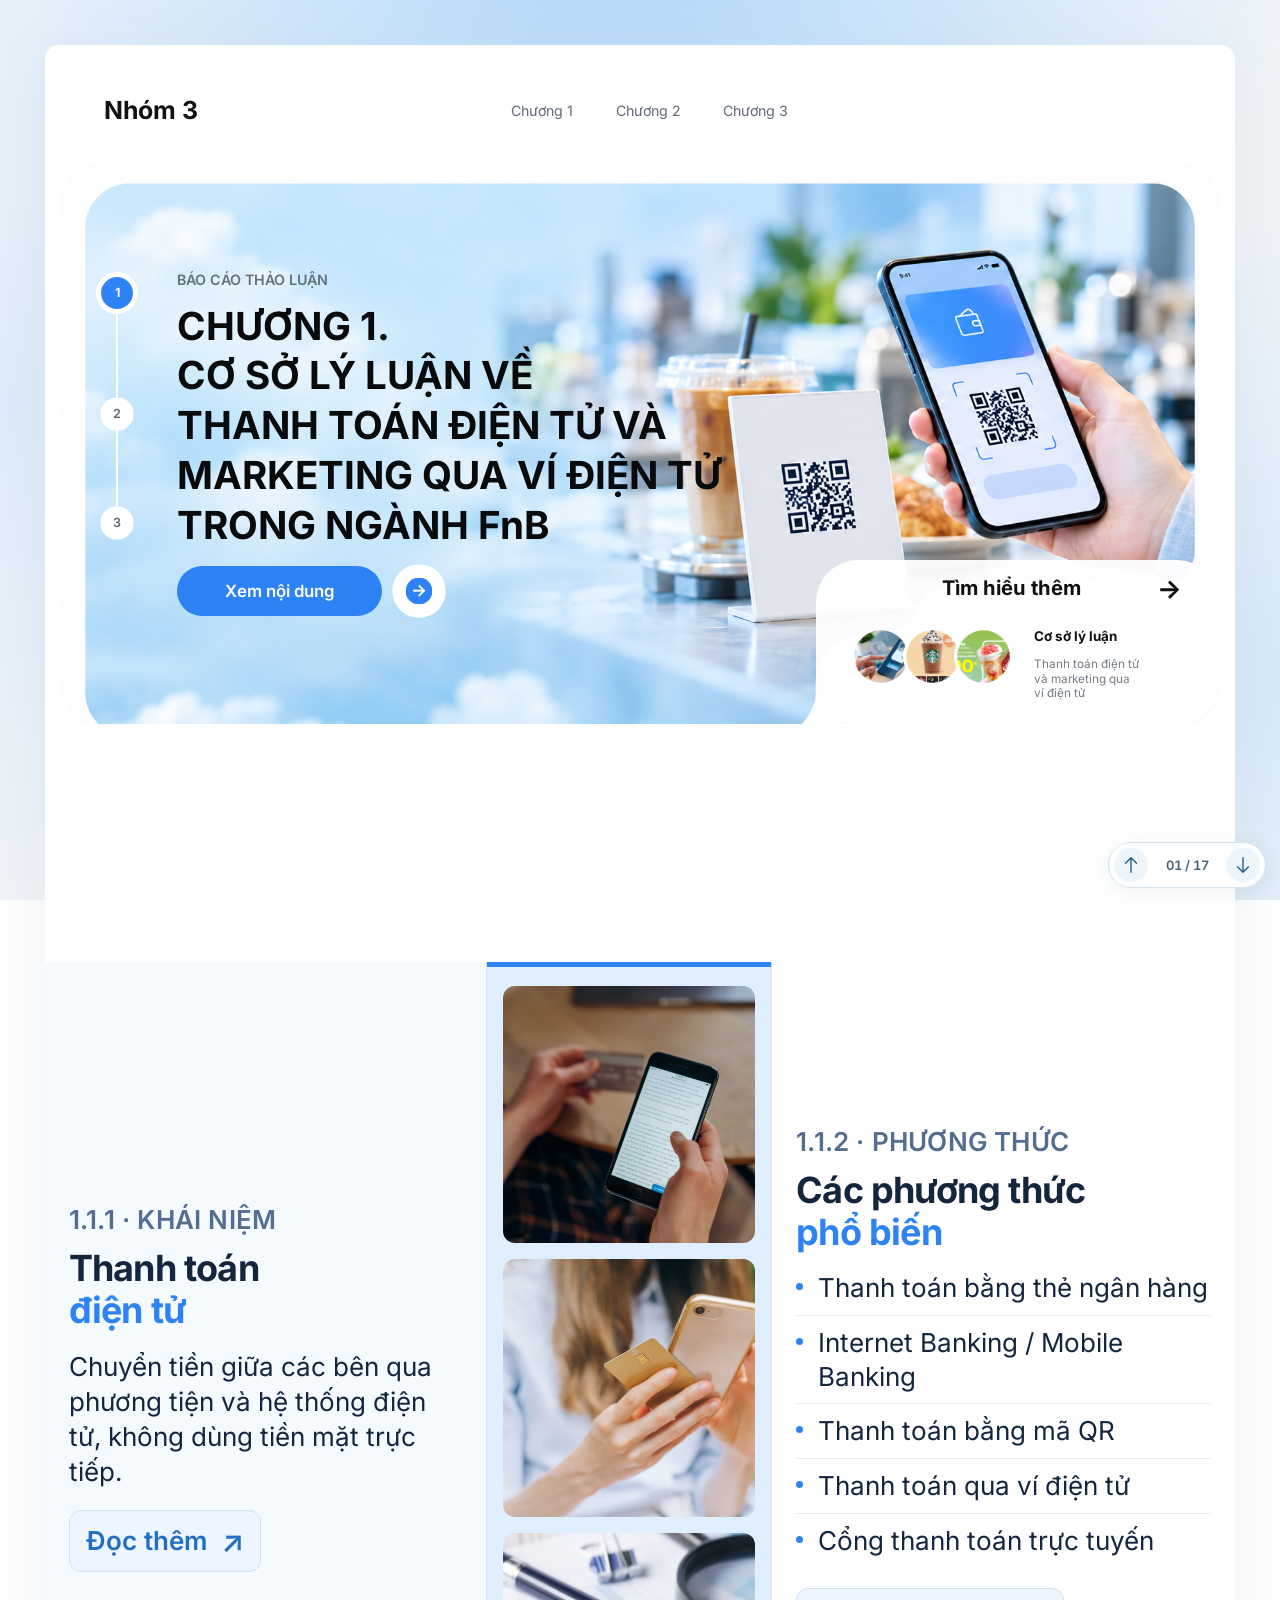
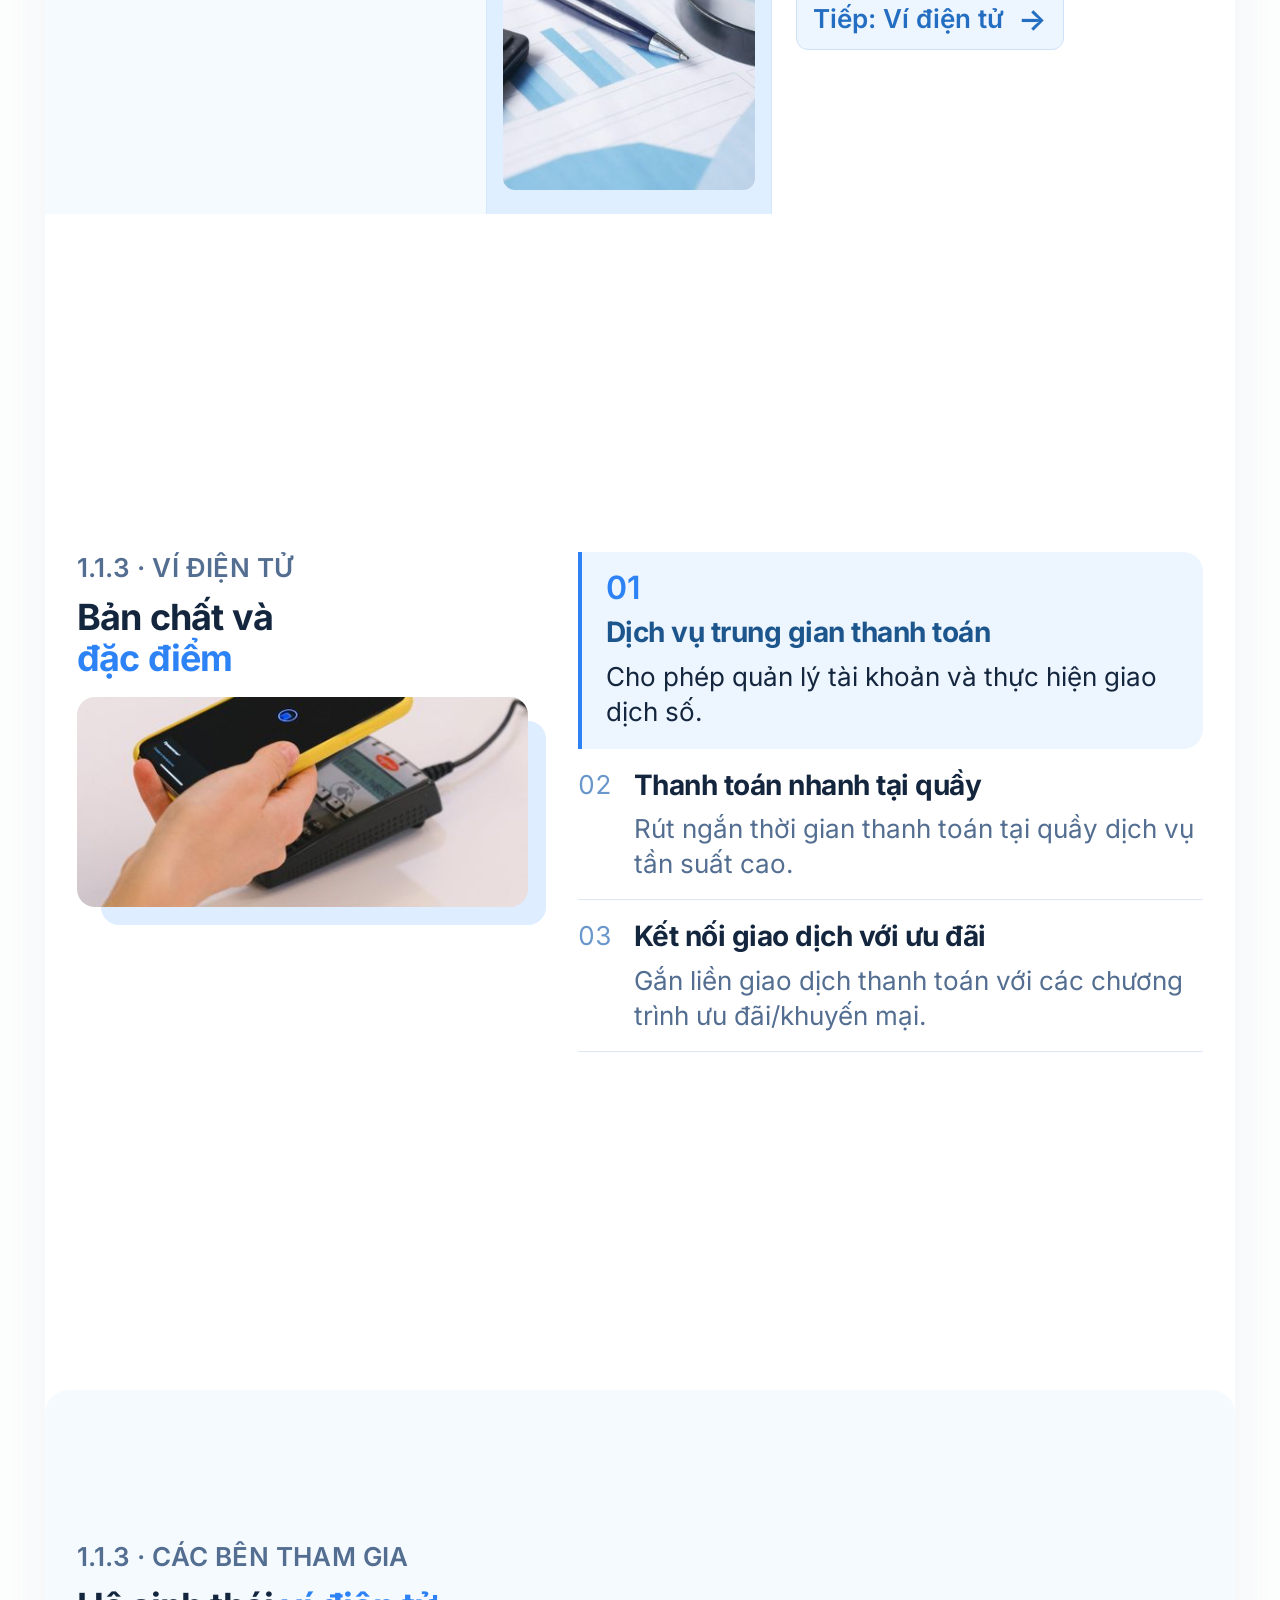
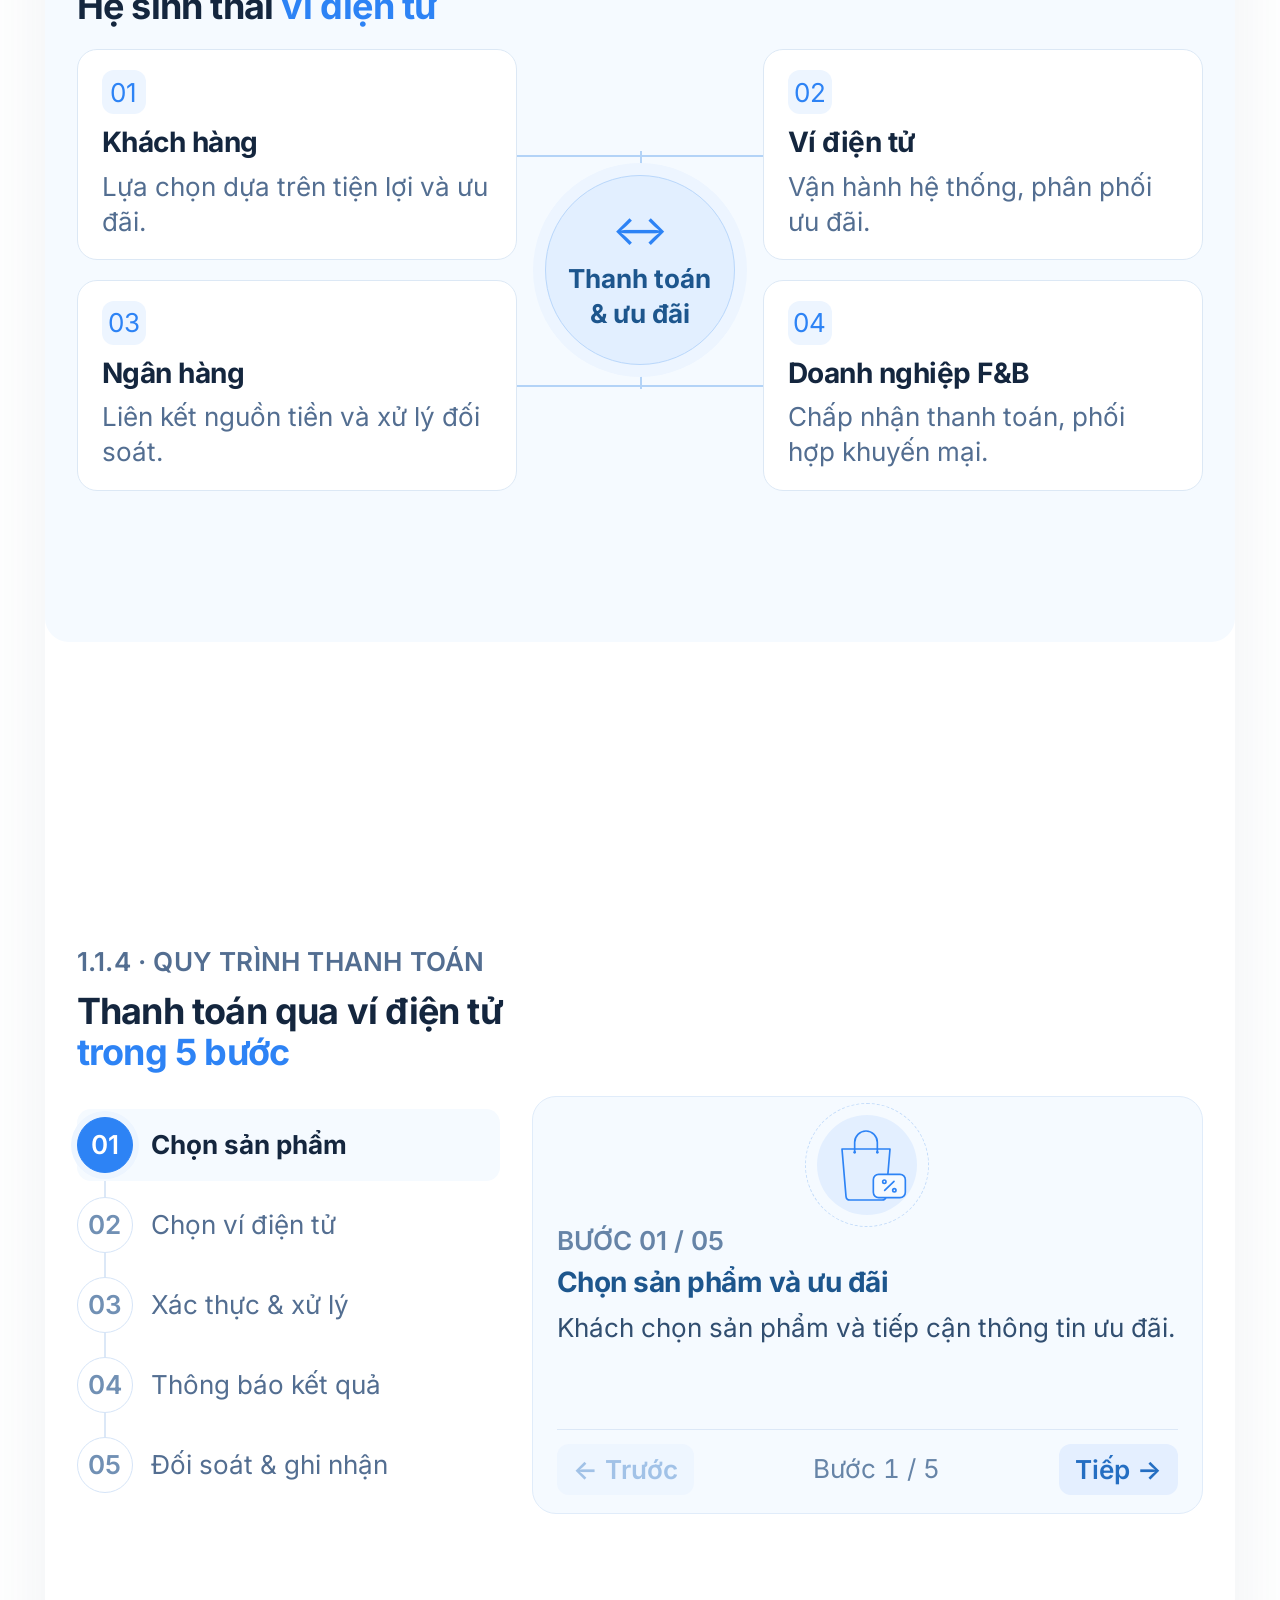
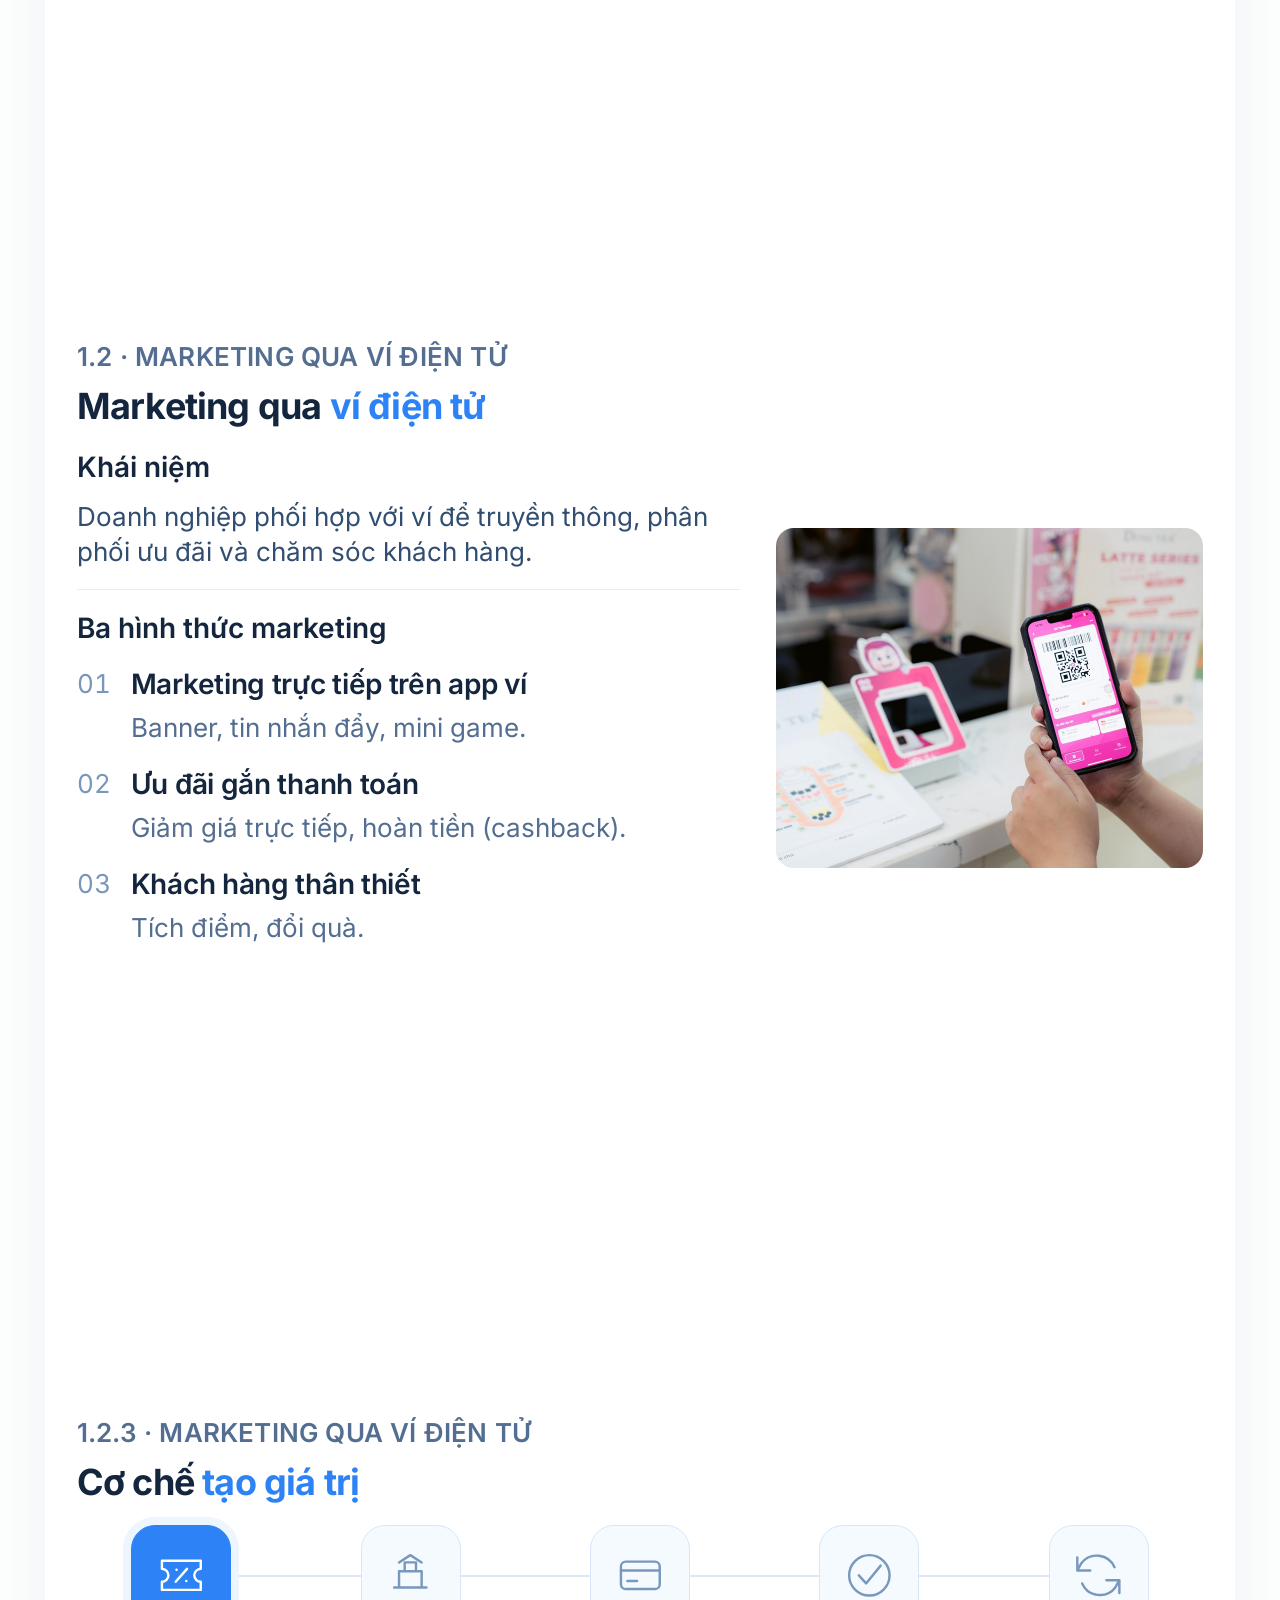
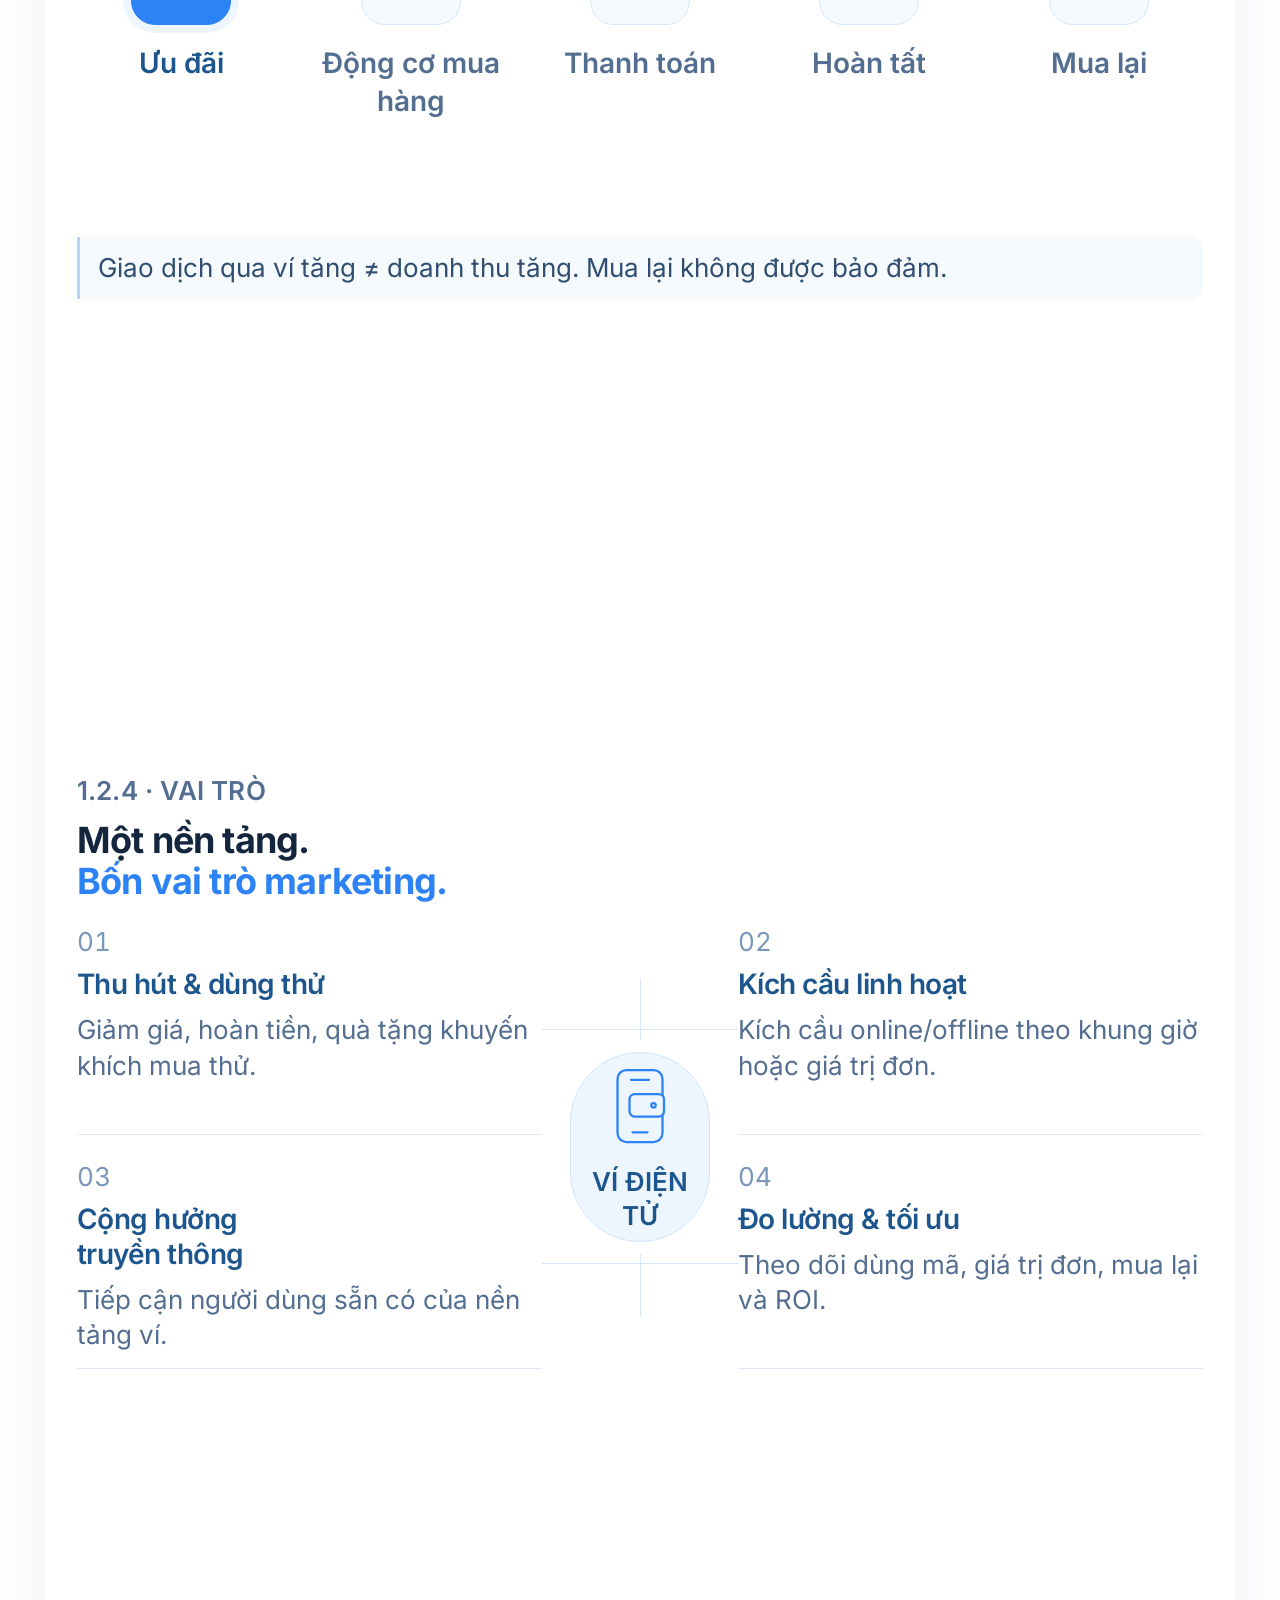
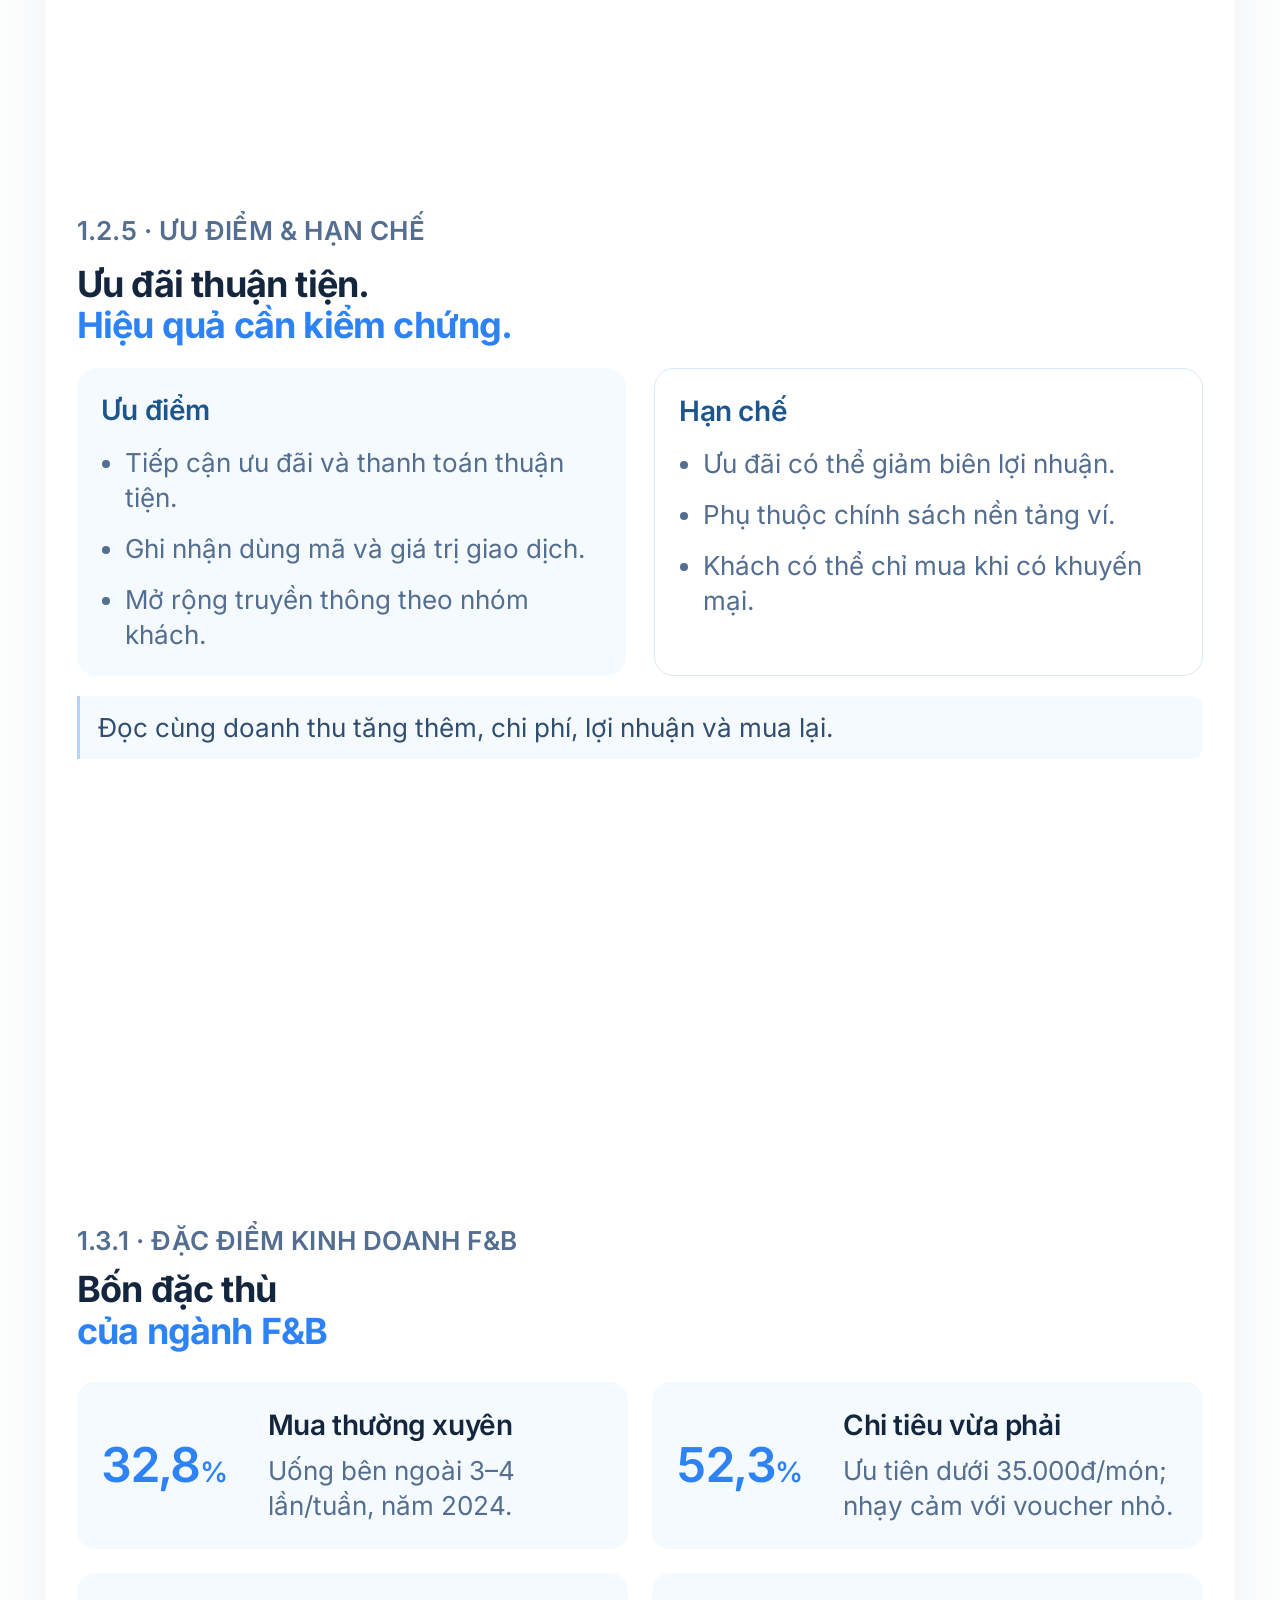
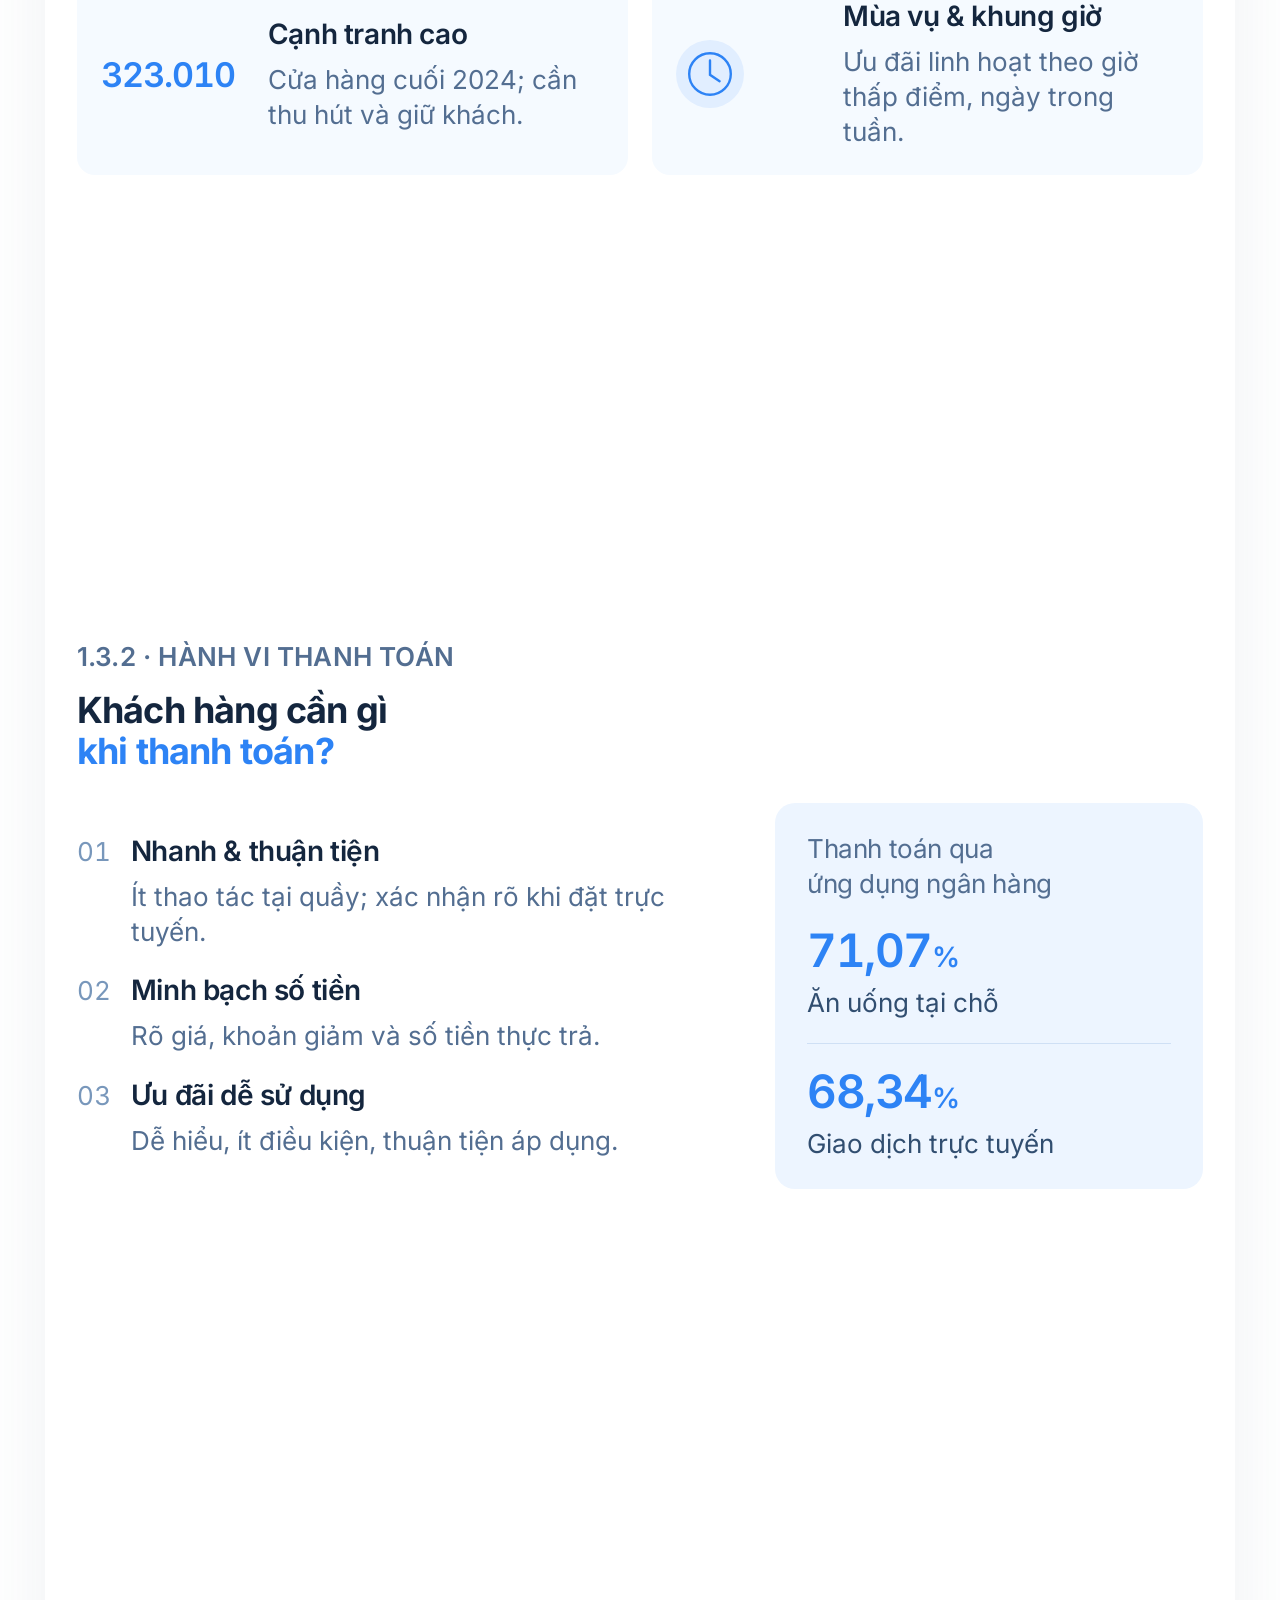
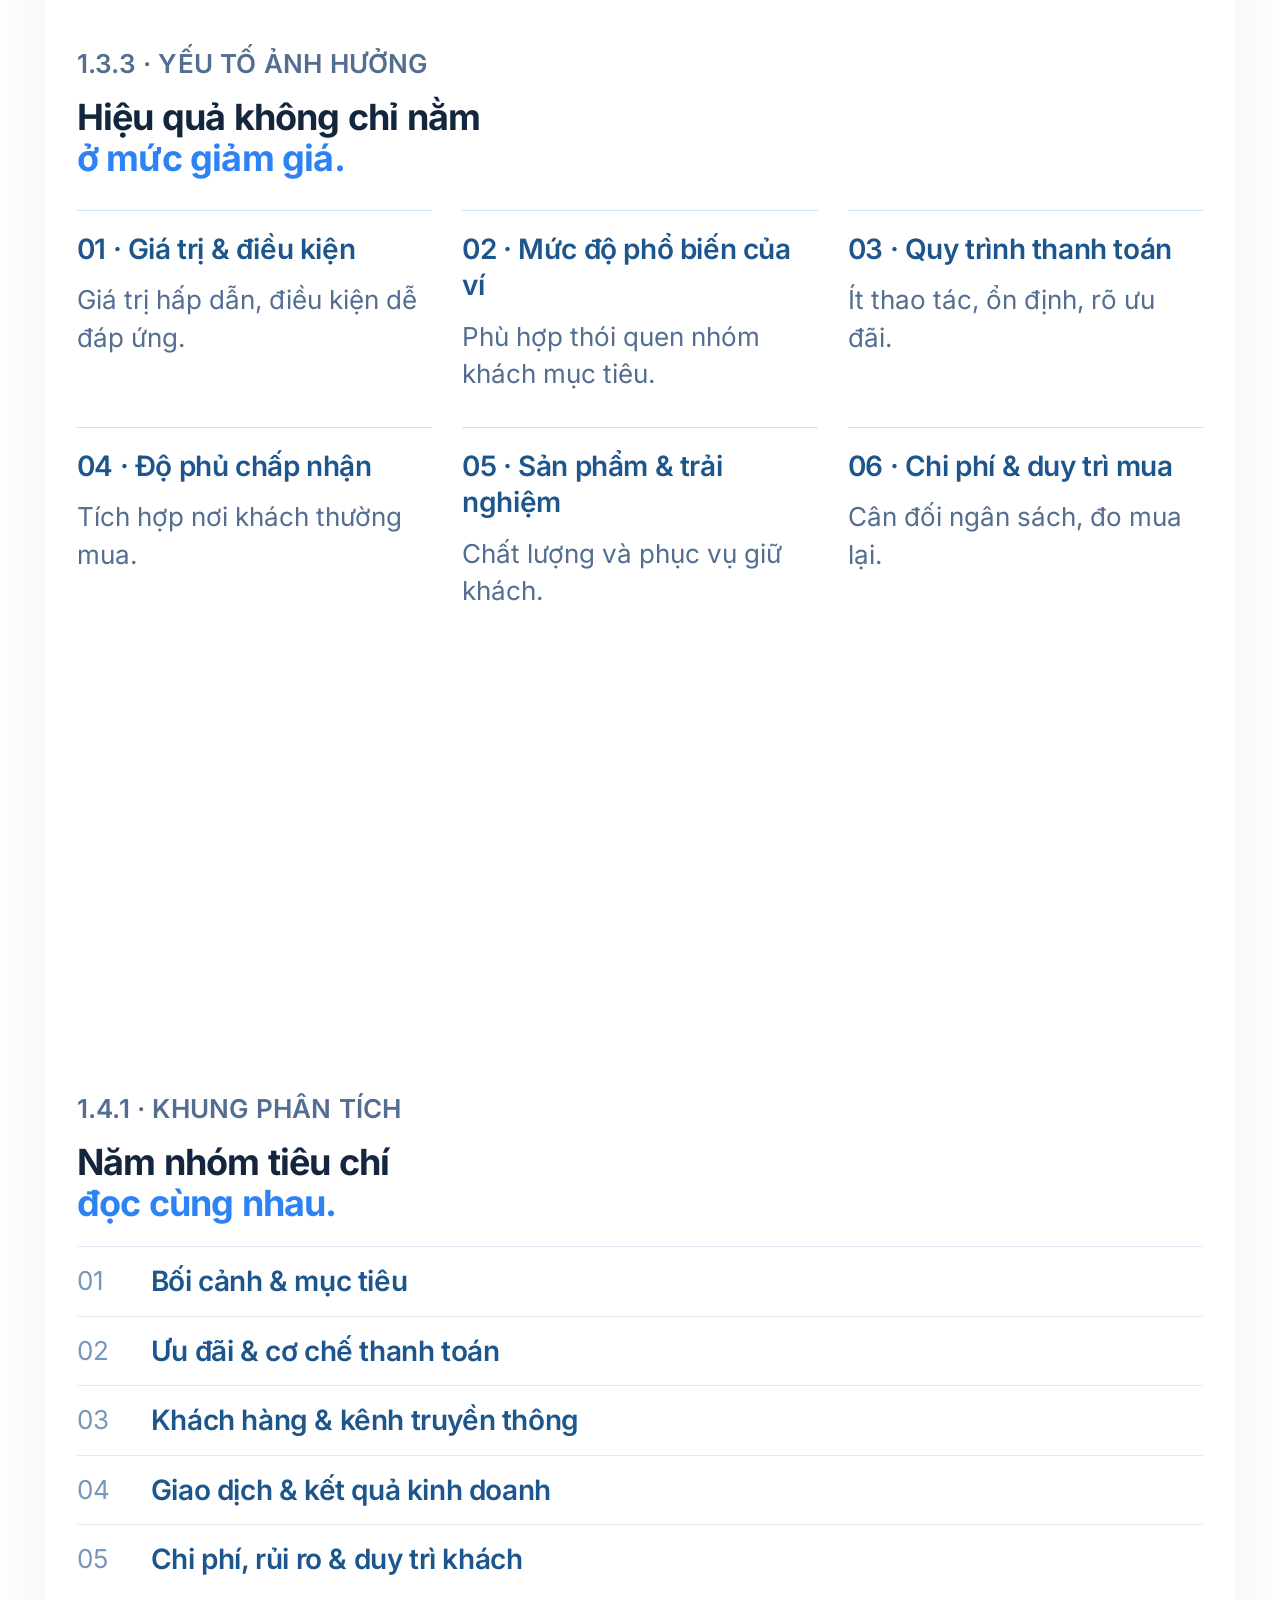
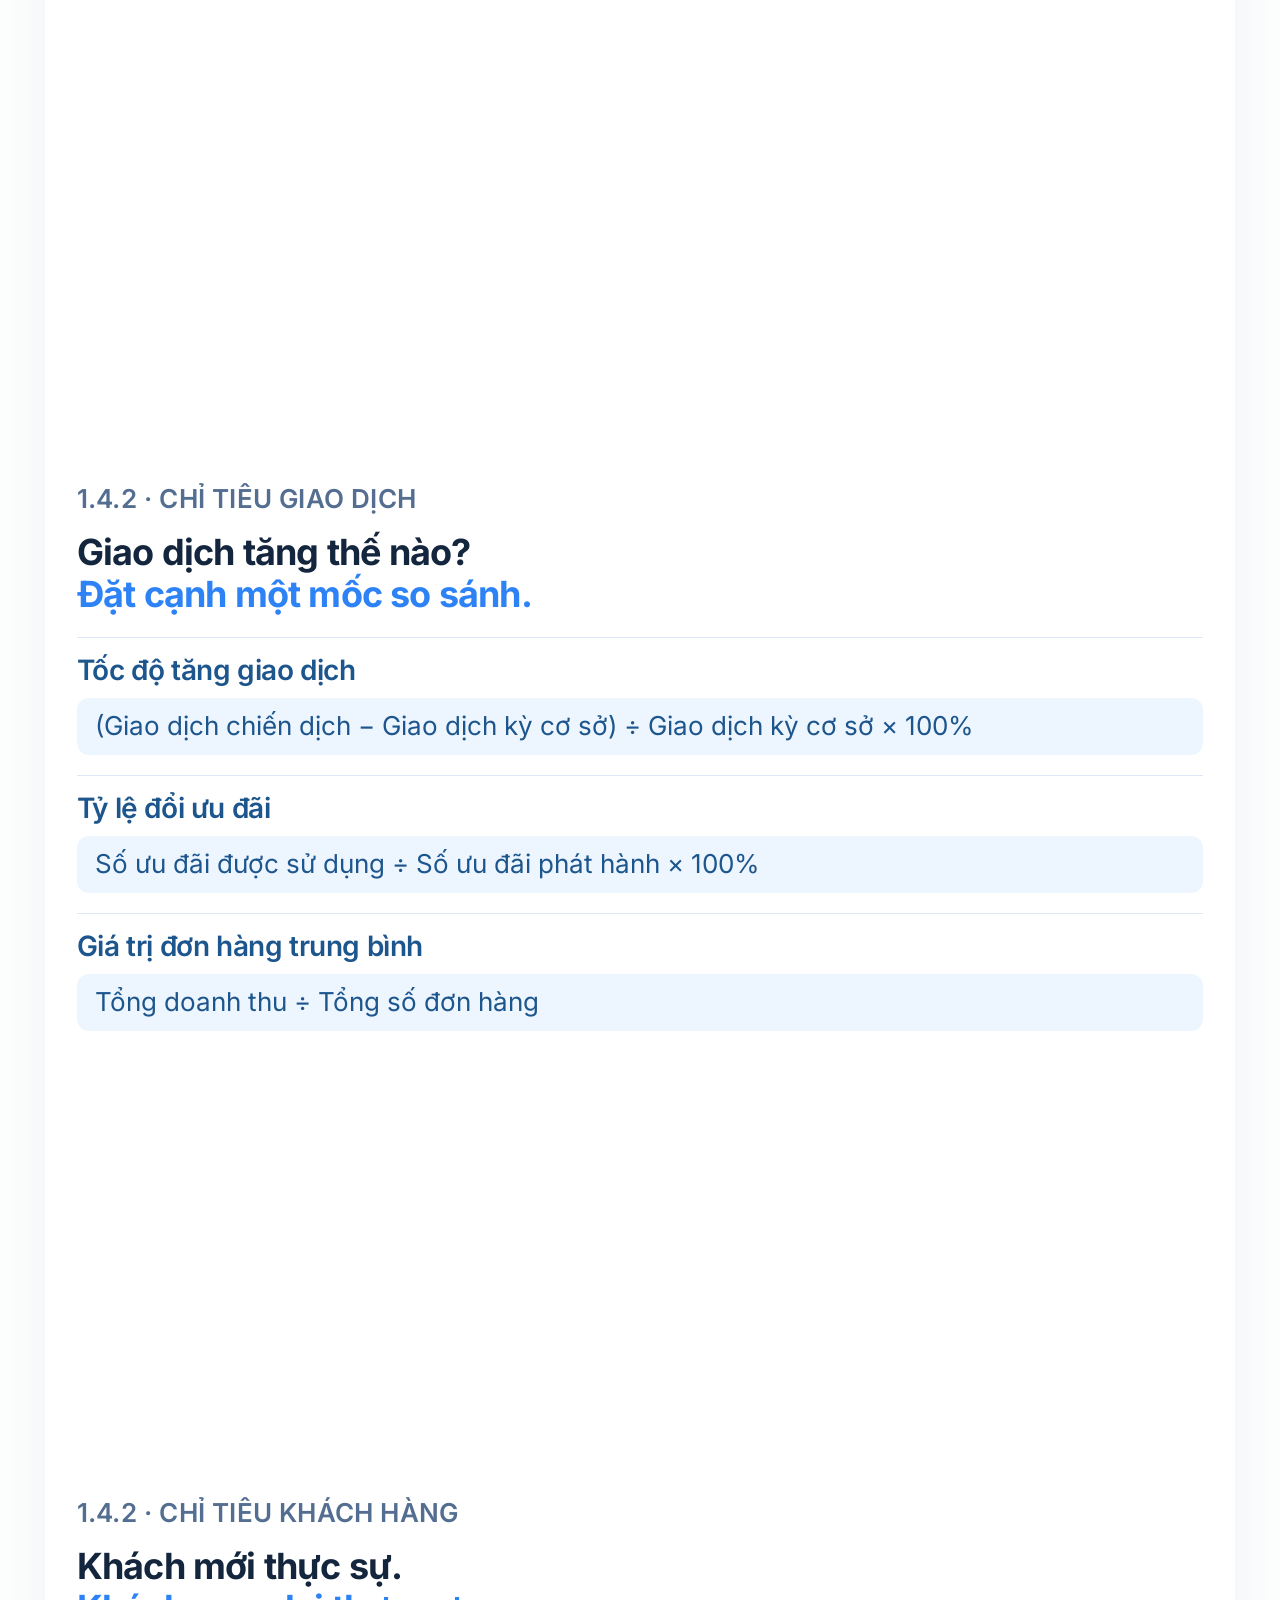
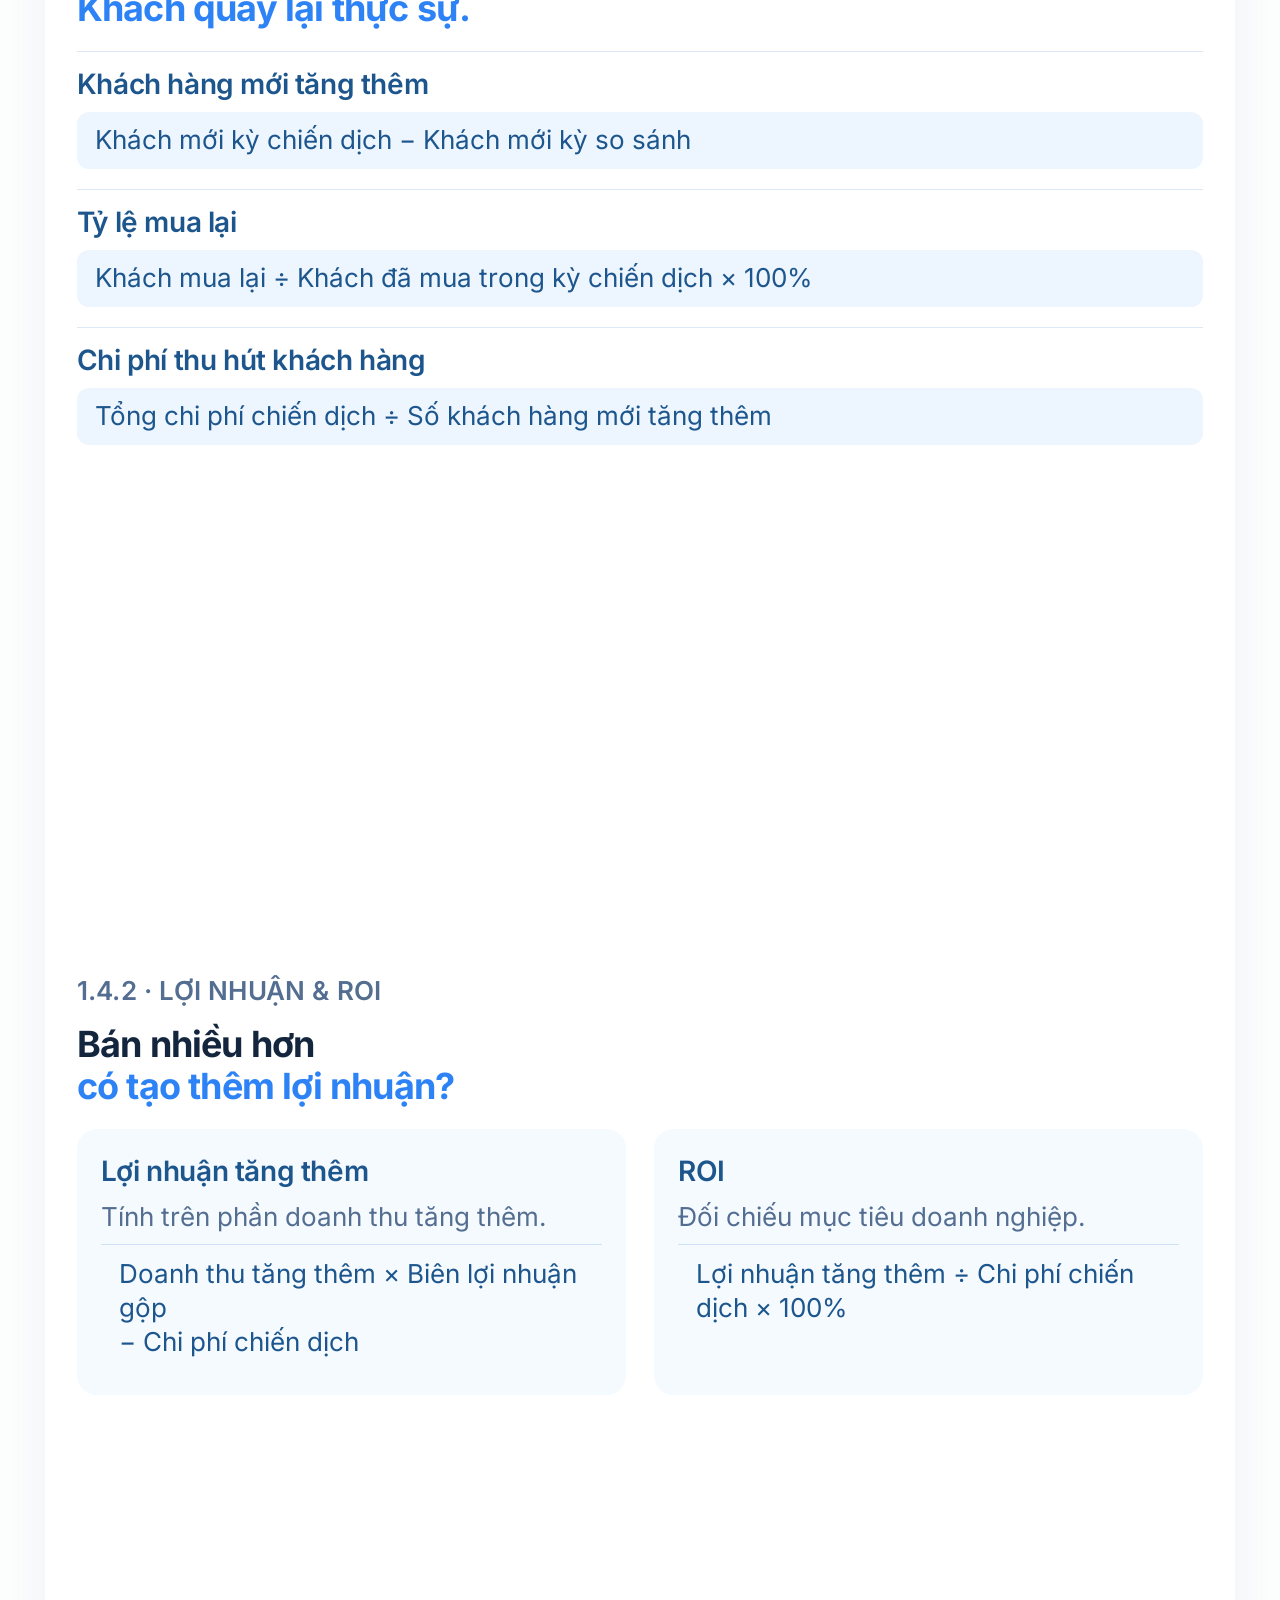
==== commit 60f5f553: "cool" ====
--- a/chuong-1.html
+++ b/chuong-1.html
@@ -26,24 +26,14 @@
   <link rel="stylesheet" href="css/chapter-covers.css">
   <link rel="stylesheet" href="css/chapter-one.css">
   <link rel="stylesheet" href="css/chapter-navigation.css">
-  <link rel="stylesheet" href="css/report-cover.css">
 </head>
 <body class="chapter-cover-page">
-  <section class="report-cover" id="bia-bao-cao" aria-labelledby="report-title">
-    <img class="report-cover-photo" src="assets/images/report-cover-highlands.jpg" alt="Những tách cà phê trên bàn gỗ, minh họa ngành FnB" fetchpriority="high">
-    <div class="report-cover-shade" aria-hidden="true"></div>
-    <div class="report-cover-rule report-cover-rule-top" aria-hidden="true"></div>
-    <div class="report-cover-title">
-      <h1 id="report-title"><span>PHÂN TÍCH THỰC TRẠNG MARKETING</span><span>QUA VÍ ĐIỆN TỬ TẠI CÁC DOANH NGHIỆP FnB</span><span>VÀ TÌM HIỂU QUY TRÌNH XÂY DỰNG</span><span>CHIẾN DỊCH MARKETING QUA VÍ ĐIỆN TỬ</span><span>CỦA HIGHLANDS COFFEE</span></h1>
-    </div>
-    <div class="report-cover-rule report-cover-rule-bottom" aria-hidden="true"></div>
-  </section>
-<div class="page"><header class="header"><a class="brand" href="./index.html" aria-label="Nhóm 3 — Trang chủ">Nhóm 3</a><nav class="navigation" aria-label="Các chương"><a href="chuong-1.html" aria-current="page">Chương 1</a><a href="chuong-2.html#chuong-2">Chương 2</a><a href="chuong-3.html">Chương 3</a></nav></header><main>
+<div class="page"><header class="header"><a class="brand" href="./index.html" aria-label="Nhóm 3 — Trang chủ">Nhóm 3</a><nav class="navigation" aria-label="Các chương"><a href="chuong-1.html" aria-current="page">Chương 1</a><a href="chuong-2.html">Chương 2</a><a href="chuong-3.html">Chương 3</a></nav></header><main>
 
       <section class="hero" id="chuong-1" aria-labelledby="hero-title">
         <img class="hero-image" src="assets/images/hero-payment.png" width="1670" height="942" alt="Thanh toán bằng ví điện tử qua mã QR tại một quán cà phê" fetchpriority="high">
 
-        <nav class="chapter-steps" aria-label="Chuyển chương"><span class="step-line" aria-hidden="true"></span><a class="step step-one is-current" href="chuong-1.html" aria-label="Chương 1 — hiện tại" aria-current="step"><img class="step-ring" src="assets/icons/chapter-2-ring.svg" width="50" height="50" alt=""><img class="step-fill" src="assets/icons/chapter-2-fill.svg" width="38" height="38" alt=""><span>1</span></a><a class="step step-two" href="chuong-2.html#chuong-2" aria-label="Chương 2"><img class="step-idle" src="assets/icons/chapter-1.svg" width="40" height="40" alt=""><span>2</span></a><a class="step step-three" href="chuong-3.html" aria-label="Chương 3"><img class="step-idle" src="assets/icons/chapter-1.svg" width="40" height="40" alt=""><span>3</span></a></nav>
+        <nav class="chapter-steps" aria-label="Chuyển chương"><span class="step-line" aria-hidden="true"></span><a class="step step-one is-current" href="chuong-1.html" aria-label="Chương 1 — hiện tại" aria-current="step"><img class="step-ring" src="assets/icons/chapter-2-ring.svg" width="50" height="50" alt=""><img class="step-fill" src="assets/icons/chapter-2-fill.svg" width="38" height="38" alt=""><span>1</span></a><a class="step step-two" href="chuong-2.html" aria-label="Chương 2"><img class="step-idle" src="assets/icons/chapter-1.svg" width="40" height="40" alt=""><span>2</span></a><a class="step step-three" href="chuong-3.html" aria-label="Chương 3"><img class="step-idle" src="assets/icons/chapter-1.svg" width="40" height="40" alt=""><span>3</span></a></nav>
 
         <div class="hero-copy">
           <p class="eyebrow">BÁO CÁO THẢO LUẬN</p>
@@ -195,6 +185,6 @@
       <section class="chapter-one-slide audit-slide " id="chi-tieu-tai-chinh" aria-labelledby="chi-tieu-tai-chinh-title"><header><p class="foundation-kicker">1.4.2 · LỢI NHUẬN &amp; ROI</p><h2 id="chi-tieu-tai-chinh-title">Bán nhiều hơn<br><em>có tạo thêm lợi nhuận?</em></h2></header><div class="audit-finance"><article class="audit-formula"><h3>Lợi nhuận tăng thêm</h3><p>Tính trên phần doanh thu tăng thêm.</p><div>Doanh thu tăng thêm × Biên lợi nhuận gộp<br>− Chi phí chiến dịch</div></article><article class="audit-formula"><h3>ROI</h3><p>Đối chiếu mục tiêu doanh nghiệp.</p><div>Lợi nhuận tăng thêm ÷ Chi phí chiến dịch × 100%</div></article></div></section>
 
       <section class="chapter-one-slide audit-slide " id="khung-van-dung" aria-labelledby="khung-van-dung-title"><header><p class="foundation-kicker">1.4.3 · KHUNG VẬN DỤNG</p><h2 id="khung-van-dung-title">Từ mục tiêu chiến dịch<br><em>đến khả năng giữ khách.</em></h2></header><ol class="audit-framework"><li><span>01</span><h3>Nền tảng</h3><p>Bối cảnh và mục tiêu rõ ràng, đo được.</p></li><li><span>02</span><h3>Thiết kế</h3><p>Ưu đãi, thanh toán, khách hàng và kênh phù hợp.</p></li><li><span>03</span><h3>Kết quả</h3><p>Giao dịch, đổi ưu đãi, giá trị đơn và khách mới tăng thêm.</p></li><li><span>04</span><h3>Bền vững</h3><p>Chi phí thu hút, lợi nhuận, ROI và mua lại sau ưu đãi.</p></li></ol><p class="audit-note">Hiệu quả = đạt mục tiêu + lợi nhuận tăng thêm + giữ khách.</p></section>
-<nav class="chapter-end-navigation" aria-label="Chuyển sang chương tiếp theo"><a class="chapter-next-link" href="chuong-2.html#chuong-2"><span>Sang chương 2</span><span aria-hidden="true">→</span></a></nav>
+<nav class="chapter-end-navigation" aria-label="Chuyển sang chương tiếp theo"><a class="chapter-next-link" href="chuong-2.html"><span>Sang chương 2</span><span aria-hidden="true">→</span></a></nav>
 </main></div><script src="js/chapter-cover.js"></script><script src="js/payment-process.js"></script><script src="js/value-mechanism.js"></script><script src="js/slide-mode.js"></script><script src="js/fullscreen-fit.js"></script><script src="js/highlands-viewport.js?v=2"></script></body></html>
 
--- a/css/market-layouts.css
+++ b/css/market-layouts.css
@@ -16,3 +16,14 @@
 .market-redesign.continuation{padding-top:calc(clamp(28px,4vw,60px) + 28px)}
 @media screen and (min-width:901px){.is-presentation-fullscreen .market-redesign.continuation{padding-top:calc(clamp(28px,4vh,54px) + 28px)}}
 @media(max-width:700px){.market-redesign.continuation{padding-top:50px}}
+
+/* Partnership content spans two consecutive slides. */
+.partnership-design .partnership-track{margin-block:24px}
+.partnership-design .partnership-track li{padding-block:16px}
+.partnership-design .partnership-track li>span{margin-bottom:10px}
+.partnership-design .partnership-ledger{padding-block:18px}
+.partnership-design .partnership-ledger-title{margin-bottom:8px}
+.partnership-design .partnership-ledger dl>div{padding-block:10px}
+.partnership-design .partnership-track p,.partnership-design .partnership-ledger dt,.partnership-design .partnership-ledger dd,.partnership-implementation .partnership-tools ul{font-size:26px}
+.partnership-implementation .partnership-tools{margin-top:24px}
+.partnership-implementation .partnership-tools figure{height:clamp(180px,30svh,265px)}
--- a/css/slide-mode.css
+++ b/css/slide-mode.css
@@ -18,7 +18,8 @@
   .evaluation-conclusion{min-height:60svh}
 }
 .slide-controls{position:fixed;right:14px;bottom:18px;z-index:40;display:flex;align-items:center;gap:5px;background:#ffffffed;border:1px solid #d4e2ed;border-radius:40px;padding:5px;box-shadow:0 4px 20px #24446215;backdrop-filter:blur(10px)}
-.slide-controls button{width:34px;height:34px;border-radius:50%;background:#edf5fb;color:#285c83;font-size:20px;line-height:1}
+.slide-controls button{width:34px;height:34px;border:0;padding:0;display:grid;place-items:center;flex-shrink:0;border-radius:50%;background:#edf5fb;color:#285c83;font-size:20px;line-height:1}
+.slide-controls button svg{display:block;width:22px;height:22px;pointer-events:none}
 .slide-controls button:hover{background:#d7e9f7}.slide-controls button:disabled{opacity:.35;cursor:default}
 .slide-counter{min-width:68px;text-align:center;color:#456276;font-size:13px;font-weight:600;font-variant-numeric:tabular-nums}
 @media(max-width:900px){.slide-controls{display:none}}
